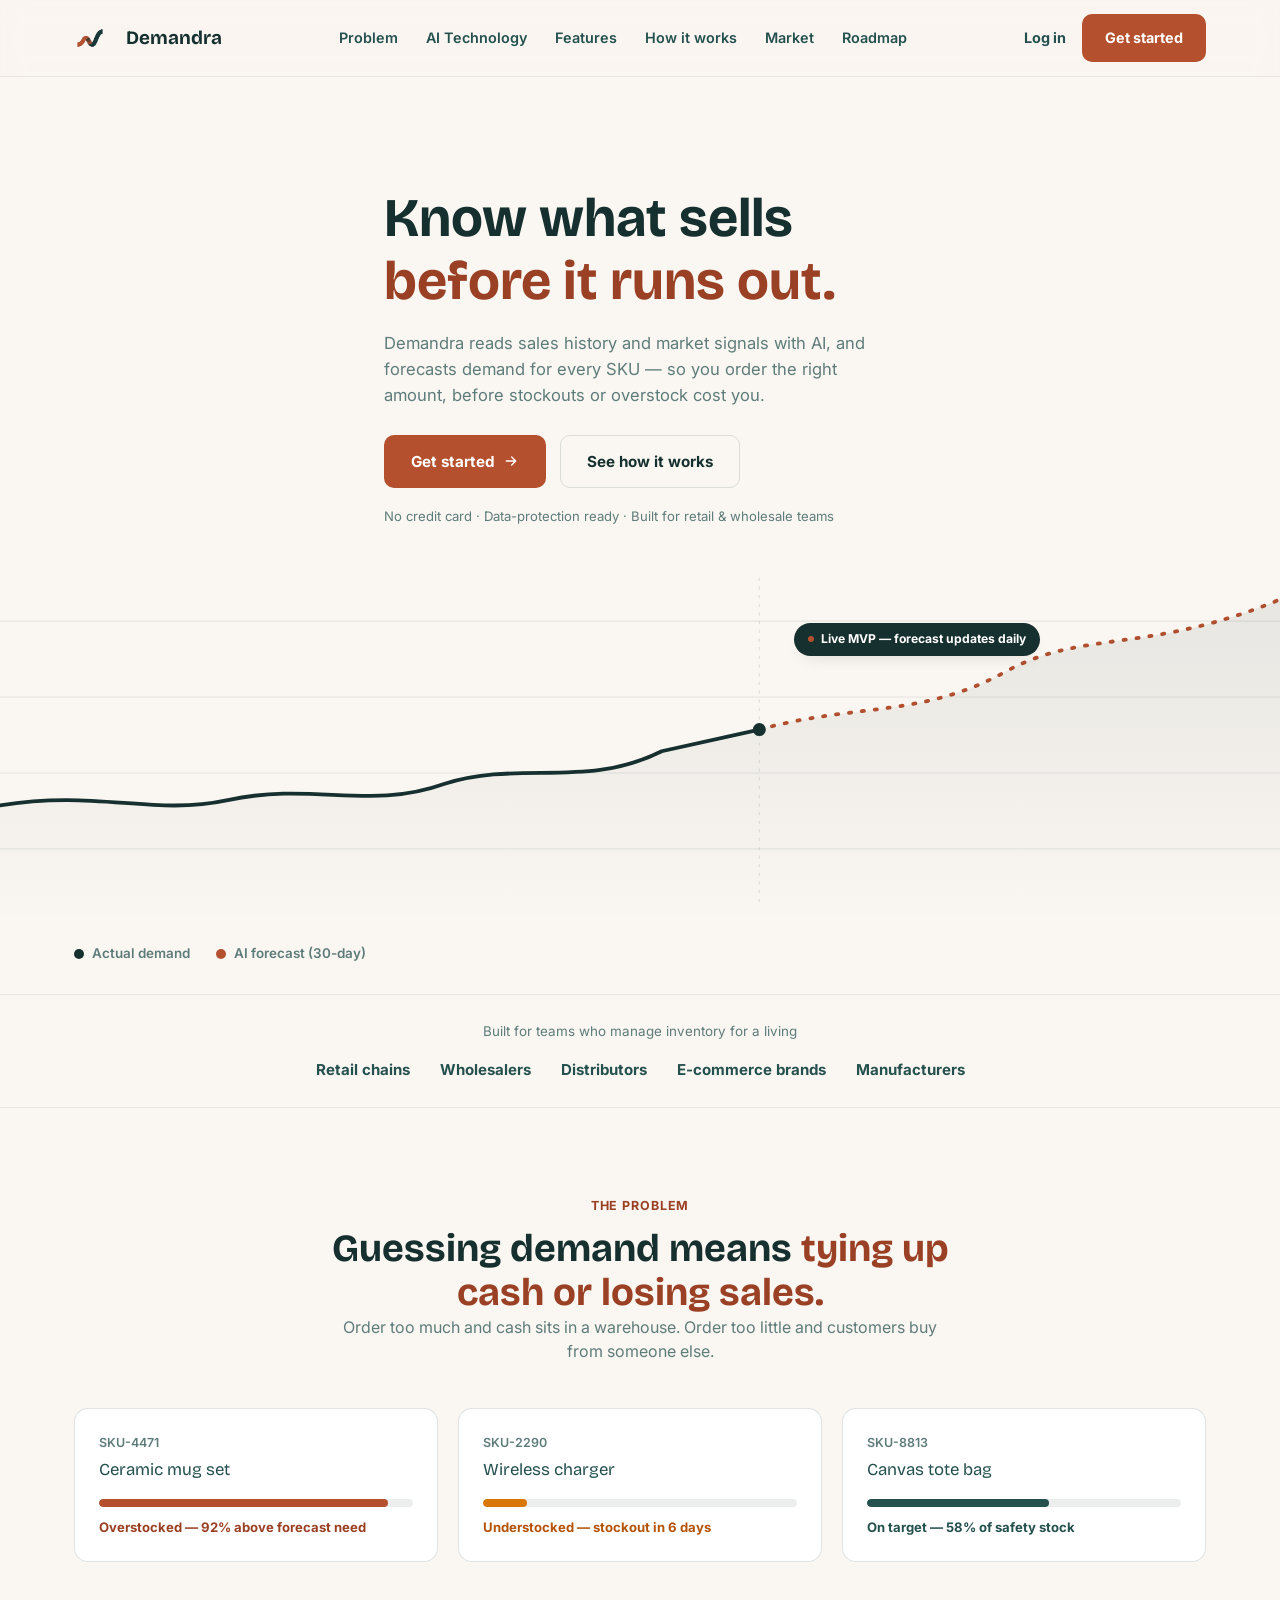
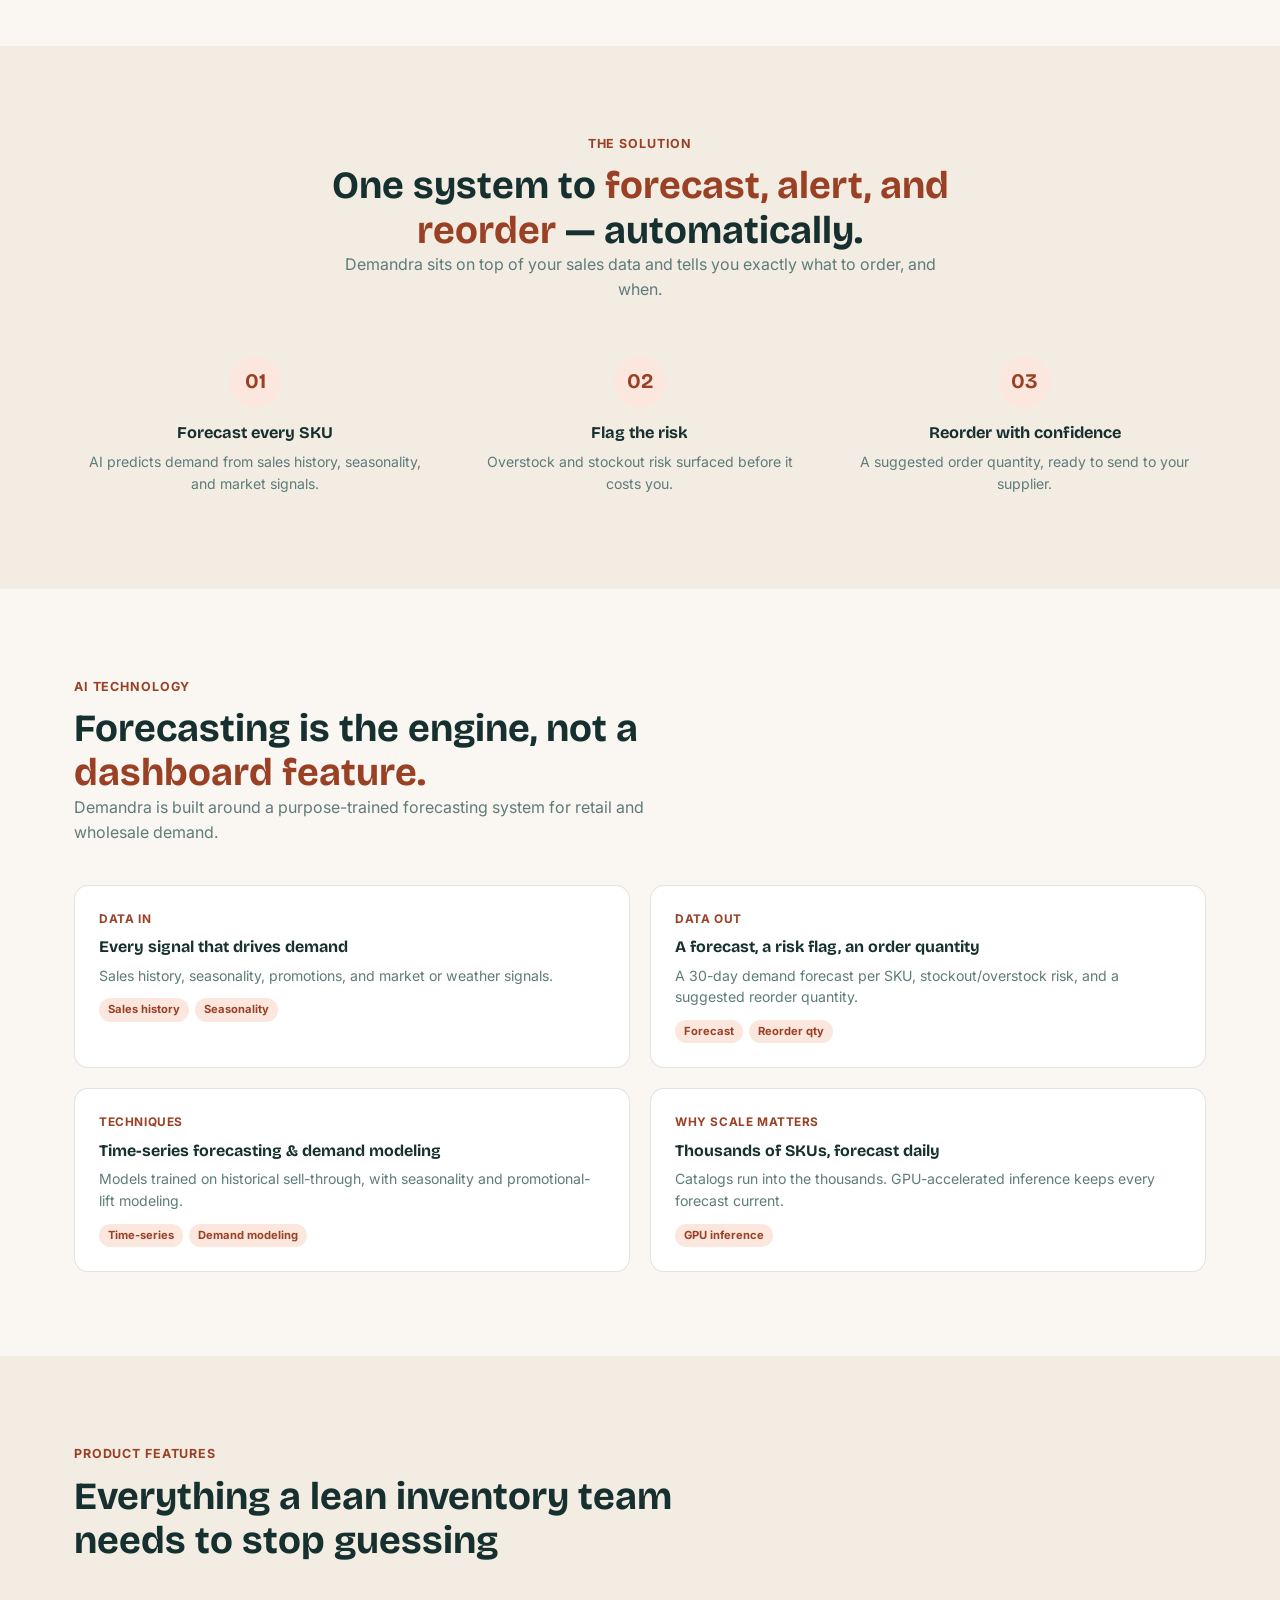
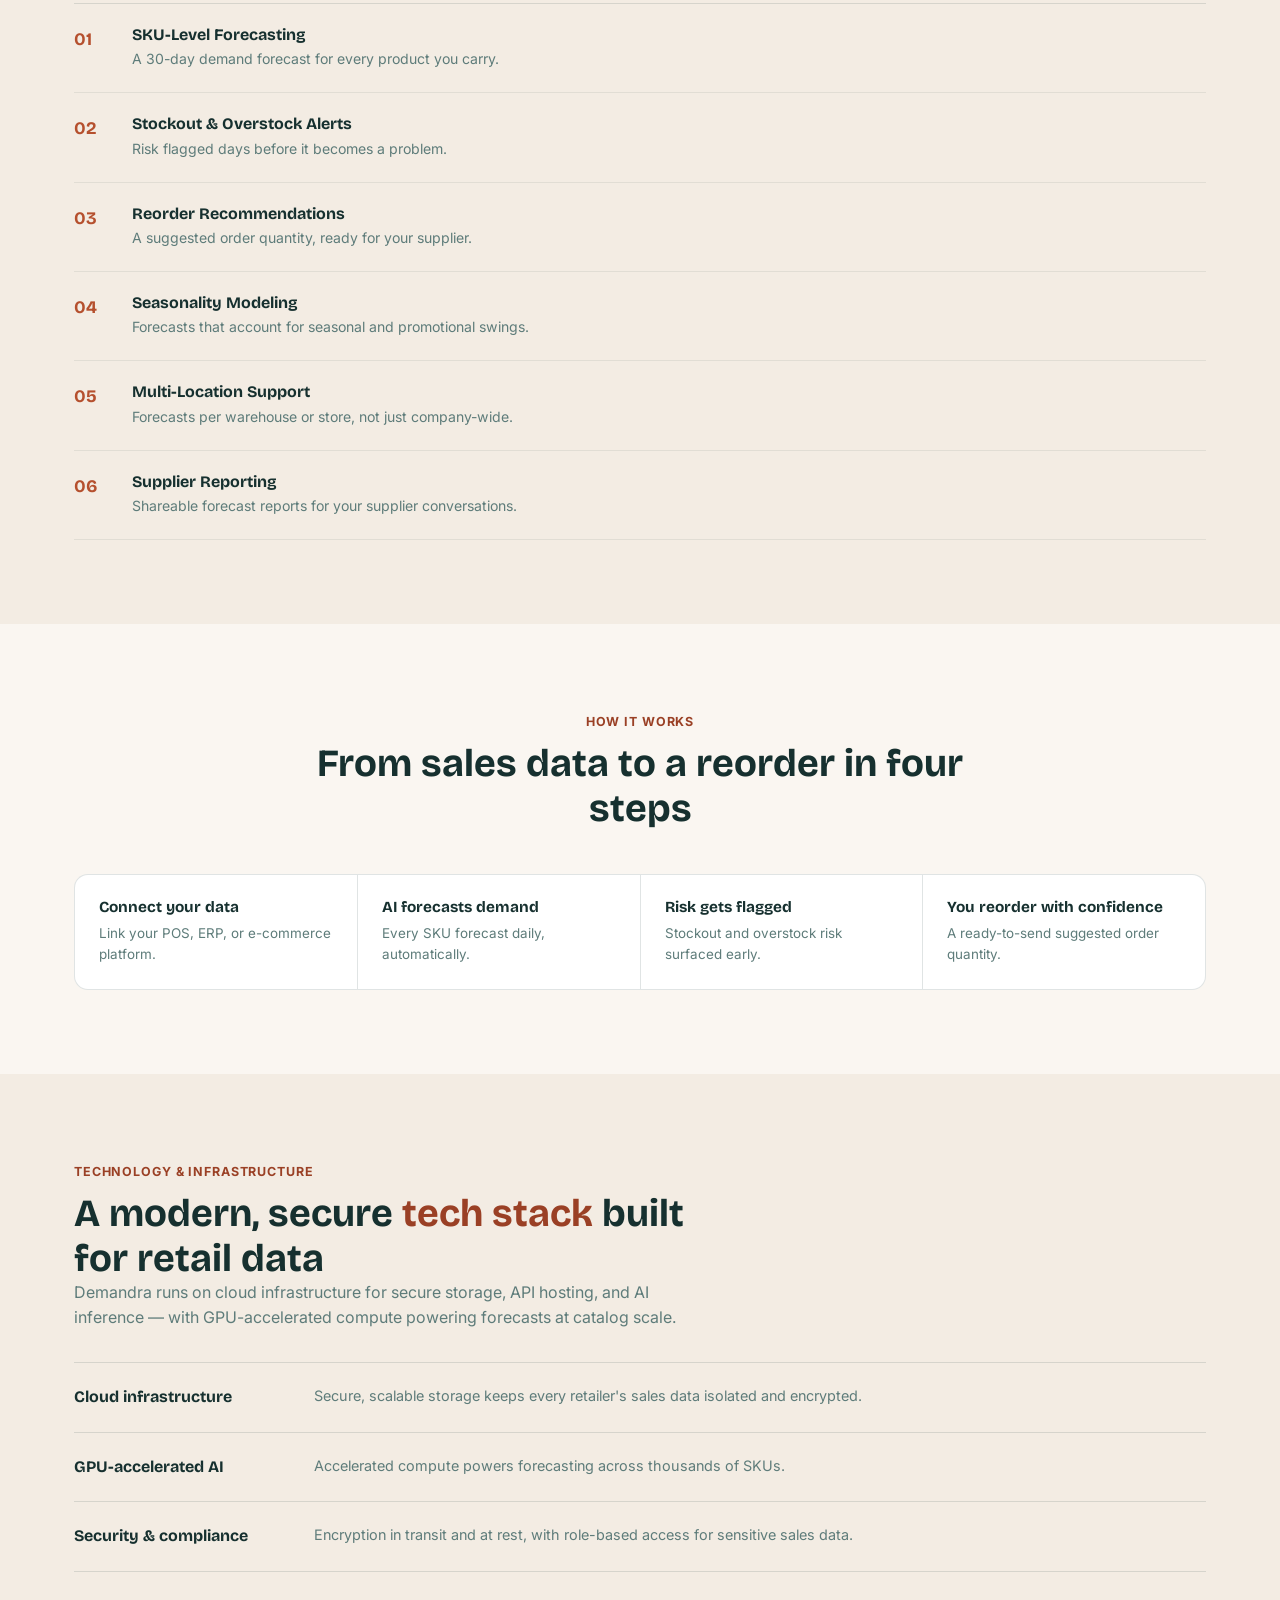
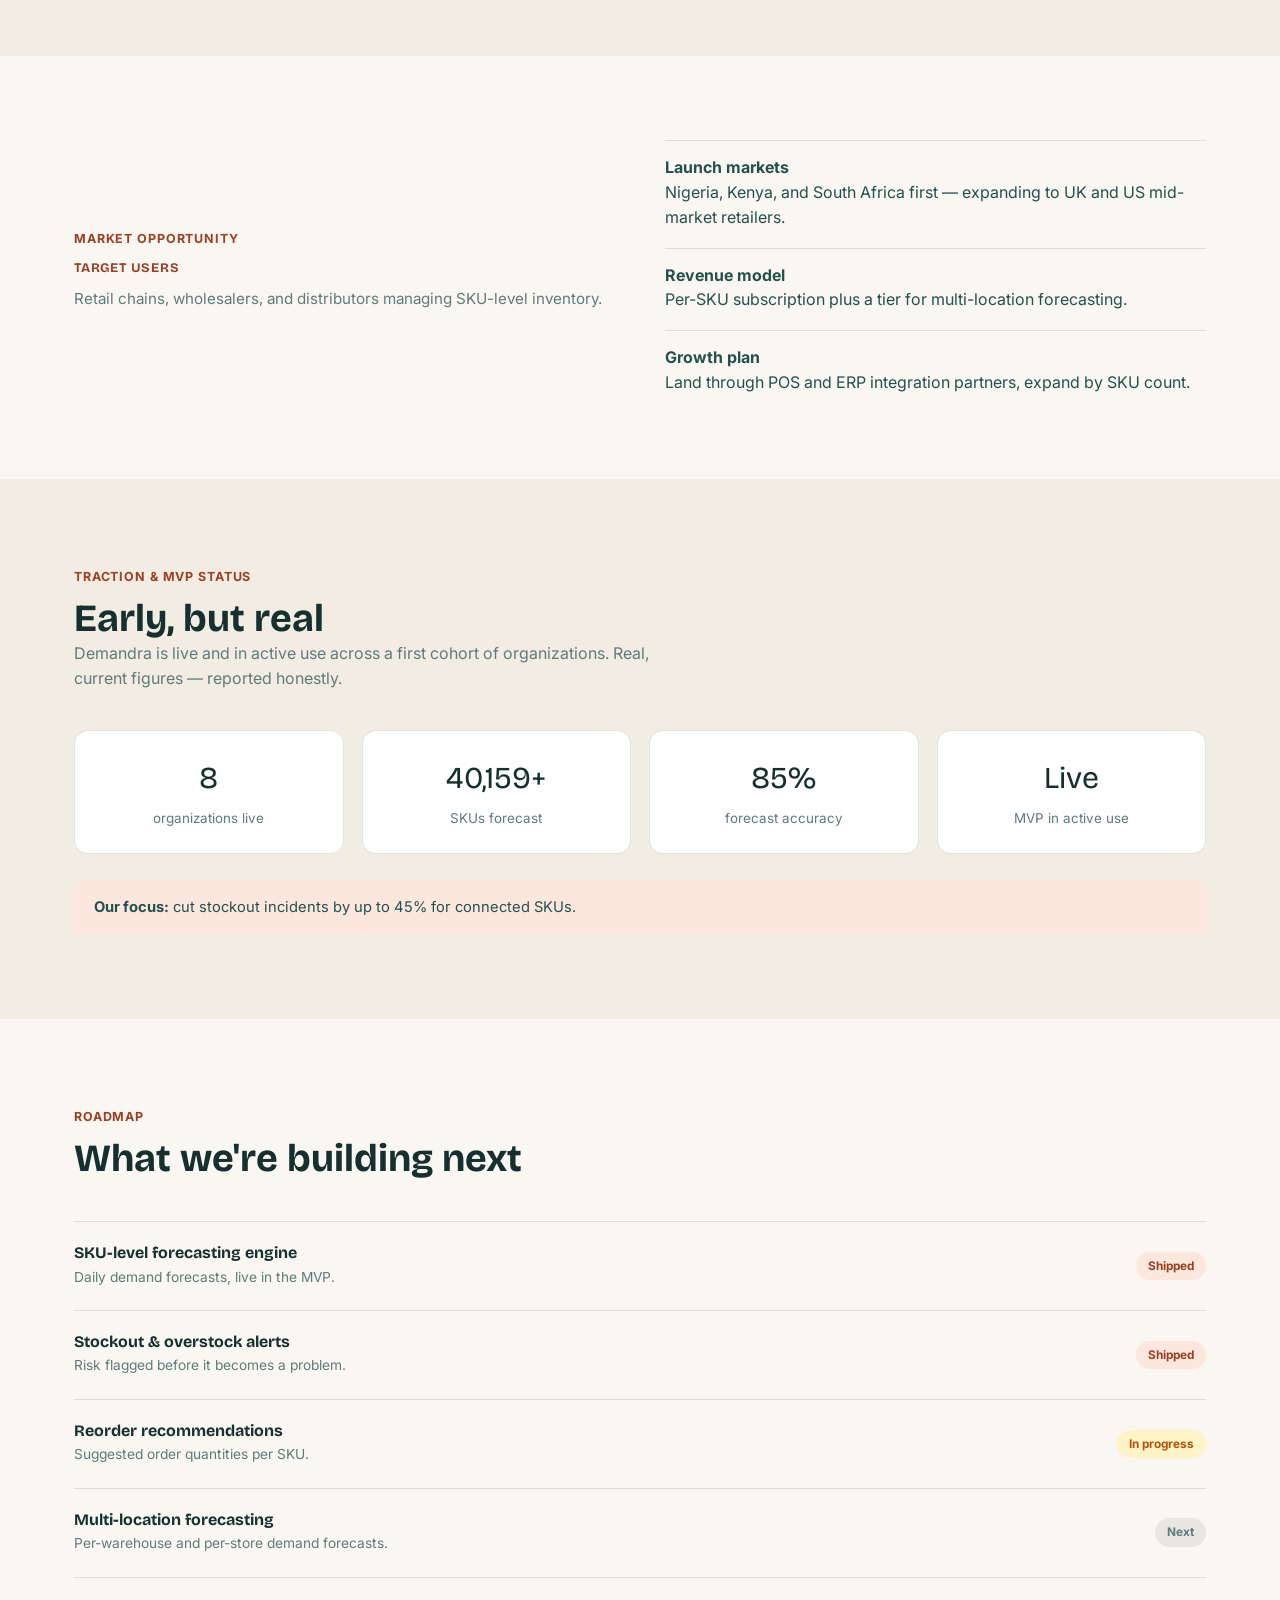
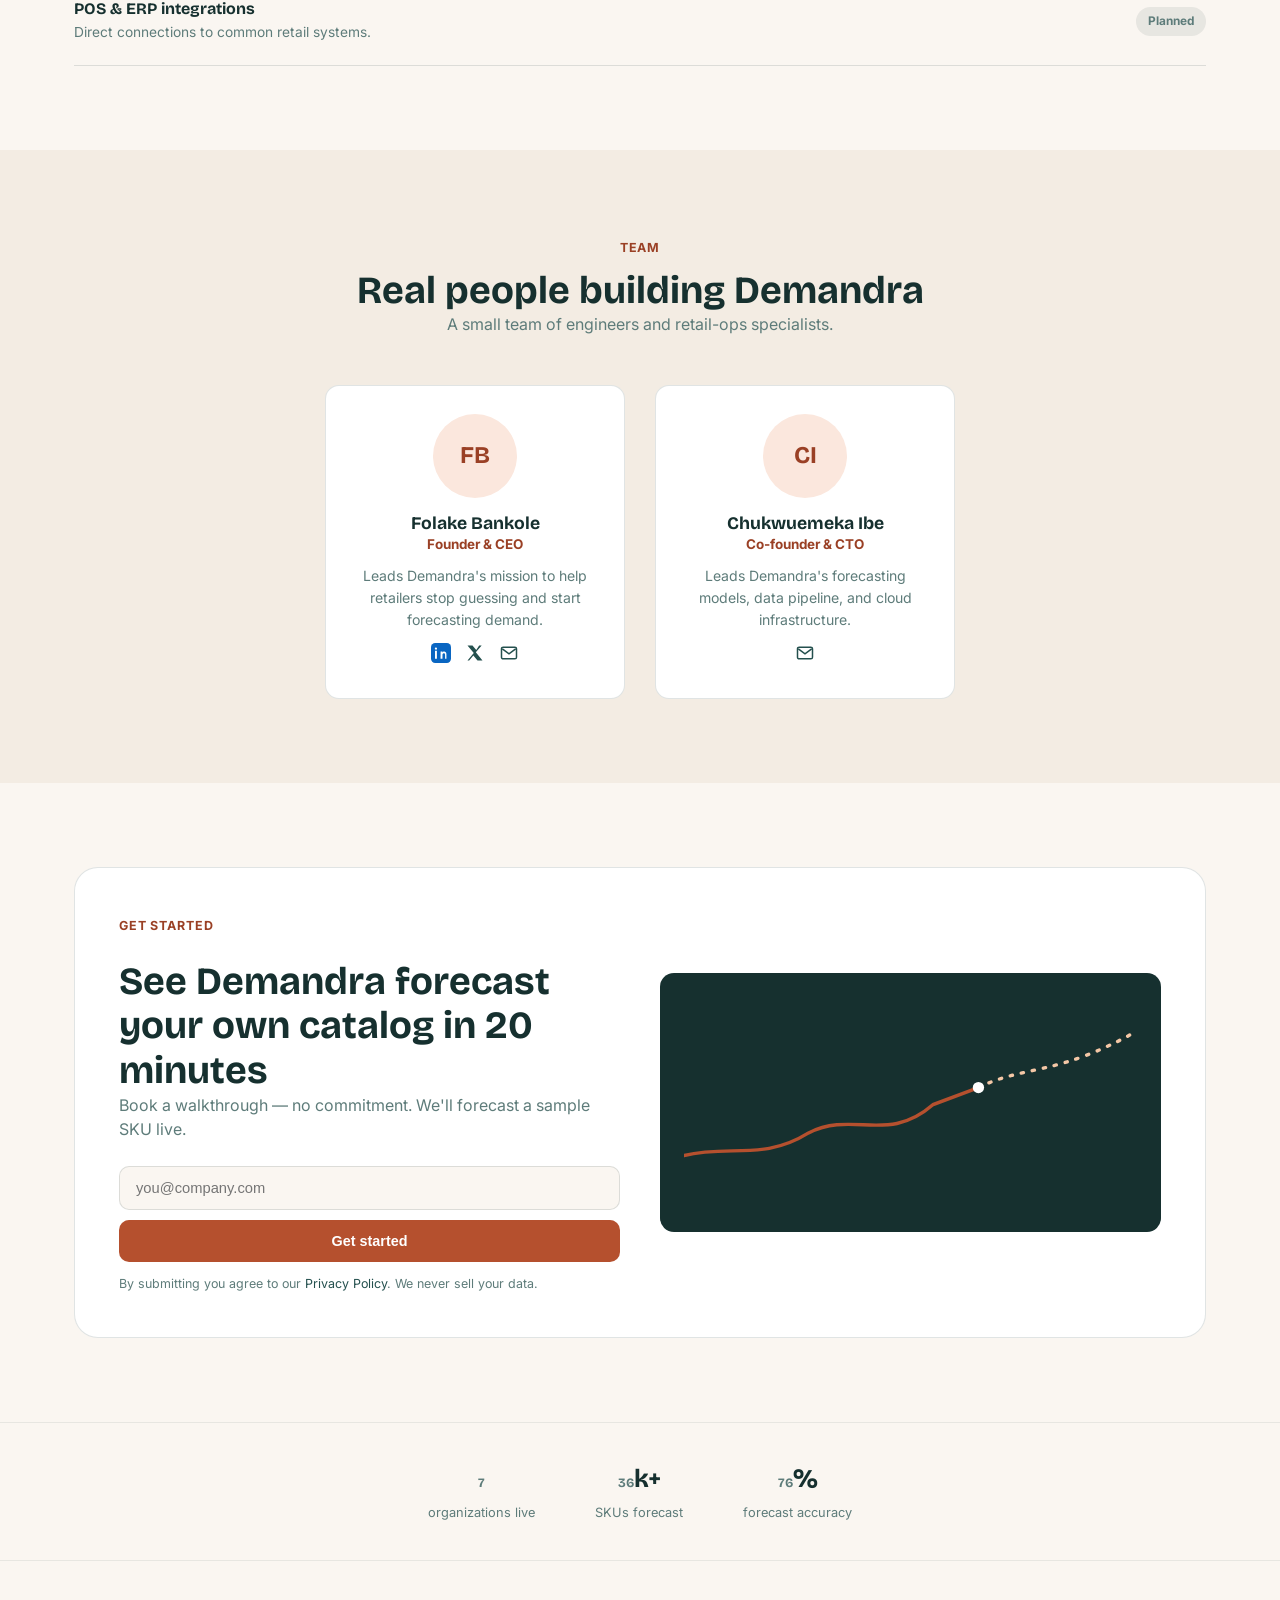
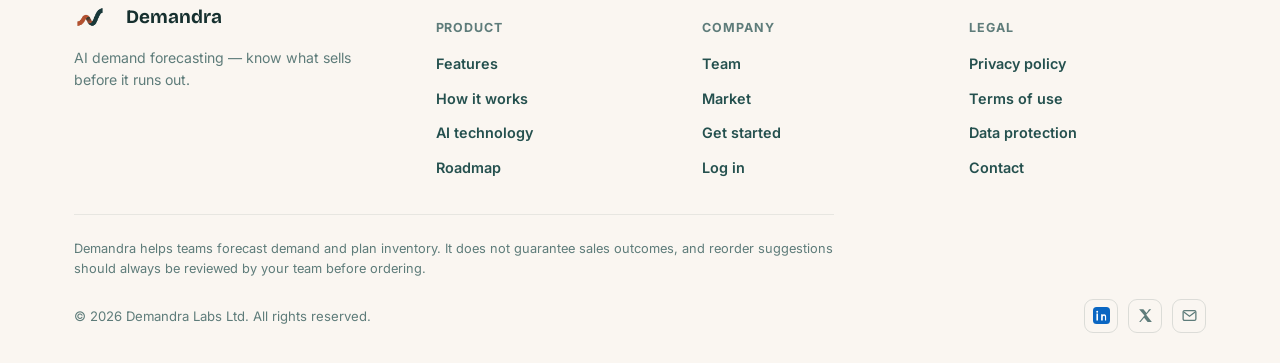
==== index.html @ 2a728b5b "Initial commit — demandra B2B SaaS marketing site" ====
<!doctype html>
<html lang="en">
<head>
<meta charset="utf-8" />
<meta name="viewport" content="width=device-width, initial-scale=1" />
<title>Demandra — AI Demand Forecasting</title>
<meta name="description" content="Demandra uses AI to forecast demand for retailers and wholesalers, cutting stockouts and overstock — so you order the right amount, before you need it." />
<link rel="preconnect" href="https://fonts.googleapis.com" />
<link rel="preconnect" href="https://fonts.gstatic.com" crossorigin />
<link href="https://fonts.googleapis.com/css2?family=Inter:wght@400;500;600;700&family=Bricolage+Grotesque:wght@500;600;700;800&display=swap" rel="stylesheet" />
<link rel="stylesheet" href="assets/styles.css?v=1" />
<link rel="icon" type="image/png" href="assets/logo-mark.png?v=1">
</head>
<body>

<header class="nav" id="nav">
  <div class="container nav__inner">
    <a href="index.html" class="brand">
      <span class="brand__mark"><img src="assets/logo-mark.png?v=1" alt="Demandra logo"></span><span style="background:#B5502E"></span></span>
      Demandra
    </a>
    <nav class="nav__links" id="navLinks">
      <a href="#problem">Problem</a>
      <a href="#ai">AI Technology</a>
      <a href="#features">Features</a>
      <a href="#how">How it works</a>
      <a href="#market">Market</a>
      <a href="#roadmap">Roadmap</a>
      <a href="login.html" class="btn btn--line nav__m-only nav__m-login">Log in</a>
      <a href="#demo" class="btn btn--rust nav__m-only nav__m-demo">Get started</a>
    </nav>
    <div class="nav__cta">
      <a href="login.html" class="nav__login">Log in</a>
      <a href="#demo" class="btn btn--rust">Get started</a>
      <button class="nav__toggle" id="navToggle" aria-label="Toggle menu">
        <svg viewBox="0 0 24 24" width="22" height="22" fill="none"><path d="M4 7h16M4 12h16M4 17h16" stroke="currentColor" stroke-width="2" stroke-linecap="round"/></svg>
      </button>
    </div>
  </div>
</header>
<div class="nav__scrim" id="navScrim"></div>

<section class="hero">
  <div class="container hero__copy reveal">
    <h1>Know what sells <span class="text-accent">before it runs out.</span></h1>
    <p class="hero__sub">Demandra reads sales history and market signals with AI, and forecasts demand for every SKU — so you order the right amount, before stockouts or overstock cost you.</p>
    <div class="hero__actions">
      <a href="#demo" class="btn btn--rust btn--lg">Get started
        <svg viewBox="0 0 24 24" fill="none"><path d="M5 12h14M13 6l6 6-6 6" stroke="currentColor" stroke-width="2" stroke-linecap="round" stroke-linejoin="round"/></svg>
      </a>
      <a href="#how" class="btn btn--line btn--lg">See how it works</a>
    </div>
    <p class="hero__note">No credit card · Data-protection ready · Built for retail &amp; wholesale teams</p>
  </div>
  <div class="chart-wrap reveal" data-d="2">
    <div class="chart-callout"><i></i> Live MVP — forecast updates daily</div>
    <svg viewBox="0 0 1180 340" preserveAspectRatio="none">
      <line x1="0" y1="60" x2="1180" y2="60" stroke="#16302F" stroke-opacity=".08"/>
      <line x1="0" y1="130" x2="1180" y2="130" stroke="#16302F" stroke-opacity=".08"/>
      <line x1="0" y1="200" x2="1180" y2="200" stroke="#16302F" stroke-opacity=".08"/>
      <line x1="0" y1="270" x2="1180" y2="270" stroke="#16302F" stroke-opacity=".08"/>
      <line x1="700" y1="20" x2="700" y2="320" stroke="#16302F" stroke-opacity=".12" stroke-dasharray="3 5"/>
      <path d="M0,230 C90,215 140,240 210,225 C290,208 340,235 410,210 C480,188 540,215 610,180 L700,160" fill="none" stroke="#16302F" stroke-width="3.5" stroke-linecap="round"/>
      <path d="M700,160 C790,135 850,150 930,105 C1000,68 1060,90 1180,40" fill="none" stroke="#B5502E" stroke-width="3.5" stroke-linecap="round" stroke-dasharray="2 10"/>
      <circle cx="700" cy="160" r="6" fill="#16302F"/>
      <path d="M0,230 C90,215 140,240 210,225 C290,208 340,235 410,210 C480,188 540,215 610,180 L700,160 C790,135 850,150 930,105 C1000,68 1060,90 1180,40 L1180,340 L0,340 Z" fill="url(#g)" opacity=".08"/>
      <defs><linearGradient id="g" x1="0" y1="0" x2="0" y2="1"><stop offset="0%" stop-color="#16302F"/><stop offset="100%" stop-color="#16302F" stop-opacity="0"/></linearGradient></defs>
    </svg>
  </div>
  <div class="chart-legend reveal" data-d="3">
    <span class="chart-legend__item"><span class="chart-legend__dot" style="background:#16302F"></span> Actual demand</span>
    <span class="chart-legend__item"><span class="chart-legend__dot" style="background:#B5502E"></span> AI forecast (30-day)</span>
  </div>
</section>

<div class="trust">
  <p class="trust__label">Built for teams who manage inventory for a living</p>
  <div class="container trust__row">
    <span class="trust__item">Retail chains</span>
    <span class="trust__item">Wholesalers</span>
    <span class="trust__item">Distributors</span>
    <span class="trust__item">E-commerce brands</span>
    <span class="trust__item">Manufacturers</span>
  </div>
</div>

<section class="section" id="problem">
  <div class="container">
    <div class="section-head section-head--center reveal">
      <span class="eyebrow">The problem</span>
      <h2 class="h2">Guessing demand means <span class="text-accent">tying up cash or losing sales.</span></h2>
      <p class="lead" style="margin-inline:auto">Order too much and cash sits in a warehouse. Order too little and customers buy from someone else.</p>
    </div>
    <div class="stock-grid">
      <div class="stock-card stock-card--over reveal" data-d="1">
        <div class="stock-card__sku">SKU-4471</div>
        <div class="stock-card__name">Ceramic mug set</div>
        <div class="stock-meter"><i></i></div>
        <div class="stock-card__status">Overstocked — 92% above forecast need</div>
      </div>
      <div class="stock-card stock-card--low reveal" data-d="2">
        <div class="stock-card__sku">SKU-2290</div>
        <div class="stock-card__name">Wireless charger</div>
        <div class="stock-meter"><i></i></div>
        <div class="stock-card__status">Understocked — stockout in 6 days</div>
      </div>
      <div class="stock-card stock-card--ok reveal" data-d="3">
        <div class="stock-card__sku">SKU-8813</div>
        <div class="stock-card__name">Canvas tote bag</div>
        <div class="stock-meter"><i></i></div>
        <div class="stock-card__status">On target — 58% of safety stock</div>
      </div>
    </div>
  </div>
</section>

<section class="section section--soft" id="solution">
  <div class="container">
    <div class="section-head section-head--center reveal">
      <span class="eyebrow">The solution</span>
      <h2 class="h2">One system to <span class="text-accent">forecast, alert, and reorder</span> — automatically.</h2>
      <p class="lead" style="margin-inline:auto">Demandra sits on top of your sales data and tells you exactly what to order, and when.</p>
    </div>
    <div class="step-trio">
      <div class="step-trio__item reveal" data-d="1"><div class="step-trio__n">01</div><h3>Forecast every SKU</h3><p>AI predicts demand from sales history, seasonality, and market signals.</p></div>
      <div class="step-trio__item reveal" data-d="2"><div class="step-trio__n">02</div><h3>Flag the risk</h3><p>Overstock and stockout risk surfaced before it costs you.</p></div>
      <div class="step-trio__item reveal" data-d="3"><div class="step-trio__n">03</div><h3>Reorder with confidence</h3><p>A suggested order quantity, ready to send to your supplier.</p></div>
    </div>
  </div>
</section>

<section class="section" id="ai">
  <div class="container">
    <div class="section-head reveal">
      <span class="eyebrow">AI Technology</span>
      <h2 class="h2">Forecasting is the engine, not a <span class="text-accent">dashboard feature.</span></h2>
      <p class="lead">Demandra is built around a purpose-trained forecasting system for retail and wholesale demand.</p>
    </div>
    <div class="spec-cards4">
      <div class="spec-card3 reveal" data-d="1">
        <div class="spec-card3__k">Data in</div>
        <h3>Every signal that drives demand</h3>
        <p>Sales history, seasonality, promotions, and market or weather signals.</p>
        <div class="tag-row"><span class="tag">Sales history</span><span class="tag">Seasonality</span></div>
      </div>
      <div class="spec-card3 reveal" data-d="2">
        <div class="spec-card3__k">Data out</div>
        <h3>A forecast, a risk flag, an order quantity</h3>
        <p>A 30-day demand forecast per SKU, stockout/overstock risk, and a suggested reorder quantity.</p>
        <div class="tag-row"><span class="tag">Forecast</span><span class="tag">Reorder qty</span></div>
      </div>
      <div class="spec-card3 reveal" data-d="3">
        <div class="spec-card3__k">Techniques</div>
        <h3>Time-series forecasting &amp; demand modeling</h3>
        <p>Models trained on historical sell-through, with seasonality and promotional-lift modeling.</p>
        <div class="tag-row"><span class="tag">Time-series</span><span class="tag">Demand modeling</span></div>
      </div>
      <div class="spec-card3 reveal" data-d="4">
        <div class="spec-card3__k">Why scale matters</div>
        <h3>Thousands of SKUs, forecast daily</h3>
        <p>Catalogs run into the thousands. GPU-accelerated inference keeps every forecast current.</p>
        <div class="tag-row"><span class="tag">GPU inference</span></div>
      </div>
    </div>
  </div>
</section>

<section class="section section--soft" id="features">
  <div class="container">
    <div class="section-head reveal">
      <span class="eyebrow">Product features</span>
      <h2 class="h2">Everything a lean inventory team needs to stop guessing</h2>
    </div>
    <div class="feat-alt">
      <div class="feat-alt__row reveal" data-d="1"><span>01</span><div><h3>SKU-Level Forecasting</h3><p>A 30-day demand forecast for every product you carry.</p></div></div>
      <div class="feat-alt__row reveal" data-d="2"><span>02</span><div><h3>Stockout &amp; Overstock Alerts</h3><p>Risk flagged days before it becomes a problem.</p></div></div>
      <div class="feat-alt__row reveal" data-d="3"><span>03</span><div><h3>Reorder Recommendations</h3><p>A suggested order quantity, ready for your supplier.</p></div></div>
      <div class="feat-alt__row reveal" data-d="1"><span>04</span><div><h3>Seasonality Modeling</h3><p>Forecasts that account for seasonal and promotional swings.</p></div></div>
      <div class="feat-alt__row reveal" data-d="2"><span>05</span><div><h3>Multi-Location Support</h3><p>Forecasts per warehouse or store, not just company-wide.</p></div></div>
      <div class="feat-alt__row reveal" data-d="3"><span>06</span><div><h3>Supplier Reporting</h3><p>Shareable forecast reports for your supplier conversations.</p></div></div>
    </div>
  </div>
</section>

<section class="section" id="how">
  <div class="container">
    <div class="section-head section-head--center reveal">
      <span class="eyebrow">How it works</span>
      <h2 class="h2">From sales data to a reorder in four steps</h2>
    </div>
    <div class="flow-simple">
      <div class="flow-simple__step reveal" data-d="1"><h3>Connect your data</h3><p>Link your POS, ERP, or e-commerce platform.</p></div>
      <div class="flow-simple__step reveal" data-d="2"><h3>AI forecasts demand</h3><p>Every SKU forecast daily, automatically.</p></div>
      <div class="flow-simple__step reveal" data-d="3"><h3>Risk gets flagged</h3><p>Stockout and overstock risk surfaced early.</p></div>
      <div class="flow-simple__step reveal" data-d="4"><h3>You reorder with confidence</h3><p>A ready-to-send suggested order quantity.</p></div>
    </div>
  </div>
</section>

<section class="section section--soft" id="tech">
  <div class="container">
    <div class="section-head reveal">
      <span class="eyebrow">Technology &amp; Infrastructure</span>
      <h2 class="h2">A modern, secure <span class="text-accent">tech stack</span> built for retail data</h2>
      <p class="lead">Demandra runs on cloud infrastructure for secure storage, API hosting, and AI inference — with GPU-accelerated compute powering forecasts at catalog scale.</p>
    </div>
    <div class="infra-rows3">
      <div class="infra-row4 reveal" data-d="1"><b>Cloud infrastructure</b><p>Secure, scalable storage keeps every retailer's sales data isolated and encrypted.</p></div>
      <div class="infra-row4 reveal" data-d="2"><b>GPU-accelerated AI</b><p>Accelerated compute powers forecasting across thousands of SKUs.</p></div>
      <div class="infra-row4 reveal" data-d="3"><b>Security &amp; compliance</b><p>Encryption in transit and at rest, with role-based access for sensitive sales data.</p></div>
    </div>
  </div>
</section>

<section class="section" id="market">
  <div class="container market-cols2">
    <div class="reveal">
      <span class="eyebrow">Market opportunity</span>
      <div class="market-block2"><b>Target users</b><p>Retail chains, wholesalers, and distributors managing SKU-level inventory.</p></div>
    </div>
    <div class="market-mini-rows2 reveal" data-d="2">
      <div class="market-mini2"><b>Launch markets</b><p>Nigeria, Kenya, and South Africa first — expanding to UK and US mid-market retailers.</p></div>
      <div class="market-mini2"><b>Revenue model</b><p>Per-SKU subscription plus a tier for multi-location forecasting.</p></div>
      <div class="market-mini2"><b>Growth plan</b><p>Land through POS and ERP integration partners, expand by SKU count.</p></div>
    </div>
  </div>
</section>

<section class="section section--soft" id="traction">
  <div class="container">
    <div class="section-head reveal">
      <span class="eyebrow">Traction &amp; MVP status</span>
      <h2 class="h2">Early, but real</h2>
      <p class="lead">Demandra is live and in active use across a first cohort of organizations. Real, current figures — reported honestly.</p>
    </div>
    <div class="stat-row4">
      <div class="stat-cell3 reveal" data-d="1"><div class="stat-cell3__num"><span class="count" data-to="8">0</span></div><div class="stat-cell3__label">organizations live</div></div>
      <div class="stat-cell3 reveal" data-d="2"><div class="stat-cell3__num"><span class="count" data-to="41000">0</span>+</div><div class="stat-cell3__label">SKUs forecast</div></div>
      <div class="stat-cell3 reveal" data-d="3"><div class="stat-cell3__num"><span class="count" data-to="87">0</span>%</div><div class="stat-cell3__label">forecast accuracy</div></div>
      <div class="stat-cell3 reveal" data-d="4"><div class="stat-cell3__num">Live</div><div class="stat-cell3__label">MVP in active use</div></div>
    </div>
    <p class="banner reveal"><b>Our focus:</b> cut stockout incidents by up to 45% for connected SKUs.</p>
  </div>
</section>

<section class="section" id="roadmap">
  <div class="container">
    <div class="section-head reveal">
      <span class="eyebrow">Roadmap</span>
      <h2 class="h2">What we're building next</h2>
    </div>
    <div class="road-list2">
      <div class="road-item2 reveal" data-d="1"><div><h3>SKU-level forecasting engine</h3><p>Daily demand forecasts, live in the MVP.</p></div><span class="road-item2__state road-item2__state--done">Shipped</span></div>
      <div class="road-item2 reveal" data-d="2"><div><h3>Stockout &amp; overstock alerts</h3><p>Risk flagged before it becomes a problem.</p></div><span class="road-item2__state road-item2__state--done">Shipped</span></div>
      <div class="road-item2 reveal" data-d="3"><div><h3>Reorder recommendations</h3><p>Suggested order quantities per SKU.</p></div><span class="road-item2__state road-item2__state--now">In progress</span></div>
      <div class="road-item2 reveal" data-d="4"><div><h3>Multi-location forecasting</h3><p>Per-warehouse and per-store demand forecasts.</p></div><span class="road-item2__state road-item2__state--next">Next</span></div>
      <div class="road-item2 reveal" data-d="1"><div><h3>POS &amp; ERP integrations</h3><p>Direct connections to common retail systems.</p></div><span class="road-item2__state road-item2__state--next">Planned</span></div>
    </div>
  </div>
</section>

<section class="section section--soft" id="team">
  <div class="container">
    <div class="section-head section-head--center reveal">
      <span class="eyebrow">Team</span>
      <h2 class="h2">Real people building Demandra</h2>
      <p class="lead" style="margin-inline:auto">A small team of engineers and retail-ops specialists.</p>
    </div>
    <div class="team-row8">
      <div class="member-card3 reveal" data-d="1">
        <div class="member-card3__ph">FB</div>
        <h3>Folake Bankole</h3>
        <div class="role">Founder &amp; CEO</div>
        <p>Leads Demandra's mission to help retailers stop guessing and start forecasting demand.</p>
        <div class="member-card3__socials">
          <a href="#" class="li" aria-label="LinkedIn"><svg viewBox="0 0 24 24" aria-hidden="true"><rect width="24" height="24" rx="5" fill="#0A66C2"/><path fill="#fff" d="M7.1 9.3H4.8V19h2.3V9.3zM5.95 5.4a1.35 1.35 0 10-.05 2.7 1.35 1.35 0 00.05-2.7zM19.2 19h-2.3v-4.7c0-1.2-.43-1.98-1.5-1.98-.82 0-1.3.55-1.52 1.08-.08.19-.1.45-.1.72V19h-2.3s.03-8.02 0-8.85h2.3v1.25c.3-.47.85-1.14 2.08-1.14 1.52 0 2.66.99 2.66 3.13V19z"/></svg></a>
          <a href="#" class="li" aria-label="X"><svg viewBox="0 0 24 24" fill="currentColor"><path d="M17 3h3l-7 8 8 10h-6l-5-6-5 6H3l7.5-9L3 3h6l4.5 5.5z"/></svg></a>
          <a href="mailto:folake@demandra.io" class="li" aria-label="Email"><svg viewBox="0 0 24 24" fill="none"><rect x="3" y="5" width="18" height="14" rx="2" stroke="currentColor" stroke-width="1.8"/><path d="M4 7l8 6 8-6" stroke="currentColor" stroke-width="1.8"/></svg></a>
        </div>
      </div>
      <div class="member-card3 reveal" data-d="2">
        <div class="member-card3__ph">CI</div>
        <h3>Chukwuemeka Ibe</h3>
        <div class="role">Co-founder &amp; CTO</div>
        <p>Leads Demandra's forecasting models, data pipeline, and cloud infrastructure.</p>
        <div class="member-card3__socials">
          <a href="mailto:chukwuemeka@demandra.io" class="li" aria-label="Email"><svg viewBox="0 0 24 24" fill="none"><rect x="3" y="5" width="18" height="14" rx="2" stroke="currentColor" stroke-width="1.8"/><path d="M4 7l8 6 8-6" stroke="currentColor" stroke-width="1.8"/></svg></a>
        </div>
      </div>
    </div>
  </div>
</section>

<section class="section" id="demo">
  <div class="container">
    <div class="cta-chart reveal">
      <div>
        <span class="eyebrow">Get started</span>
        <h2 class="h2" style="margin-top:14px">See Demandra forecast your own catalog in 20 minutes</h2>
        <p class="lead">Book a walkthrough — no commitment. We'll forecast a sample SKU live.</p>
        <form class="cta-chart__form" id="demoForm" novalidate>
          <input id="email" type="email" placeholder="you@company.com" required />
          <button type="submit" class="btn btn--rust btn--block">Get started</button>
        </form>
        <p class="cta-chart__note">By submitting you agree to our <a href="privacy.html" style="color:var(--teal-700)">Privacy Policy</a>. We never sell your data.</p>
      </div>
      <div class="cta-chart__preview">
        <svg viewBox="0 0 400 180" preserveAspectRatio="none">
          <path d="M0,140 C40,130 70,145 110,120 C150,100 180,130 220,95 L260,80" fill="none" stroke="#B5502E" stroke-width="3" stroke-linecap="round"/>
          <path d="M260,80 C300,60 330,70 400,30" fill="none" stroke="#F4C7A6" stroke-width="3" stroke-linecap="round" stroke-dasharray="2 8"/>
          <circle cx="260" cy="80" r="5" fill="#fff"/>
        </svg>
      </div>
    </div>
  </div>
</section>

<footer class="footer">
  <div class="footer__stats">
    <div><b><span class="count" data-to="8">0</span></b><span>organizations live</span></div>
    <div><b><span class="count" data-to="41">0</span>k+</b><span>SKUs forecast</span></div>
    <div><b><span class="count" data-to="87">0</span>%</b><span>forecast accuracy</span></div>
  </div>
  <div class="container">
    <div class="footer__top">
      <div>
        <a href="index.html" class="brand">
          <span class="brand__mark"><img src="assets/logo-mark.png?v=1" alt="Demandra logo"></span><span style="background:#B5502E"></span></span>
          Demandra
        </a>
        <p class="footer__about">AI demand forecasting — know what sells before it runs out.</p>
      </div>
      <div><h4>Product</h4><ul><li><a href="#features">Features</a></li><li><a href="#how">How it works</a></li><li><a href="#ai">AI technology</a></li><li><a href="#roadmap">Roadmap</a></li></ul></div>
      <div><h4>Company</h4><ul><li><a href="#team">Team</a></li><li><a href="#market">Market</a></li><li><a href="#demo">Get started</a></li><li><a href="login.html">Log in</a></li></ul></div>
      <div><h4>Legal</h4><ul><li><a href="privacy.html">Privacy policy</a></li><li><a href="terms.html">Terms of use</a></li><li><a href="privacy.html#data">Data protection</a></li><li><a href="#demo">Contact</a></li></ul></div>
    </div>
    <p class="footer__disclaimer">Demandra helps teams forecast demand and plan inventory. It does not guarantee sales outcomes, and reorder suggestions should always be reviewed by your team before ordering.</p>
    <div class="footer__bottom">
      <span>© 2026 Demandra Labs Ltd. All rights reserved.</span>
      <div class="footer__socials">
        <a href="#" aria-label="LinkedIn"><svg viewBox="0 0 24 24" aria-hidden="true"><rect width="24" height="24" rx="5" fill="#0A66C2"/><path fill="#fff" d="M7.1 9.3H4.8V19h2.3V9.3zM5.95 5.4a1.35 1.35 0 10-.05 2.7 1.35 1.35 0 00.05-2.7zM19.2 19h-2.3v-4.7c0-1.2-.43-1.98-1.5-1.98-.82 0-1.3.55-1.52 1.08-.08.19-.1.45-.1.72V19h-2.3s.03-8.02 0-8.85h2.3v1.25c.3-.47.85-1.14 2.08-1.14 1.52 0 2.66.99 2.66 3.13V19z"/></svg></a>
        <a href="#" aria-label="X"><svg viewBox="0 0 24 24" fill="currentColor"><path d="M17 3h3l-7 8 8 10h-6l-5-6-5 6H3l7.5-9L3 3h6l4.5 5.5z"/></svg></a>
        <a href="#" aria-label="Email"><svg viewBox="0 0 24 24" fill="none"><rect x="3" y="5" width="18" height="14" rx="2" stroke="currentColor" stroke-width="1.8"/><path d="M4 7l8 6 8-6" stroke="currentColor" stroke-width="1.8"/></svg></a>
      </div>
    </div>
  </div>
</footer>

<script src="assets/app.js?v=1"></script>
</body>
</html>
---- assets/styles.css ----
/* Demandra — AI demand forecasting, terracotta + deep teal, chart-forward */
:root {
  --teal-900: #16302F;
  --teal-700: #24504E;
  --teal-soft: #5E7C7A;
  --rust-500: #B5502E;
  --rust-600: #9A4025;
  --rust-100: #FBE7DD;
  --bg: #FAF6F1;
  --paper: #FFFFFF;
  --line: rgba(22,48,47,.13);
  --line-soft: rgba(22,48,47,.08);
  --radius: 14px;
  --radius-sm: 10px;
  --shadow: 0 20px 44px -20px rgba(22,48,47,.24);
  --shadow-sm: 0 8px 18px -10px rgba(22,48,47,.18);
  --font-head: "Bricolage Grotesque", sans-serif;
  --font-body: "Inter", sans-serif;
  --maxw: 1180px;
  --gutter: 24px;
}
* { box-sizing: border-box; }
body { margin: 0; background: var(--bg); color: var(--teal-700); font-family: var(--font-body); line-height: 1.55; -webkit-font-smoothing: antialiased; }
img { max-width: 100%; display: block; }
a { text-decoration: none; color: inherit; }
h1, h2, h3 { font-family: var(--font-head); color: var(--teal-900); font-weight: 700; line-height: 1.16; margin: 0; }
p { margin: 0; }
.container { max-width: var(--maxw); margin-inline: auto; padding-inline: var(--gutter); }
.h2 { font-size: clamp(1.7rem, 3.2vw, 2.4rem); }
.eyebrow { display: inline-block; font-size: .78rem; letter-spacing: .07em; text-transform: uppercase; color: var(--rust-600); font-weight: 700; margin-bottom: 10px; }
.lead { color: var(--teal-soft); font-size: 1rem; max-width: 620px; }
.text-accent { color: var(--rust-600); }
.section { padding-block: 84px; }
.section--soft { background: #F3ECE3; }
.section-head { max-width: 660px; }
.section-head--center { max-width: 660px; margin-inline: auto; text-align: center; }

.btn { display: inline-flex; align-items: center; gap: 8px; padding: 12px 22px; border-radius: var(--radius-sm); font-weight: 700; font-size: .9rem; border: 1px solid transparent; cursor: pointer; transition: transform .15s; }
.btn svg { width: 16px; height: 16px; }
.btn--rust { background: var(--rust-500); color: #fff; }
.btn--rust:hover { transform: translateY(-1px); box-shadow: var(--shadow-sm); }
.btn--teal { background: var(--teal-900); color: #fff; }
.btn--line { border-color: var(--line); color: var(--teal-900); }
.btn--line:hover { border-color: var(--teal-soft); }
.btn--lg { padding: 14px 26px; font-size: .95rem; }
.btn--block { width: 100%; justify-content: center; }

.nav { position: sticky; top: 0; z-index: 70; background: rgba(250,246,241,.9); backdrop-filter: blur(12px); border-bottom: 1px solid var(--line-soft); }
.nav__inner { display: flex; align-items: center; justify-content: space-between; height: 76px; }
.brand { display: flex; align-items: center; gap: 10px; font-family: var(--font-head); font-weight: 700; font-size: 1.18rem; color: var(--teal-900); }
.brand__mark { width: 32px; height: 32px; display: grid; place-items: center; flex: none; }
.brand__mark img { width: 100%; height: 100%; object-fit: contain; display: block; }
.brand__mark span { flex: 1; }
.nav__links { display: flex; align-items: center; gap: 28px; }
.nav__links a:not(.btn) { font-size: .9rem; color: var(--teal-700); font-weight: 600; }
.nav__links a:not(.btn):hover { color: var(--teal-900); }
.nav__cta { display: flex; align-items: center; gap: 16px; }
.nav__login { font-size: .9rem; font-weight: 700; color: var(--teal-700); }
.nav__toggle { display: none; background: none; border: none; cursor: pointer; padding: 8px; color: var(--teal-900); }
.nav__m-only { display: none; }

/* Hero — full-width chart as the visual foundation, text overlaid top-left */
.hero { padding-top: 70px; position: relative; }
.hero__copy { max-width: 560px; padding-block: 40px 20px; position: relative; z-index: 2; }
.hero__copy h1 { font-size: clamp(2.2rem, 4.4vw, 3.4rem); }
.hero__sub { margin-top: 18px; color: var(--teal-soft); font-size: 1.04rem; }
.hero__actions { display: flex; gap: 14px; margin-top: 26px; flex-wrap: wrap; }
.hero__note { margin-top: 18px; font-size: .82rem; color: var(--teal-soft); }

.chart-wrap { position: relative; margin-top: 10px; }
.chart-wrap svg { width: 100%; height: auto; display: block; }
.chart-callout { position: absolute; top: 18%; left: 62%; background: var(--teal-900); color: #fff; font-size: .76rem; font-weight: 700; padding: 7px 14px; border-radius: 999px; display: inline-flex; align-items: center; gap: 7px; white-space: nowrap; box-shadow: var(--shadow-sm); }
.chart-callout i { width: 6px; height: 6px; border-radius: 50%; background: var(--rust-500); display: inline-block; }
.chart-legend { display: flex; gap: 26px; padding: 18px var(--gutter) 30px; max-width: var(--maxw); margin-inline: auto; }
.chart-legend__item { display: flex; align-items: center; gap: 8px; font-size: .84rem; color: var(--teal-soft); font-weight: 600; }
.chart-legend__dot { width: 10px; height: 10px; border-radius: 50%; }

.trust { padding-block: 26px; border-top: 1px solid var(--line-soft); border-bottom: 1px solid var(--line-soft); }
.trust__label { text-align: center; font-size: .84rem; color: var(--teal-soft); margin-bottom: 16px; }
.trust__row { display: flex; justify-content: center; flex-wrap: wrap; gap: 14px 30px; }
.trust__item { font-weight: 700; color: var(--teal-700); font-size: .94rem; }

/* Problem: stock-level cards */
.stock-grid { display: grid; grid-template-columns: repeat(3, 1fr); gap: 20px; margin-top: 44px; }
.stock-card { background: var(--paper); border: 1px solid var(--line); border-radius: var(--radius); padding: 24px; }
.stock-card__sku { font-size: .78rem; color: var(--teal-soft); font-weight: 600; }
.stock-card__name { font-family: var(--font-head); font-size: 1.05rem; margin-top: 4px; }
.stock-meter { height: 8px; border-radius: 4px; background: var(--line-soft); margin-top: 16px; position: relative; overflow: hidden; }
.stock-meter i { position: absolute; inset: 0; border-radius: 4px; }
.stock-card__status { margin-top: 10px; font-size: .82rem; font-weight: 700; }
.stock-card--over .stock-meter i { background: var(--rust-500); width: 92%; }
.stock-card--over .stock-card__status { color: var(--rust-600); }
.stock-card--low .stock-meter i { background: #D97706; width: 14%; }
.stock-card--low .stock-card__status { color: #B45309; }
.stock-card--ok .stock-meter i { background: var(--teal-700); width: 58%; }
.stock-card--ok .stock-card__status { color: var(--teal-700); }

/* Solution 3-step */
.step-trio { display: grid; grid-template-columns: repeat(3, 1fr); gap: 22px; margin-top: 44px; }
.step-trio__item { text-align: center; padding: 10px; }
.step-trio__n { width: 52px; height: 52px; border-radius: 50%; background: var(--rust-100); color: var(--rust-600); font-family: var(--font-head); font-weight: 700; font-size: 1.3rem; display: grid; place-items: center; margin: 0 auto 16px; }
.step-trio__item h3 { font-size: 1.02rem; }
.step-trio__item p { margin-top: 8px; color: var(--teal-soft); font-size: .88rem; }

/* AI tech grid */
.spec-cards4 { display: grid; grid-template-columns: repeat(2, 1fr); gap: 20px; margin-top: 40px; }
.spec-card3 { background: var(--paper); border: 1px solid var(--line); border-radius: var(--radius); padding: 24px; }
.spec-card3__k { font-size: .74rem; font-weight: 700; letter-spacing: .05em; text-transform: uppercase; color: var(--rust-600); }
.spec-card3 h3 { margin-top: 10px; font-size: 1rem; }
.spec-card3 p { margin-top: 8px; color: var(--teal-soft); font-size: .88rem; }
.tag-row { display: flex; gap: 6px; margin-top: 12px; flex-wrap: wrap; }
.tag { font-size: .7rem; background: var(--rust-100); color: var(--rust-600); padding: 3px 9px; border-radius: 999px; font-weight: 700; }

/* Features alternating rows */
.feat-alt { margin-top: 40px; border-top: 1px solid var(--line); }
.feat-alt__row { display: grid; grid-template-columns: 40px 1fr; gap: 18px; padding: 22px 0; border-bottom: 1px solid var(--line-soft); }
.feat-alt__row span { font-family: var(--font-head); font-weight: 700; color: var(--rust-500); font-size: 1.1rem; }
.feat-alt__row h3 { font-size: 1rem; }
.feat-alt__row p { margin-top: 4px; color: var(--teal-soft); font-size: .88rem; }

/* How it works simple numbered flow */
.flow-simple { display: flex; align-items: stretch; gap: 0; margin-top: 44px; flex-wrap: wrap; }
.flow-simple__step { flex: 1; min-width: 200px; padding: 24px; border: 1px solid var(--line); background: var(--paper); }
.flow-simple__step:first-child { border-radius: var(--radius) 0 0 var(--radius); }
.flow-simple__step:last-child { border-radius: 0 var(--radius) var(--radius) 0; }
.flow-simple__step + .flow-simple__step { border-left: none; }
.flow-simple__step h3 { font-size: .96rem; }
.flow-simple__step p { margin-top: 6px; color: var(--teal-soft); font-size: .84rem; }

/* Tech infra */
.infra-rows3 { margin-top: 32px; border-top: 1px solid var(--line); }
.infra-row4 { display: grid; grid-template-columns: 220px 1fr; gap: 20px; padding: 22px 0; border-bottom: 1px solid var(--line); }
.infra-row4 b { font-family: var(--font-head); color: var(--teal-900); }
.infra-row4 p { color: var(--teal-soft); font-size: .9rem; }

/* Market */
.market-cols2 { display: grid; grid-template-columns: 1fr 1fr; gap: 50px; align-items: center; }
.market-block2 b { display: block; font-family: var(--font-head); font-size: .82rem; text-transform: uppercase; letter-spacing: .06em; color: var(--rust-600); margin-bottom: 8px; }
.market-block2 p { color: var(--teal-soft); font-size: .95rem; }
.market-mini-rows2 { display: flex; flex-direction: column; gap: 18px; }
.market-mini2 { border-top: 1px solid var(--line); padding-top: 14px; }

/* Traction */
.stat-row4 { display: grid; grid-template-columns: repeat(4, 1fr); gap: 18px; margin-top: 40px; }
.stat-cell3 { background: var(--paper); border: 1px solid var(--line); border-radius: var(--radius); padding: 24px; text-align: center; }
.stat-cell3__num { font-family: var(--font-head); font-size: 1.9rem; color: var(--teal-900); }
.stat-cell3__label { margin-top: 6px; color: var(--teal-soft); font-size: .84rem; }
.banner { margin-top: 26px; background: var(--rust-100); border-radius: var(--radius-sm); padding: 16px 20px; font-size: .92rem; color: var(--teal-700); }

/* Roadmap */
.road-list2 { margin-top: 40px; border-top: 1px solid var(--line); }
.road-item2 { display: flex; justify-content: space-between; align-items: center; gap: 16px; padding: 22px 0; border-bottom: 1px solid var(--line); }
.road-item2__state { font-size: .74rem; font-weight: 700; padding: 5px 12px; border-radius: 999px; white-space: nowrap; }
.road-item2__state--done { background: var(--rust-100); color: var(--rust-600); }
.road-item2__state--now { background: #FEF3C7; color: #B45309; }
.road-item2__state--next { background: var(--line-soft); color: var(--teal-soft); }
.road-item2 h3 { font-size: 1rem; }
.road-item2 p { margin-top: 4px; color: var(--teal-soft); font-size: .86rem; }

/* Team */
.team-row8 { display: flex; flex-wrap: wrap; justify-content: center; gap: 30px; margin-top: 48px; }
.member-card3 { width: 300px; background: var(--paper); border: 1px solid var(--line); border-radius: var(--radius); padding: 28px; text-align: center; }
.member-card3__ph { width: 84px; height: 84px; border-radius: 50%; margin: 0 auto; background: var(--rust-100); display: grid; place-items: center; color: var(--rust-600); font-family: var(--font-head); font-weight: 700; font-size: 1.5rem; overflow: hidden; position: relative; }
.member-card3__ph img { position: absolute; inset: 0; width: 100%; height: 100%; object-fit: cover; }
.member-card3 h3 { font-size: 1.1rem; margin-top: 16px; }
.member-card3 .role { color: var(--rust-600); font-size: .84rem; font-weight: 700; }
.member-card3 p { font-size: .88rem; color: var(--teal-soft); margin-top: 10px; }
.member-card3__socials { display: flex; align-items: center; justify-content: center; gap: 14px; margin-top: 12px; }
.member-card3 .li svg { width: 20px; height: 20px; }

/* CTA — chart-preview panel */
.cta-chart { background: var(--paper); border: 1px solid var(--line); border-radius: 24px; padding: 44px; display: grid; grid-template-columns: 1fr 1fr; gap: 40px; align-items: center; }
.cta-chart__form { display: flex; flex-direction: column; gap: 10px; margin-top: 24px; }
.cta-chart__form input { padding: 13px 16px; border-radius: var(--radius-sm); border: 1px solid var(--line); background: var(--bg); font-size: .92rem; }
.cta-chart__note { margin-top: 12px; font-size: .78rem; color: var(--teal-soft); }
.cta-chart__preview { background: var(--teal-900); border-radius: var(--radius); padding: 24px; }
.form__ok { display: none; }
.form.sent .form__body { display: none; }
.form.sent .form__ok { display: block; }

/* Footer — stat strip above links */
.footer { padding-block: 0 30px; border-top: 1px solid var(--line-soft); }
.footer__stats { display: flex; justify-content: center; gap: 60px; padding-block: 36px; border-bottom: 1px solid var(--line-soft); flex-wrap: wrap; }
.footer__stats div { text-align: center; }
.footer__stats b { display: block; font-family: var(--font-head); font-size: 1.6rem; color: var(--teal-900); }
.footer__stats span { font-size: .8rem; color: var(--teal-soft); }
.footer__top { display: grid; grid-template-columns: 1.4fr 1fr 1fr 1fr; gap: 30px; padding-top: 40px; }
.footer__about { margin-top: 14px; max-width: 300px; font-size: .88rem; color: var(--teal-soft); }
.footer__contact { margin-top: 14px; max-width: 300px; font-size: .84rem; color: var(--teal-soft); display: flex; flex-direction: column; gap: 4px; }
.footer__contact a { color: var(--teal-soft); }
.footer h4 { font-size: .78rem; text-transform: uppercase; letter-spacing: .07em; color: var(--teal-soft); margin-bottom: 14px; }
.footer ul { list-style: none; margin: 0; padding: 0; display: grid; gap: 10px; }
.footer ul a { font-size: .9rem; color: var(--teal-700); font-weight: 600; }
.footer ul a:hover { color: var(--teal-900); }
.footer__disclaimer { margin-top: 34px; font-size: .8rem; color: var(--teal-soft); max-width: 760px; padding-top: 24px; border-top: 1px solid var(--line-soft); }
.footer__bottom { margin-top: 20px; display: flex; justify-content: space-between; align-items: center; flex-wrap: wrap; gap: 12px; font-size: .82rem; color: var(--teal-soft); }
.footer__socials { display: flex; gap: 10px; }
.footer__socials a { width: 34px; height: 34px; border-radius: 9px; display: grid; place-items: center; border: 1px solid var(--line); }
.footer__socials svg { width: 17px; height: 17px; }

.reveal { opacity: 0; transform: translateY(16px); transition: opacity .6s ease, transform .6s ease; }
.reveal.in { opacity: 1; transform: none; }
.js .reveal { opacity: 0; }
body:not(.js) .reveal { opacity: 1; transform: none; }

.legal { max-width: 760px; margin-inline: auto; padding-block: 60px; }
.legal h2 { margin-top: 34px; font-size: 1.2rem; }
.legal p, .legal li { color: var(--teal-soft); font-size: .95rem; }
.legal ul { padding-left: 20px; }
.legal__meta { color: var(--teal-soft); font-size: .85rem; margin-top: 6px; }
.callout { background: var(--rust-100); border-radius: var(--radius-sm); padding: 18px 22px; margin: 22px 0; }
.callout p { color: var(--teal-700); }

.auth { display: grid; grid-template-columns: 1fr 1fr; min-height: 100dvh; }
.auth__aside { background: var(--teal-900); color: #fff; padding: 50px; display: flex; flex-direction: column; justify-content: space-between; }
.auth__quote { font-family: var(--font-head); font-weight: 600; font-size: 1.3rem; line-height: 1.4; }
.auth__points { list-style: none; margin: 26px 0 0; padding: 0; display: grid; gap: 12px; }
.auth__points li { display: flex; align-items: center; gap: 10px; font-size: .9rem; color: rgba(255,255,255,.8); }
.auth__points .ic { width: 20px; height: 20px; border-radius: 50%; background: rgba(255,255,255,.12); display: grid; place-items: center; color: var(--rust-500); }
.auth__main { display: flex; align-items: center; justify-content: center; padding: 40px; }
.auth__card { width: 100%; max-width: 400px; }
.auth__back { display: inline-flex; align-items: center; gap: 6px; font-size: .86rem; color: var(--teal-soft); margin-bottom: 24px; }
.auth__card h1 { font-size: 1.7rem; }
.auth__card .sub { color: var(--teal-soft); margin-top: 6px; }
.oauth { display: grid; gap: 10px; margin-top: 26px; }
.oauth button { display: flex; align-items: center; justify-content: center; gap: 10px; padding: 12px; border-radius: var(--radius-sm); border: 1px solid var(--line); background: var(--paper); font-weight: 700; font-size: .9rem; cursor: pointer; }
.oauth svg { width: 18px; height: 18px; }
.divider { text-align: center; color: var(--teal-soft); font-size: .82rem; margin: 22px 0; position: relative; }
.divider::before, .divider::after { content: ''; position: absolute; top: 50%; width: 40%; height: 1px; background: var(--line); }
.divider::before { left: 0; } .divider::after { right: 0; }
.field { margin-top: 14px; }
.field label { display: block; font-size: .84rem; font-weight: 700; color: var(--teal-700); margin-bottom: 6px; }
.field input, .field select { width: 100%; padding: 12px 14px; border-radius: var(--radius-sm); border: 1px solid var(--line); font-size: .92rem; background: var(--paper); }
.strength { height: 4px; border-radius: 2px; background: var(--line-soft); margin-top: 8px; overflow: hidden; }
.strength i { display: block; height: 100%; width: 0; transition: width .2s; }
.checkbox { display: flex; align-items: flex-start; gap: 8px; font-size: .84rem; color: var(--teal-soft); }
.auth__row { display: flex; justify-content: space-between; align-items: center; margin-top: 16px; font-size: .84rem; }
.auth__row a { color: var(--teal-700); font-weight: 700; }
.auth__foot { text-align: center; margin-top: 22px; font-size: .88rem; color: var(--teal-soft); }
.auth__foot a { color: var(--teal-900); font-weight: 700; }

@media (max-width: 1024px) {
  .stock-grid, .step-trio, .spec-cards4, .infra-rows3, .market-cols2, .stat-row4, .cta-chart { grid-template-columns: 1fr 1fr; }
  .stock-grid, .step-trio { grid-template-columns: 1fr 1fr; }
  .flow-simple { flex-direction: column; }
  .flow-simple__step { border-left: 1px solid var(--line) !important; border-radius: 0 !important; }
  .flow-simple__step:first-child { border-radius: var(--radius) var(--radius) 0 0 !important; }
  .flow-simple__step:last-child { border-radius: 0 0 var(--radius) var(--radius) !important; border-top: none !important; }
  .cta-chart { grid-template-columns: 1fr; }
  .footer__top { grid-template-columns: 1fr 1fr; gap: 26px 20px; }
  .auth { grid-template-columns: 1fr; }
  .auth__aside { display: none; }
  .chart-callout { left: 50%; transform: translateX(-50%); top: 10%; }

  .nav__links { display: none; }
  .nav__cta .btn, .nav__cta .nav__login { display: none; }
  .nav__toggle { display: grid; place-items: center; }
  .nav__links {
    display: none;
    flex-direction: column; align-items: stretch; gap: 0;
    position: fixed; top: 88px; right: 14px; width: min(84vw, 320px);
    height: calc(100dvh - 102px); max-height: calc(100dvh - 102px);
    background: var(--paper); border: 1px solid var(--line); border-radius: 18px;
    padding: 8px 20px 20px; overflow-y: auto; z-index: 60; box-shadow: var(--shadow);
  }
  .nav__links.is-open { display: flex; }
  .nav__links > a:not(.btn) { padding: 15px 4px; font-size: 1.05rem; color: var(--teal-900); border-bottom: 1px solid var(--line-soft); }
  .nav__m-only { display: inline-flex; width: 100%; justify-content: center; }
  .nav__m-login { margin-top: 18px; }
  .nav__m-demo { margin-top: 10px; }
  .nav__scrim { display: none; position: fixed; inset: 0; background: rgba(22,48,47,.4); z-index: 55; }
  .nav__scrim.is-open { display: block; }
}
@media (max-width: 640px) {
  .stock-grid, .step-trio, .spec-cards4, .stat-row4 { grid-template-columns: 1fr; }
  .footer__top { grid-template-columns: 1fr; }
  .footer__stats { gap: 30px; }
  .road-item2 { flex-direction: column; align-items: flex-start; gap: 8px; }
}
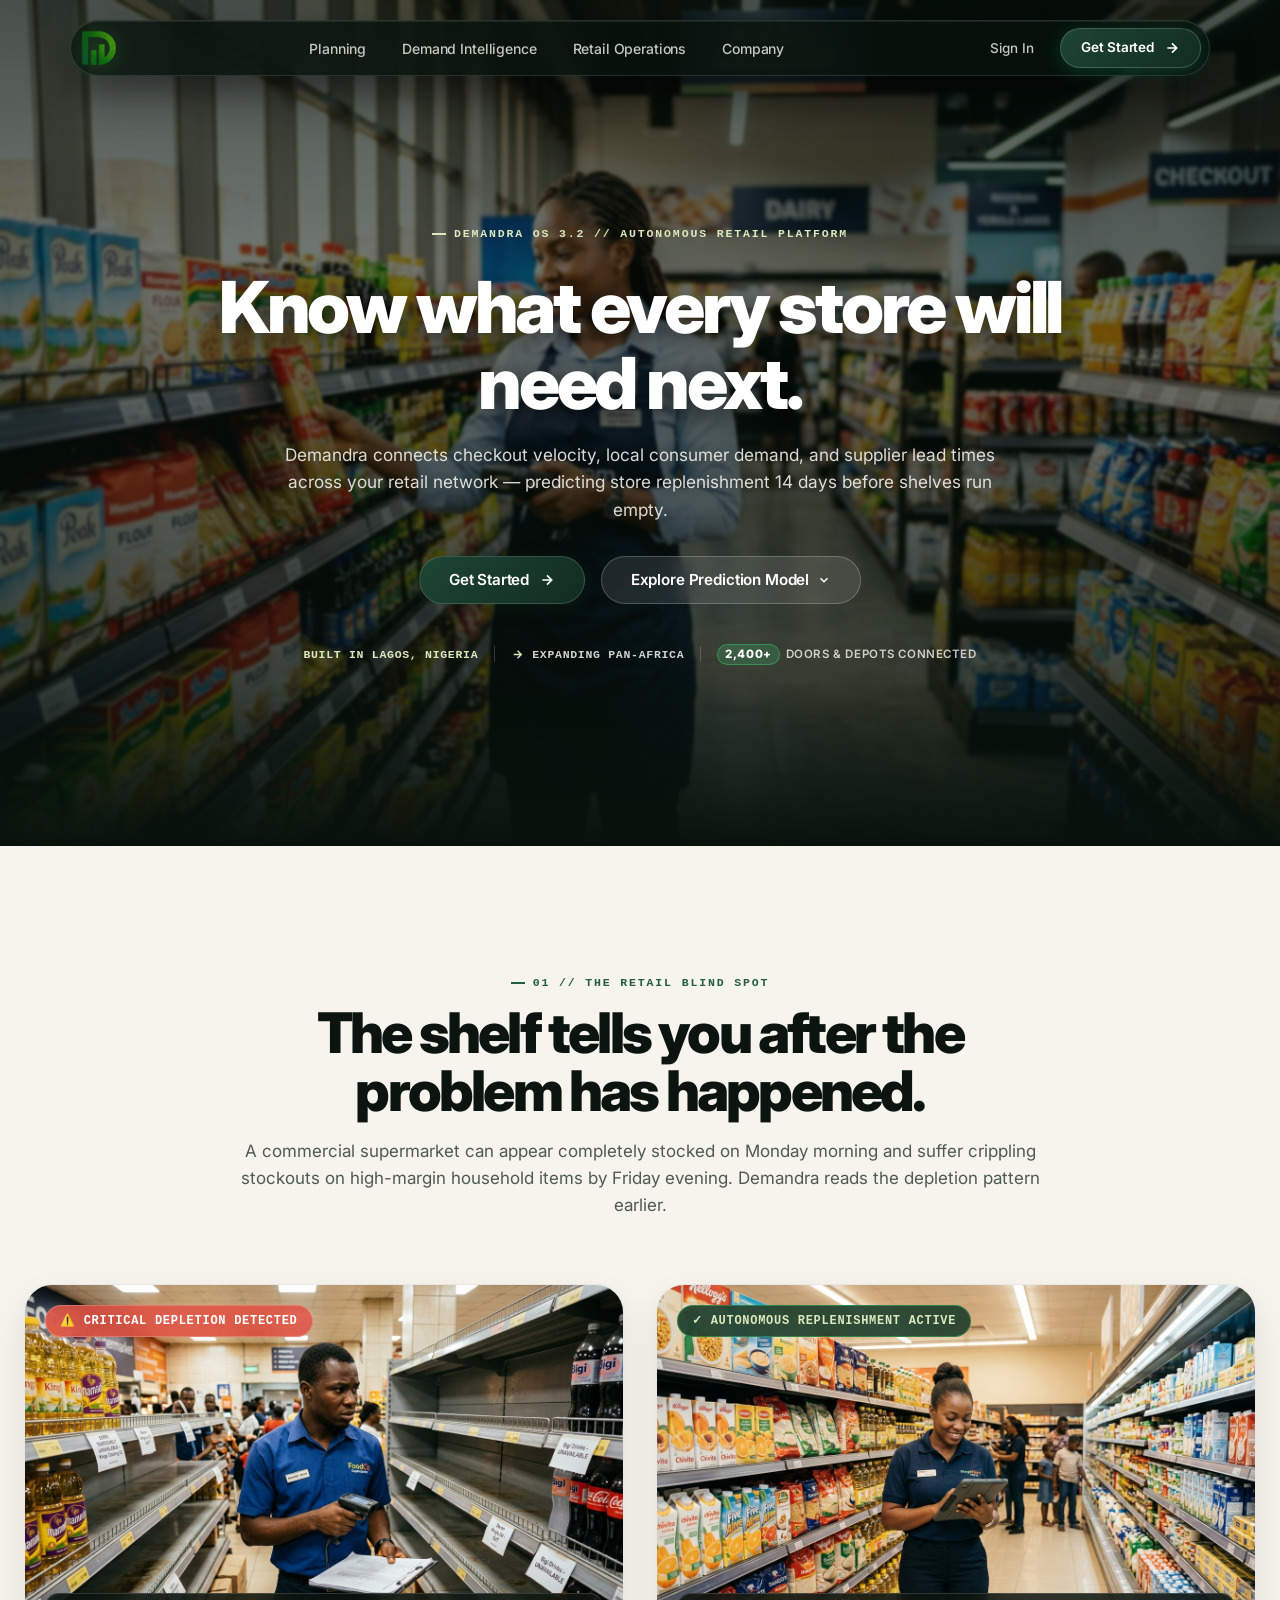
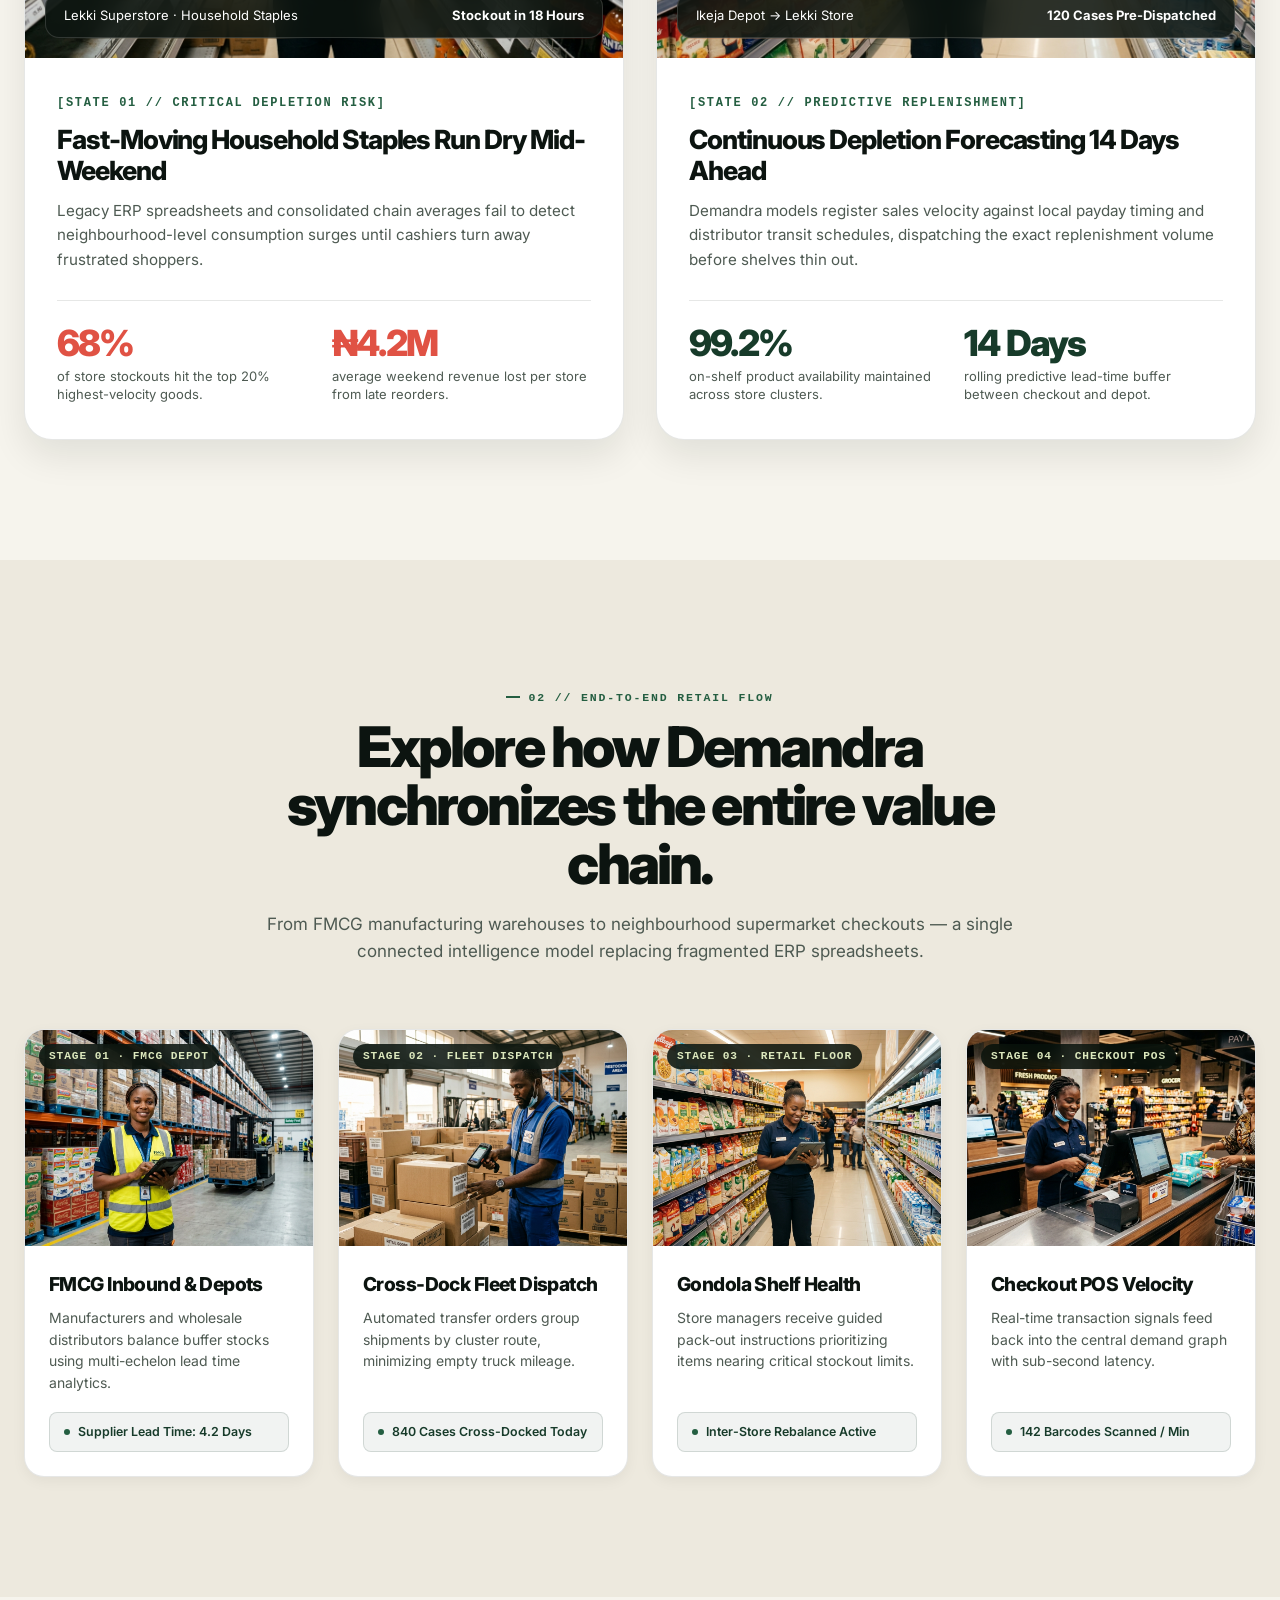
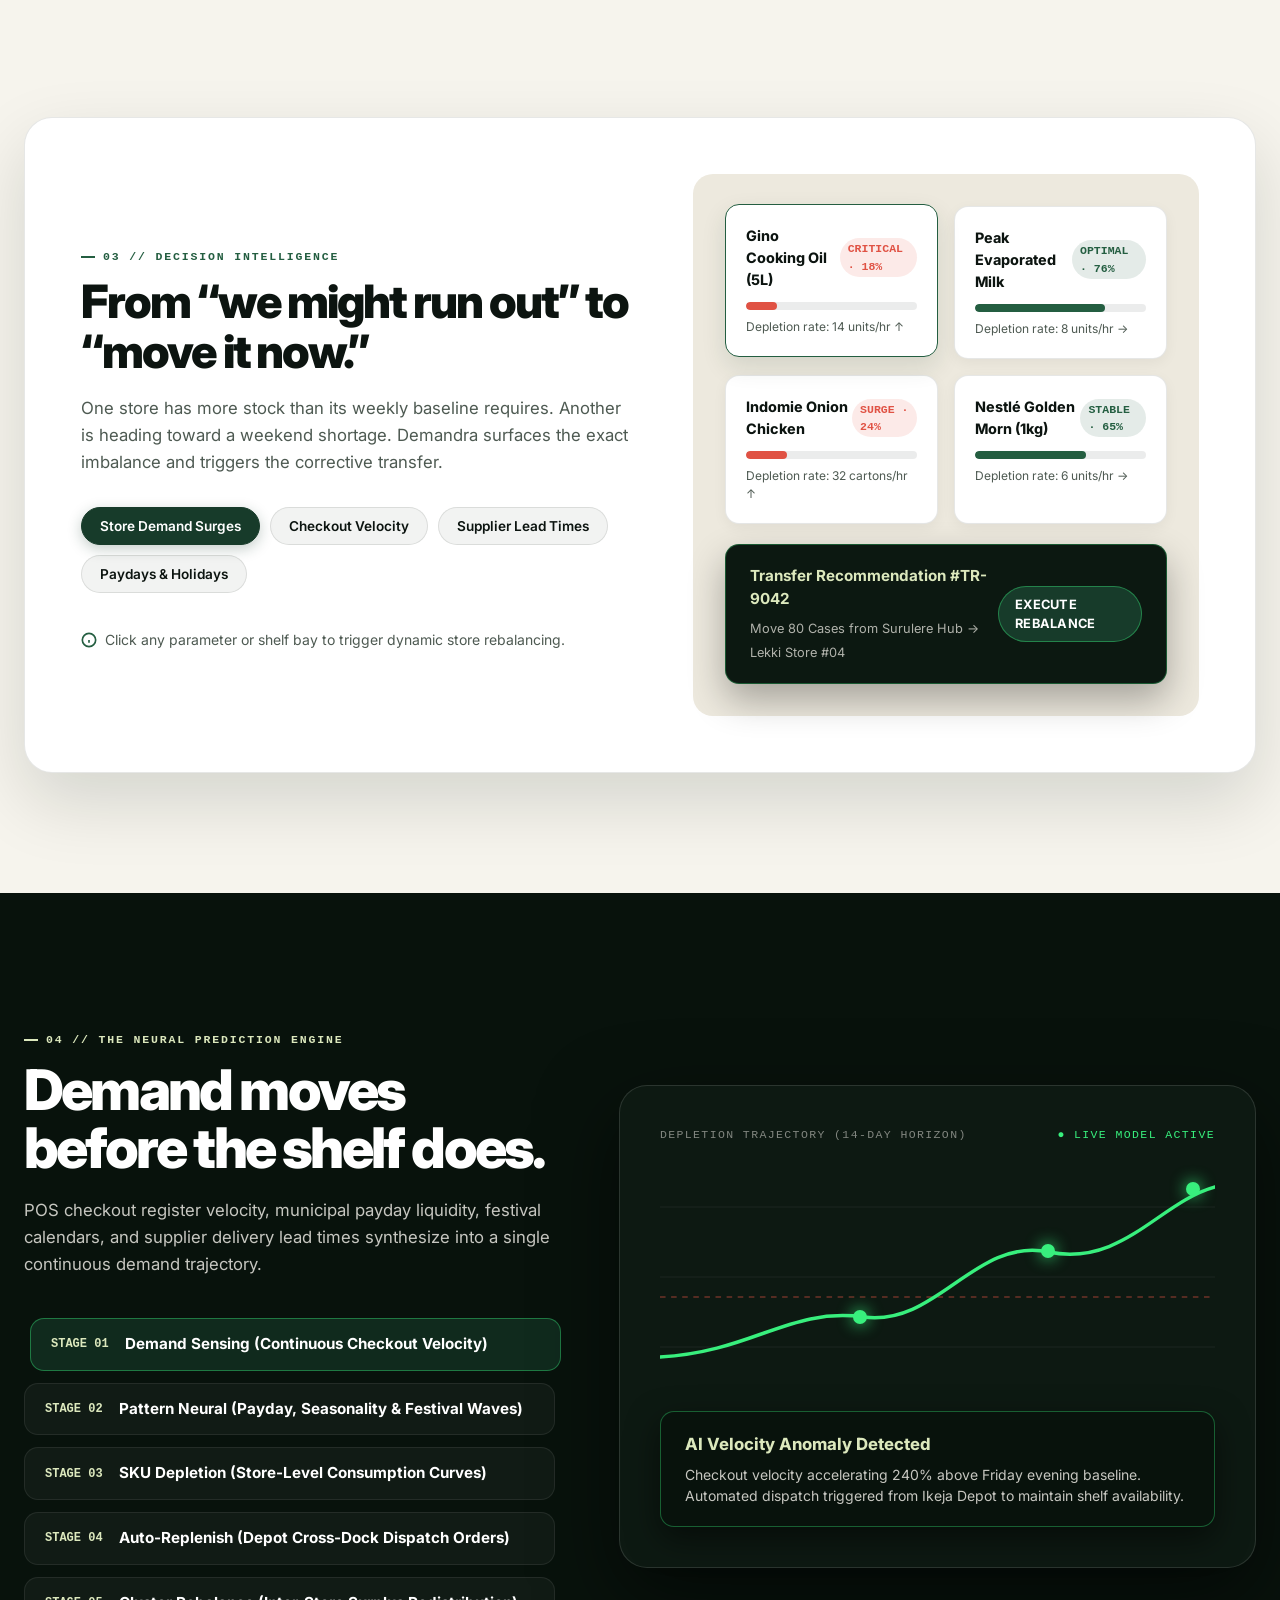
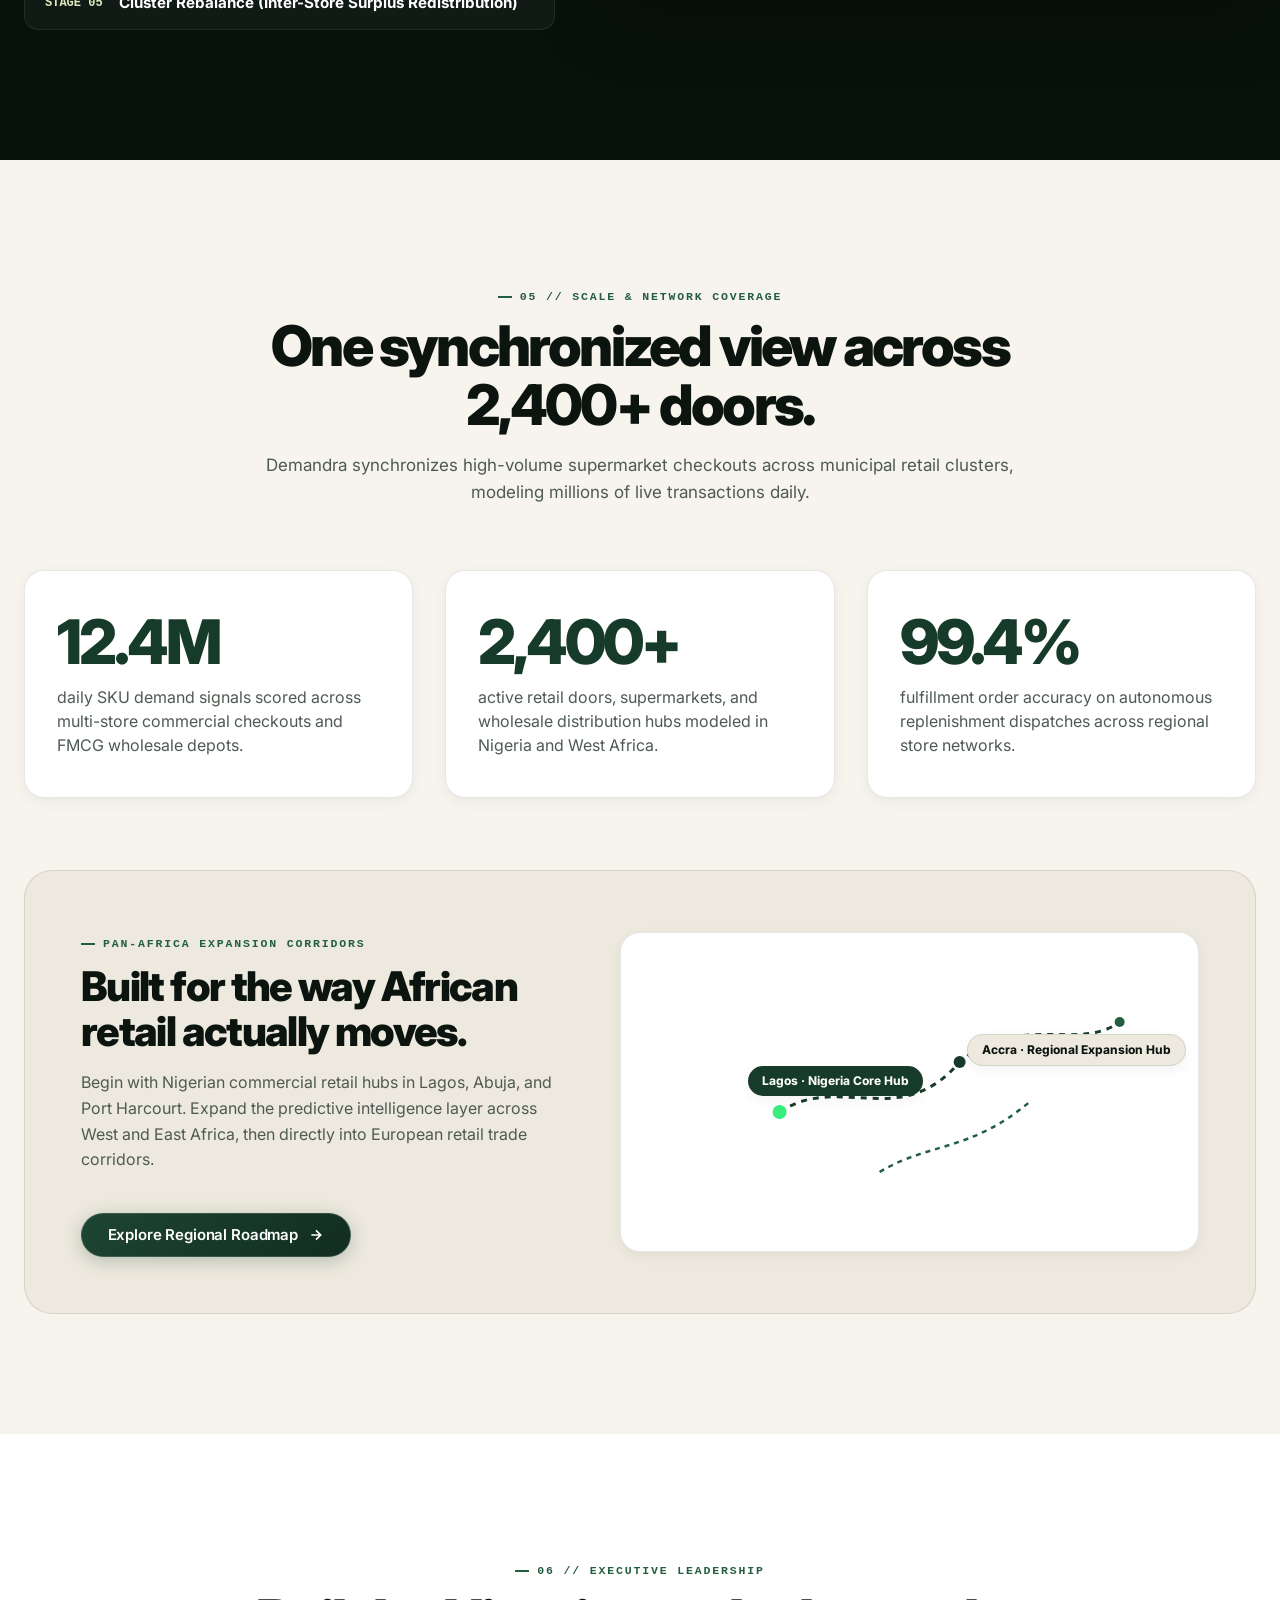
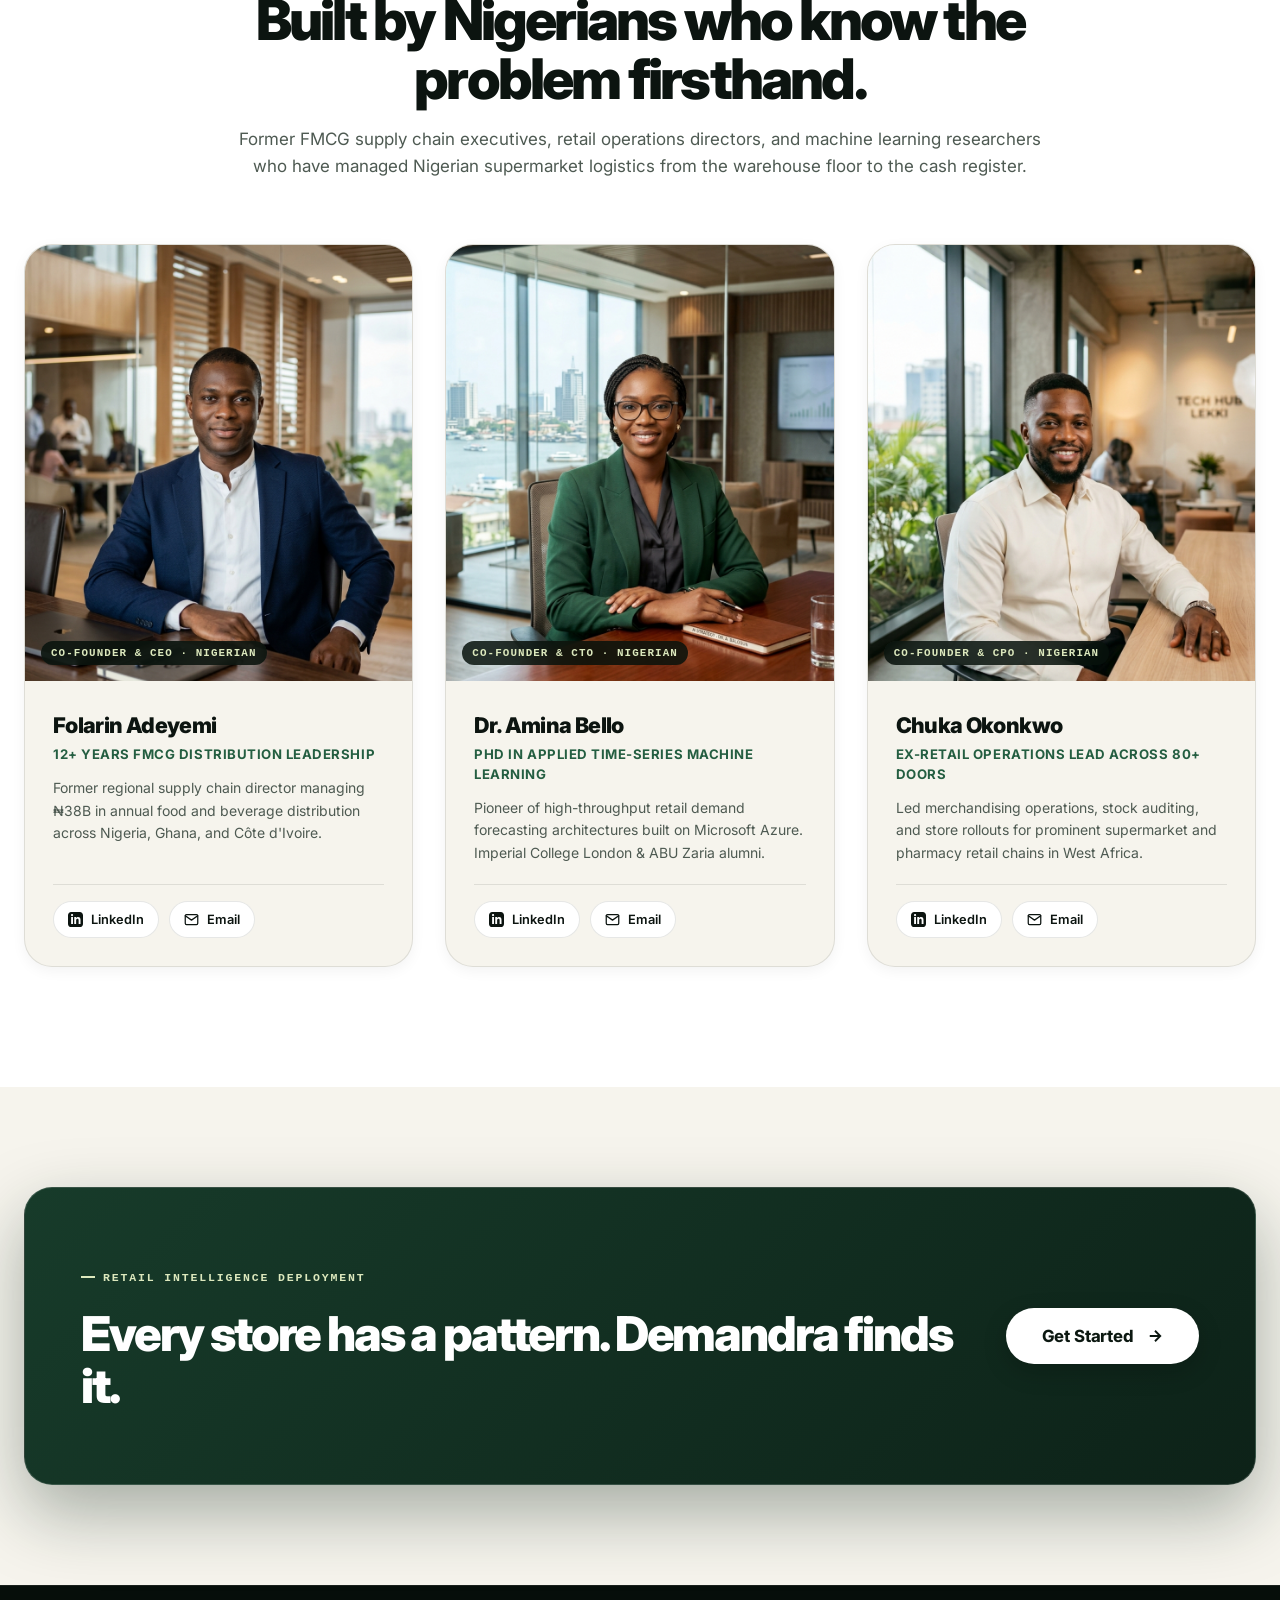
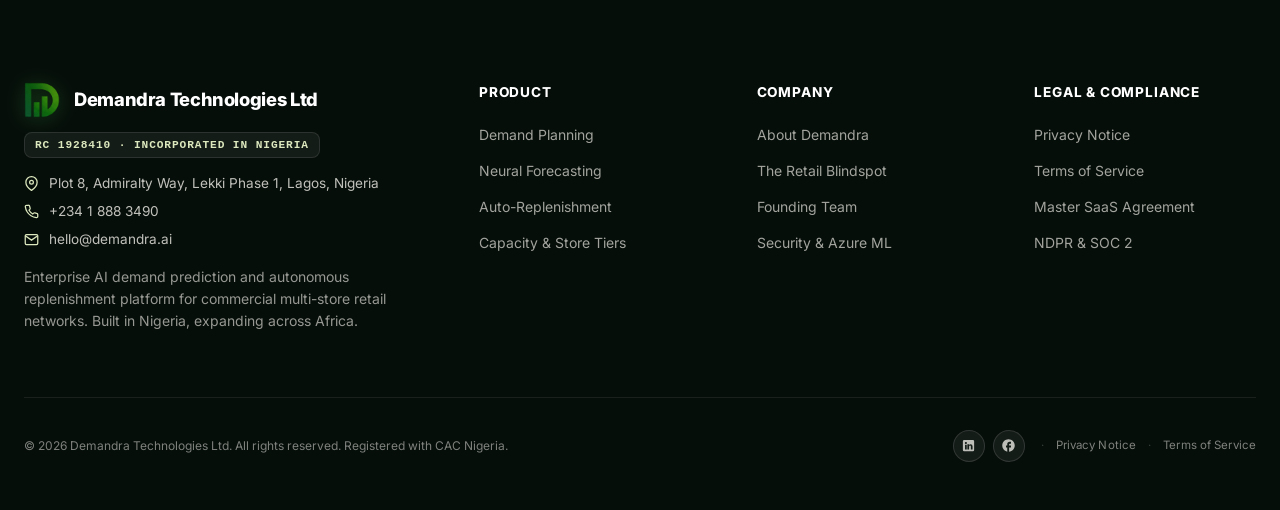
==== commit 33c909c8: "Fix mobile nav, add global scroll animations" ====
--- a/index.html
+++ b/index.html
@@ -1,351 +1,847 @@
-<!doctype html>
+<!DOCTYPE html>
 <html lang="en">
 <head>
-<meta charset="utf-8" />
-<meta name="viewport" content="width=device-width, initial-scale=1" />
-<title>Demandra — AI Demand Forecasting</title>
-<meta name="description" content="Demandra uses AI to forecast demand for retailers and wholesalers, cutting stockouts and overstock — so you order the right amount, before you need it." />
-<link rel="preconnect" href="https://fonts.googleapis.com" />
-<link rel="preconnect" href="https://fonts.gstatic.com" crossorigin />
-<link href="https://fonts.googleapis.com/css2?family=Inter:wght@400;500;600;700&family=Bricolage+Grotesque:wght@500;600;700;800&display=swap" rel="stylesheet" />
-<link rel="stylesheet" href="assets/styles.css?v=1" />
-<link rel="icon" type="image/png" href="assets/logo-mark.png?v=1">
+  <meta charset="utf-8" />
+  <meta name="viewport" content="width=device-width, initial-scale=1" />
+  <title>Demandra — AI Demand Prediction &amp; Unified Retail Planning</title>
+  <meta name="description" content="Know what every store will need next. Demandra connects checkout velocity, local consumer demand, and supplier lead times to predict store replenishment 14 days before shelves run empty." />
+  <meta name="theme-color" content="#08120c" />
+  <link rel="canonical" href="https://demandra.ai/" />
+
+  <!-- Open Graph -->
+  <meta property="og:type" content="website" />
+  <meta property="og:site_name" content="Demandra" />
+  <meta property="og:title" content="Demandra — Retail Demand Intelligence" />
+  <meta property="og:description" content="Enterprise AI retail demand prediction and replenishment platform for multi-store chains." />
+  <meta property="og:image" content="assets/img/hero-supermarket.jpg" />
+
+  <!-- Fonts: Inter -->
+  <link rel="preconnect" href="https://fonts.googleapis.com" />
+  <link rel="preconnect" href="https://fonts.gstatic.com" crossorigin />
+  <link href="https://fonts.googleapis.com/css2?family=Inter:wght@400;500;600;700;800;850&display=swap" rel="stylesheet" />
+
+  <link rel="stylesheet" href="assets/styles.css" />
+
+  <!-- Structured Data: Organization -->
+  <script type="application/ld+json">
+  {
+    "@context": "https://schema.org",
+    "@type": "Organization",
+    "name": "Demandra Technologies Ltd",
+    "url": "https://demandra.ai/",
+    "logo": "https://demandra.ai/assets/logo-mark.png",
+    "description": "Enterprise AI retail demand forecasting and inventory replenishment platform for multi-store supermarket chains and FMCG distributors.",
+    "address": {
+      "@type": "PostalAddress",
+      "streetAddress": "Plot 8, Admiralty Way, Lekki Phase 1",
+      "addressLocality": "Lagos",
+      "addressCountry": "NG"
+    }
+  }
+  </script>
 </head>
 <body>
-
-<header class="nav" id="nav">
-  <div class="container nav__inner">
-    <a href="index.html" class="brand">
-      <span class="brand__mark"><img src="assets/logo-mark.png?v=1" alt="Demandra logo"></span><span style="background:#B5502E"></span></span>
-      Demandra
-    </a>
-    <nav class="nav__links" id="navLinks">
-      <a href="#problem">Problem</a>
-      <a href="#ai">AI Technology</a>
-      <a href="#features">Features</a>
-      <a href="#how">How it works</a>
-      <a href="#market">Market</a>
-      <a href="#roadmap">Roadmap</a>
-      <a href="login.html" class="btn btn--line nav__m-only nav__m-login">Log in</a>
-      <a href="#demo" class="btn btn--rust nav__m-only nav__m-demo">Get started</a>
-    </nav>
-    <div class="nav__cta">
-      <a href="login.html" class="nav__login">Log in</a>
-      <a href="#demo" class="btn btn--rust">Get started</a>
-      <button class="nav__toggle" id="navToggle" aria-label="Toggle menu">
-        <svg viewBox="0 0 24 24" width="22" height="22" fill="none"><path d="M4 7h16M4 12h16M4 17h16" stroke="currentColor" stroke-width="2" stroke-linecap="round"/></svg>
-      </button>
+  <a class="skip-link" href="#mainContent">Skip to main content</a>
+
+  <!-- ============================ 1. FLOATING NAVIGATION BAR (Ultra-Sleek Pill Navbar) ============================ -->
+  <header class="site-nav-wrapper" id="siteNavWrapper">
+    <div class="nav-pill-container">
+      <!-- Authentic Demandra Brand Symbol (Extracted Directly from Master PRD Artwork) -->
+      <a href="index.html" class="nav-brand-symbol" aria-label="Demandra Home">
+        <img src="assets/img/demandra-symbol@2x.png" alt="Demandra" class="brand-symbol-img" width="36" height="36" />
+      </a>
+
+      <!-- Spacious Primary Navigation Links (Per PRD Section 5) -->
+      <nav class="nav-links" aria-label="Primary Navigation">
+        <a href="#blindspot" class="nav-link">Planning</a>
+        <a href="#neural-engine" class="nav-link">Demand Intelligence</a>
+        <a href="#value-chain" class="nav-link">Retail Operations</a>
+        <a href="#team" class="nav-link">Company</a>
+      </nav>
+
+      <!-- Nav Actions -->
+      <div class="nav-actions">
+        <a href="login.html" class="btn-nav-signin">Sign In</a>
+        <button type="button" class="btn-primary btn-nav-cta" data-open-modal>
+          Get Started
+          <svg viewBox="0 0 24 24" fill="none" stroke="currentColor" stroke-width="2.5"><path d="M5 12h14M12 5l7 7-7 7"/></svg>
+        </button>
+        <button type="button" class="mobile-toggle" id="mobileToggle" aria-label="Open mobile navigation">
+          <svg width="22" height="22" viewBox="0 0 24 24" fill="none" stroke="currentColor" stroke-width="2"><line x1="3" y1="12" x2="21" y2="12"></line><line x1="3" y1="6" x2="21" y2="6"></line><line x1="3" y1="18" x2="21" y2="18"></line></svg>
+        </button>
+      </div>
+    </div>
+  </header>
+
+  <!-- Mobile Drawer -->
+  <div class="nav-drawer" id="navDrawer">
+    <a href="#blindspot" class="drawer-link">Planning</a>
+    <a href="#neural-engine" class="drawer-link">Demand Intelligence</a>
+    <a href="#value-chain" class="drawer-link">Retail Operations</a>
+    <a href="#team" class="drawer-link">Company Leadership</a>
+    <a href="solution.html" class="drawer-link">Solution Architecture</a>
+    <a href="pricing.html" class="drawer-link">Store Tiers &amp; Pricing</a>
+    <a href="login.html" class="drawer-link">Retail Ops Portal</a>
+    <button type="button" class="btn-primary" style="width: 100%; justify-content: center; margin-top: 1rem;" data-open-modal>
+      Get Started
+      <svg viewBox="0 0 24 24" fill="none" stroke="currentColor" stroke-width="2.5"><path d="M5 12h14M12 5l7 7-7 7"/></svg>
+    </button>
+  </div>
+
+  <main id="mainContent">
+
+    <!-- ============================ 2. HERO — CINEMATIC FULL VIDEO BACKGROUND THEATER ============================ -->
+    <section class="hero-stage" id="hero">
+      <!-- Full Widescreen Video Backdrop Layer -->
+      <div class="hero-video-backdrop">
+        <video class="hero-bg-video" id="heroVideoElem" poster="assets/img/hero-supermarket.jpg" playsinline muted loop autoplay aria-label="Nigerian commercial retail inventory operations documentary video">
+          <source src="assets/video/hero-flow.mp4" type="video/mp4" />
+        </video>
+        <div class="hero-video-overlay"></div>
+      </div>
+
+      <div class="container hero-container">
+        <!-- Editorial Headline Block (Crisp Contrast & Pure Uncluttered Video Backdrop) -->
+        <div class="hero-editorial-center">
+          <div class="mono-tag mono-tag-light">DEMANDRA OS 3.2 // AUTONOMOUS RETAIL PLATFORM</div>
+
+          <h1>Know what every store will need next.</h1>
+
+          <p class="hero-subtext">
+            Demandra connects checkout velocity, local consumer demand, and supplier lead times across your retail network — predicting store replenishment 14 days before shelves run empty.
+          </p>
+
+          <div class="hero-cta-group">
+            <button type="button" class="btn-primary btn-hero" data-open-modal>
+              Get Started
+              <svg viewBox="0 0 24 24" fill="none" stroke="currentColor" stroke-width="2.5"><path d="M5 12h14M12 5l7 7-7 7"/></svg>
+            </button>
+            <a class="btn-secondary btn-hero" href="#neural-engine">
+              Explore Prediction Model
+              <svg width="14" height="14" viewBox="0 0 24 24" fill="none" stroke="currentColor" stroke-width="2.5"><polyline points="6 9 12 15 18 9"></polyline></svg>
+            </a>
+          </div>
+
+          <!-- Creative, Bespoke Continental Scale & Origin Capsule -->
+          <div class="hero-expansion-capsule">
+            <div class="capsule-segment capsule-origin">
+              <span class="capsule-label">BUILT IN LAGOS, NIGERIA</span>
+            </div>
+            <span class="capsule-divider"></span>
+            <div class="capsule-segment capsule-corridor">
+              <svg width="13" height="13" viewBox="0 0 24 24" fill="none" stroke="var(--accent-lime)" stroke-width="2.5"><path d="M5 12h14M12 5l7 7-7 7"/></svg>
+              <span>EXPANDING PAN-AFRICA</span>
+            </div>
+            <span class="capsule-divider"></span>
+            <div class="capsule-segment capsule-metric">
+              <span class="capsule-num">2,400+</span>
+              <span>DOORS &amp; DEPOTS CONNECTED</span>
+            </div>
+          </div>
+        </div>
+      </div>
+    </section>
+
+    <!-- ============================ 3. SECTION 1: THE RETAIL BLINDSPOT (Before vs After Imagery) ============================ -->
+    <section class="section-blindspot reveal-fade" id="blindspot">
+      <div class="container">
+        <div class="section-head-center">
+          <div class="mono-tag">01 // THE RETAIL BLIND SPOT</div>
+          <h2>The shelf tells you after the problem has happened.</h2>
+          <p>
+            A commercial supermarket can appear completely stocked on Monday morning and suffer crippling stockouts on high-margin household items by Friday evening. Demandra reads the depletion pattern earlier.
+          </p>
+        </div>
+
+        <!-- Dual Photographic Comparison Showcase -->
+        <div class="blindspot-comparison-grid">
+          <!-- Card 1: The Blindspot (Depletion Risk) -->
+          <article class="blindspot-card">
+            <div class="blindspot-photo-frame">
+              <img src="assets/img/problem-shelves.jpg" alt="Nigerian supermarket inventory manager standing before depleted, bare retail shelves" />
+              <div class="blindspot-status-badge badge-risk">
+                <span>⚠️ CRITICAL DEPLETION DETECTED</span>
+              </div>
+              <div class="blindspot-floating-alert">
+                <span>Lekki Superstore · Household Staples</span>
+                <strong>Stockout in 18 Hours</strong>
+              </div>
+            </div>
+            <div class="blindspot-body">
+              <div class="blindspot-meta-step">[STATE 01 // CRITICAL DEPLETION RISK]</div>
+              <h3>Fast-Moving Household Staples Run Dry Mid-Weekend</h3>
+              <p>
+                Legacy ERP spreadsheets and consolidated chain averages fail to detect neighbourhood-level consumption surges until cashiers turn away frustrated shoppers.
+              </p>
+              <div class="card-stats-duo">
+                <div class="card-stat-box">
+                  <div class="card-stat-num card-stat-num-danger">68%</div>
+                  <div class="card-stat-lbl">of store stockouts hit the top 20% highest-velocity goods.</div>
+                </div>
+                <div class="card-stat-box">
+                  <div class="card-stat-num card-stat-num-danger">₦4.2M</div>
+                  <div class="card-stat-lbl">average weekend revenue lost per store from late reorders.</div>
+                </div>
+              </div>
+            </div>
+          </article>
+
+          <!-- Card 2: Autonomous Replenishment (Demandra Solution) -->
+          <article class="blindspot-card">
+            <div class="blindspot-photo-frame">
+              <img src="assets/img/replenished-aisle.jpg" alt="Nigerian retail merchandising supervisor standing proudly beside fully-stocked, perfectly organized supermarket aisles" />
+              <div class="blindspot-status-badge badge-synchronized">
+                <span>✓ AUTONOMOUS REPLENISHMENT ACTIVE</span>
+              </div>
+              <div class="blindspot-floating-alert">
+                <span>Ikeja Depot → Lekki Store</span>
+                <strong>120 Cases Pre-Dispatched</strong>
+              </div>
+            </div>
+            <div class="blindspot-body">
+              <div class="blindspot-meta-step">[STATE 02 // PREDICTIVE REPLENISHMENT]</div>
+              <h3>Continuous Depletion Forecasting 14 Days Ahead</h3>
+              <p>
+                Demandra models register sales velocity against local payday timing and distributor transit schedules, dispatching the exact replenishment volume before shelves thin out.
+              </p>
+              <div class="card-stats-duo">
+                <div class="card-stat-box">
+                  <div class="card-stat-num">99.2%</div>
+                  <div class="card-stat-lbl">on-shelf product availability maintained across store clusters.</div>
+                </div>
+                <div class="card-stat-box">
+                  <div class="card-stat-num">14 Days</div>
+                  <div class="card-stat-lbl">rolling predictive lead-time buffer between checkout and depot.</div>
+                </div>
+              </div>
+            </div>
+          </article>
+        </div>
+      </div>
+    </section>
+
+    <!-- ============================ 4. SECTION 2: RETAIL VALUE CHAIN (Iconic Pipeline View) ============================ -->
+    <section class="section-value-chain reveal-up" id="value-chain">
+      <div class="container">
+        <div class="section-head-center">
+          <div class="mono-tag">02 // END-TO-END RETAIL FLOW</div>
+          <h2>Explore how Demandra synchronizes the entire value chain.</h2>
+          <p>
+            From FMCG manufacturing warehouses to neighbourhood supermarket checkouts — a single connected intelligence model replacing fragmented ERP spreadsheets.
+          </p>
+        </div>
+
+        <div class="chain-flow-grid">
+          <!-- Node 1: FMCG Supply & Warehouse -->
+          <div class="chain-node-card">
+            <div class="chain-photo-wrap">
+              <img src="assets/img/warehouse-logistics.jpg" alt="Nigerian FMCG logistics supervisor managing inventory in high-density pallet warehouse in Lagos" />
+              <span class="chain-stage-pill">STAGE 01 · FMCG DEPOT</span>
+            </div>
+            <div class="chain-body">
+              <h4>FMCG Inbound &amp; Depots</h4>
+              <p>Manufacturers and wholesale distributors balance buffer stocks using multi-echelon lead time analytics.</p>
+              <div class="chain-telemetry-chip">
+                <span class="indicator"></span>
+                <span>Supplier Lead Time: 4.2 Days</span>
+              </div>
+            </div>
+          </div>
+
+          <!-- Node 2: Central Fleet Cross-Dock -->
+          <div class="chain-node-card">
+            <div class="chain-photo-wrap">
+              <img src="assets/img/retail-dispatch.jpg" alt="Logistics delivery vehicles and dispatch coordination in Lagos distribution hub" />
+              <span class="chain-stage-pill">STAGE 02 · FLEET DISPATCH</span>
+            </div>
+            <div class="chain-body">
+              <h4>Cross-Dock Fleet Dispatch</h4>
+              <p>Automated transfer orders group shipments by cluster route, minimizing empty truck mileage.</p>
+              <div class="chain-telemetry-chip">
+                <span class="indicator"></span>
+                <span>840 Cases Cross-Docked Today</span>
+              </div>
+            </div>
+          </div>
+
+          <!-- Node 3: Supermarket Floor & Gondolas -->
+          <div class="chain-node-card">
+            <div class="chain-photo-wrap">
+              <img src="assets/img/replenished-aisle.jpg" alt="Organized supermarket grocery aisle in Lagos commercial retail center" />
+              <span class="chain-stage-pill">STAGE 03 · RETAIL FLOOR</span>
+            </div>
+            <div class="chain-body">
+              <h4>Gondola Shelf Health</h4>
+              <p>Store managers receive guided pack-out instructions prioritizing items nearing critical stockout limits.</p>
+              <div class="chain-telemetry-chip">
+                <span class="indicator"></span>
+                <span>Inter-Store Rebalance Active</span>
+              </div>
+            </div>
+          </div>
+
+          <!-- Node 4: Checkout POS Velocity -->
+          <div class="chain-node-card">
+            <div class="chain-photo-wrap">
+              <img src="assets/img/retail-checkout.jpg" alt="Nigerian cashier scanning FMCG packaged goods at modern supermarket checkout counter in Lagos" />
+              <span class="chain-stage-pill">STAGE 04 · CHECKOUT POS</span>
+            </div>
+            <div class="chain-body">
+              <h4>Checkout POS Velocity</h4>
+              <p>Real-time transaction signals feed back into the central demand graph with sub-second latency.</p>
+              <div class="chain-telemetry-chip">
+                <span class="indicator"></span>
+                <span>142 Barcodes Scanned / Min</span>
+              </div>
+            </div>
+          </div>
+        </div>
+      </div>
+    </section>
+
+    <!-- ============================ 5. SECTION 3: THE DECISION SCENE (Dynamic UI) ============================ -->
+    <section class="section-decision-scene reveal-fade" id="decision-scene">
+      <div class="container">
+        <div class="decision-theater-box">
+          <!-- Left Interactive Controls -->
+          <div class="decision-copy-side">
+            <div class="mono-tag">03 // DECISION INTELLIGENCE</div>
+            <h3>From “we might run out” to “move it now.”</h3>
+            <p>
+              One store has more stock than its weekly baseline requires. Another is heading toward a weekend shortage. Demandra surfaces the exact imbalance and triggers the corrective transfer.
+            </p>
+
+            <div class="param-chips-grid">
+              <button type="button" class="param-chip is-active" data-param="demand">Store Demand Surges</button>
+              <button type="button" class="param-chip" data-param="velocity">Checkout Velocity</button>
+              <button type="button" class="param-chip" data-param="leadtime">Supplier Lead Times</button>
+              <button type="button" class="param-chip" data-param="payday">Paydays &amp; Holidays</button>
+            </div>
+
+            <div style="font-size: 0.875rem; color: var(--text-muted); display: flex; align-items: center; gap: 8px;">
+              <svg width="16" height="16" viewBox="0 0 24 24" fill="none" stroke="var(--accent-emerald)" stroke-width="2.5"><circle cx="12" cy="12" r="10"></circle><line x1="12" y1="16" x2="12" y2="12"></line><line x1="12" y1="8" x2="12.01" y2="8"></line></svg>
+              <span>Click any parameter or shelf bay to trigger dynamic store rebalancing.</span>
+            </div>
+          </div>
+
+          <!-- Right Shelf Simulation Gondola -->
+          <div class="gondola-display-stage">
+            <div class="gondola-shelves-grid">
+              <!-- Bay 1: Cooking Oil -->
+              <div class="shelf-bay-card is-active" data-bay="0">
+                <div class="shelf-bay-meta">
+                  <span class="shelf-sku-name">Gino Cooking Oil (5L)</span>
+                  <span class="shelf-stock-pill pill-low" id="pillBay0">CRITICAL · 18%</span>
+                </div>
+                <div class="shelf-level-visual">
+                  <div class="shelf-fill-bar is-critical" id="barBay0" style="width: 18%;"></div>
+                </div>
+                <div class="shelf-depletion-rate" id="rateBay0">Depletion rate: 14 units/hr ↑</div>
+              </div>
+
+              <!-- Bay 2: Peak Milk -->
+              <div class="shelf-bay-card" data-bay="1">
+                <div class="shelf-bay-meta">
+                  <span class="shelf-sku-name">Peak Evaporated Milk</span>
+                  <span class="shelf-stock-pill pill-ok" id="pillBay1">OPTIMAL · 76%</span>
+                </div>
+                <div class="shelf-level-visual">
+                  <div class="shelf-fill-bar" id="barBay1" style="width: 76%;"></div>
+                </div>
+                <div class="shelf-depletion-rate" id="rateBay1">Depletion rate: 8 units/hr →</div>
+              </div>
+
+              <!-- Bay 3: Indomie Noodles -->
+              <div class="shelf-bay-card" data-bay="2">
+                <div class="shelf-bay-meta">
+                  <span class="shelf-sku-name">Indomie Onion Chicken</span>
+                  <span class="shelf-stock-pill pill-low" id="pillBay2">SURGE · 24%</span>
+                </div>
+                <div class="shelf-level-visual">
+                  <div class="shelf-fill-bar is-critical" id="barBay2" style="width: 24%;"></div>
+                </div>
+                <div class="shelf-depletion-rate" id="rateBay2">Depletion rate: 32 cartons/hr ↑</div>
+              </div>
+
+              <!-- Bay 4: Golden Morn -->
+              <div class="shelf-bay-card" data-bay="3">
+                <div class="shelf-bay-meta">
+                  <span class="shelf-sku-name">Nestlé Golden Morn (1kg)</span>
+                  <span class="shelf-stock-pill pill-ok" id="pillBay3">STABLE · 65%</span>
+                </div>
+                <div class="shelf-level-visual">
+                  <div class="shelf-fill-bar" id="barBay3" style="width: 65%;"></div>
+                </div>
+                <div class="shelf-depletion-rate" id="rateBay3">Depletion rate: 6 units/hr →</div>
+              </div>
+            </div>
+
+            <!-- Floating AI Dispatch Order Card -->
+            <div class="floating-dispatch-order" id="dispatchCard">
+              <div class="dispatch-info">
+                <strong id="dispatchTitle">Transfer Recommendation #TR-9042</strong>
+                <span id="dispatchSubtitle">Move 80 Cases from Surulere Hub → Lekki Store #04</span>
+              </div>
+              <div class="dispatch-action-badge" id="dispatchBadge">EXECUTE REBALANCE</div>
+            </div>
+          </div>
+        </div>
+      </div>
+    </section>
+
+    <!-- ============================ 6. SECTION 4: THE NEURAL ENGINE (Model Transparency) ============================ -->
+    <section class="section-neural-engine reveal-up" id="neural-engine">
+      <div class="container">
+        <div class="neural-grid-layout">
+          <!-- Left Narrative & Pipeline -->
+          <div class="neural-narrative-side">
+            <div class="mono-tag mono-tag-light">04 // THE NEURAL PREDICTION ENGINE</div>
+            <h2>Demand moves before the shelf does.</h2>
+            <p>
+              POS checkout register velocity, municipal payday liquidity, festival calendars, and supplier delivery lead times synthesize into a single continuous demand trajectory.
+            </p>
+
+            <div class="neural-pipeline-list">
+              <div class="pipeline-node-item is-active" data-step="0">
+                <span class="pipeline-stage-idx">STAGE 01</span>
+                <span class="pipeline-stage-name">Demand Sensing (Continuous Checkout Velocity)</span>
+              </div>
+              <div class="pipeline-node-item" data-step="1">
+                <span class="pipeline-stage-idx">STAGE 02</span>
+                <span class="pipeline-stage-name">Pattern Neural (Payday, Seasonality &amp; Festival Waves)</span>
+              </div>
+              <div class="pipeline-node-item" data-step="2">
+                <span class="pipeline-stage-idx">STAGE 03</span>
+                <span class="pipeline-stage-name">SKU Depletion (Store-Level Consumption Curves)</span>
+              </div>
+              <div class="pipeline-node-item" data-step="3">
+                <span class="pipeline-stage-idx">STAGE 04</span>
+                <span class="pipeline-stage-name">Auto-Replenish (Depot Cross-Dock Dispatch Orders)</span>
+              </div>
+              <div class="pipeline-node-item" data-step="4">
+                <span class="pipeline-stage-idx">STAGE 05</span>
+                <span class="pipeline-stage-name">Cluster Rebalance (Inter-Store Surplus Redistribution)</span>
+              </div>
+            </div>
+          </div>
+
+          <!-- Right Interactive SVG Neural Graph Canvas -->
+          <div class="neural-graph-stage">
+            <div style="display: flex; justify-content: space-between; align-items: center;">
+              <span class="graph-axis-label">Depletion Trajectory (14-Day Horizon)</span>
+              <span class="graph-axis-label" style="color: var(--accent-neon);">● Live Model Active</span>
+            </div>
+
+            <div class="svg-wave-container">
+              <svg viewBox="0 0 600 220" preserveAspectRatio="none">
+                <!-- Grid Lines -->
+                <line x1="0" y1="40" x2="600" y2="40" stroke="rgba(255,255,255,0.06)" stroke-width="1"/>
+                <line x1="0" y1="110" x2="600" y2="110" stroke="rgba(255,255,255,0.06)" stroke-width="1"/>
+                <line x1="0" y1="180" x2="600" y2="180" stroke="rgba(255,255,255,0.06)" stroke-width="1"/>
+
+                <!-- Threshold Dotted Line -->
+                <line x1="0" y1="130" x2="600" y2="130" stroke="rgba(224, 82, 68, 0.45)" stroke-width="1.5" stroke-dasharray="6 6"/>
+
+                <!-- Dynamic Neural Wave -->
+                <path id="wavePath" d="M0 190 C100 185 140 140 220 150 C300 160 340 70 420 85 C500 100 540 35 600 20" fill="none" stroke="var(--accent-neon)" stroke-width="3.5" stroke-linecap="round"/>
+              </svg>
+
+              <!-- Interactive Node Points -->
+              <i class="wave-pulse-node" id="nodePt1" style="top: 68%; left: 36%;" title="Velocity Surge Detected"></i>
+              <i class="wave-pulse-node" id="nodePt2" style="top: 38%; left: 70%;" title="Neural Threshold Triggered"></i>
+              <i class="wave-pulse-node" id="nodePt3" style="top: 10%; left: 96%;" title="Replenishment Dispatched"></i>
+            </div>
+
+            <!-- Dynamic Forecast Live Callout -->
+            <div class="neural-forecast-callout" id="forecastCallout">
+              <strong id="fcTitle">AI Velocity Anomaly Detected</strong>
+              <span id="fcDesc">Checkout velocity accelerating 240% above Friday evening baseline. Automated dispatch triggered from Ikeja Depot to maintain shelf availability.</span>
+            </div>
+          </div>
+        </div>
+      </div>
+    </section>
+
+    <!-- ============================ 7. SECTION 5: SCALE PROOF (Billion Dollar Backbone) ============================ -->
+    <section class="section-scale-proof reveal-fade" id="scale-network">
+      <div class="container">
+        <div class="section-head-center">
+          <div class="mono-tag">05 // SCALE &amp; NETWORK COVERAGE</div>
+          <h2>One synchronized view across 2,400+ doors.</h2>
+          <p>
+            Demandra synchronizes high-volume supermarket checkouts across municipal retail clusters, modeling millions of live transactions daily.
+          </p>
+        </div>
+
+        <!-- 3 Metric Cells -->
+        <div class="scale-metrics-grid">
+          <div class="scale-metric-cell">
+            <div class="scale-giant-number">12.4M</div>
+            <div class="scale-caption">daily SKU demand signals scored across multi-store commercial checkouts and FMCG wholesale depots.</div>
+          </div>
+          <div class="scale-metric-cell">
+            <div class="scale-giant-number">2,400+</div>
+            <div class="scale-caption">active retail doors, supermarkets, and wholesale distribution hubs modeled in Nigeria and West Africa.</div>
+          </div>
+          <div class="scale-metric-cell">
+            <div class="scale-giant-number">99.4%</div>
+            <div class="scale-caption">fulfillment order accuracy on autonomous replenishment dispatches across regional store networks.</div>
+          </div>
+        </div>
+
+        <!-- Continental Expansion Corridor Box -->
+        <div class="expansion-corridor-box">
+          <div class="corridor-copy">
+            <div class="mono-tag">PAN-AFRICA EXPANSION CORRIDORS</div>
+            <h3>Built for the way African retail actually moves.</h3>
+            <p>
+              Begin with Nigerian commercial retail hubs in Lagos, Abuja, and Port Harcourt. Expand the predictive intelligence layer across West and East Africa, then directly into European retail trade corridors.
+            </p>
+            <a class="btn-primary" href="about.html" style="margin-top: 12px;">
+              Explore Regional Roadmap
+              <svg viewBox="0 0 24 24" fill="none" stroke="currentColor" stroke-width="2.5"><path d="M5 12h14M12 5l7 7-7 7"/></svg>
+            </a>
+          </div>
+
+          <div class="corridor-map-visual">
+            <svg class="corridor-route-svg" viewBox="0 0 500 240" fill="none">
+              <!-- Animated dashed route lines connecting hubs -->
+              <path d="M120 140 C180 100 240 160 300 90 C360 40 420 80 460 50" stroke="var(--accent-forest)" stroke-width="3" stroke-dasharray="6 6"/>
+              <path d="M220 200 C270 170 310 180 370 130" stroke="var(--accent-emerald)" stroke-width="2.5" stroke-dasharray="5 5"/>
+
+              <!-- Pulse dots on map -->
+              <circle cx="120" cy="140" r="7" fill="var(--accent-neon)"/>
+              <circle cx="300" cy="90" r="6" fill="var(--accent-forest)"/>
+              <circle cx="460" cy="50" r="5" fill="var(--accent-emerald)"/>
+            </svg>
+
+            <!-- Location Pills -->
+            <div class="route-node-pill node-lagos">Lagos · Nigeria Core Hub</div>
+            <div class="route-node-pill node-accra">Accra · Regional Expansion Hub</div>
+          </div>
+        </div>
+      </div>
+    </section>
+
+    <!-- ============================ 8. SECTION 6: EXECUTIVE LEADERSHIP (100% Authentic Nigerian Team) ============================ -->
+    <section class="section-team reveal-fade" id="team">
+      <div class="container">
+        <div class="section-head-center">
+          <div class="mono-tag">06 // EXECUTIVE LEADERSHIP</div>
+          <h2>Built by Nigerians who know the problem firsthand.</h2>
+          <p>
+            Former FMCG supply chain executives, retail operations directors, and machine learning researchers who have managed Nigerian supermarket logistics from the warehouse floor to the cash register.
+          </p>
+        </div>
+
+        <div class="team-grid-triad">
+          <!-- Person 1: Folarin Adeyemi (CEO) -->
+          <article class="team-portrait-card reveal-left delay-100">
+            <div class="portrait-photo-container">
+              <img src="assets/img/team-folarin.jpg" alt="Folarin Adeyemi, Co-founder and CEO of Demandra" />
+              <div class="portrait-nationality-pill">CO-FOUNDER &amp; CEO · NIGERIAN</div>
+            </div>
+            <div class="portrait-details-box">
+              <strong>Folarin Adeyemi</strong>
+              <span class="portrait-role">12+ Years FMCG Distribution Leadership</span>
+              <p class="portrait-bio">Former regional supply chain director managing ₦38B in annual food and beverage distribution across Nigeria, Ghana, and Côte d'Ivoire.</p>
+              
+              <!-- LinkedIn & Email Icons -->
+              <div class="team-social-row">
+                <a href="https://linkedin.com" target="_blank" rel="noopener" class="team-social-link" aria-label="LinkedIn profile of Folarin Adeyemi">
+                  <svg width="15" height="15" viewBox="0 0 24 24" fill="currentColor"><path d="M19 0h-14c-2.761 0-5 2.239-5 5v14c0 2.761 2.239 5 5 5h14c2.762 0 5-2.239 5-5v-14c0-2.761-2.238-5-5-5zm-11 19h-3v-11h3v11zm-1.5-12.268c-.966 0-1.75-.79-1.75-1.764s.784-1.764 1.75-1.764 1.75.79 1.75 1.764-.783 1.764-1.75 1.764zm13.5 12.268h-3v-5.604c0-3.368-4-3.113-4 0v5.604h-3v-11h3v1.765c1.396-2.586 7-2.777 7 2.476v6.759z"/></svg>
+                  <span>LinkedIn</span>
+                </a>
+                <a href="mailto:folarin@demandra.ai" class="team-social-link" aria-label="Email Folarin Adeyemi">
+                  <svg width="15" height="15" viewBox="0 0 24 24" fill="none" stroke="currentColor" stroke-width="2" stroke-linecap="round" stroke-linejoin="round"><path d="M4 4h16c1.1 0 2 .9 2 2v12c0 1.1-.9 2-2 2H4c-1.1 0-2-.9-2-2V6c0-1.1.9-2 2-2z"></path><polyline points="22,6 12,13 2,6"></polyline></svg>
+                  <span>Email</span>
+                </a>
+              </div>
+            </div>
+          </article>
+
+          <!-- Person 2: Dr. Amina Bello (CTO) -->
+          <article class="team-portrait-card reveal-up delay-200">
+            <div class="portrait-photo-container">
+              <img src="assets/img/team-amina.jpg" alt="Dr. Amina Bello, Co-founder and CTO of Demandra" />
+              <div class="portrait-nationality-pill">CO-FOUNDER &amp; CTO · NIGERIAN</div>
+            </div>
+            <div class="portrait-details-box">
+              <strong>Dr. Amina Bello</strong>
+              <span class="portrait-role">PhD in Applied Time-Series Machine Learning</span>
+              <p class="portrait-bio">Pioneer of high-throughput retail demand forecasting architectures built on Microsoft Azure. Imperial College London &amp; ABU Zaria alumni.</p>
+              
+              <!-- LinkedIn & Email Icons -->
+              <div class="team-social-row">
+                <a href="https://linkedin.com" target="_blank" rel="noopener" class="team-social-link" aria-label="LinkedIn profile of Dr. Amina Bello">
+                  <svg width="15" height="15" viewBox="0 0 24 24" fill="currentColor"><path d="M19 0h-14c-2.761 0-5 2.239-5 5v14c0 2.761 2.239 5 5 5h14c2.762 0 5-2.239 5-5v-14c0-2.761-2.238-5-5-5zm-11 19h-3v-11h3v11zm-1.5-12.268c-.966 0-1.75-.79-1.75-1.764s.784-1.764 1.75-1.764 1.75.79 1.75 1.764-.783 1.764-1.75 1.764zm13.5 12.268h-3v-5.604c0-3.368-4-3.113-4 0v5.604h-3v-11h3v1.765c1.396-2.586 7-2.777 7 2.476v6.759z"/></svg>
+                  <span>LinkedIn</span>
+                </a>
+                <a href="mailto:amina@demandra.ai" class="team-social-link" aria-label="Email Dr. Amina Bello">
+                  <svg width="15" height="15" viewBox="0 0 24 24" fill="none" stroke="currentColor" stroke-width="2" stroke-linecap="round" stroke-linejoin="round"><path d="M4 4h16c1.1 0 2 .9 2 2v12c0 1.1-.9 2-2 2H4c-1.1 0-2-.9-2-2V6c0-1.1.9-2 2-2z"></path><polyline points="22,6 12,13 2,6"></polyline></svg>
+                  <span>Email</span>
+                </a>
+              </div>
+            </div>
+          </article>
+
+          <!-- Person 3: Chuka Okonkwo (CPO) -->
+          <article class="team-portrait-card reveal-right delay-300">
+            <div class="portrait-photo-container">
+              <img src="assets/img/team-chuka.jpg" alt="Chuka Okonkwo, Co-founder and CPO of Demandra" />
+              <div class="portrait-nationality-pill">CO-FOUNDER &amp; CPO · NIGERIAN</div>
+            </div>
+            <div class="portrait-details-box">
+              <strong>Chuka Okonkwo</strong>
+              <span class="portrait-role">Ex-Retail Operations Lead across 80+ Doors</span>
+              <p class="portrait-bio">Led merchandising operations, stock auditing, and store rollouts for prominent supermarket and pharmacy retail chains in West Africa.</p>
+              
+              <!-- LinkedIn & Email Icons -->
+              <div class="team-social-row">
+                <a href="https://linkedin.com" target="_blank" rel="noopener" class="team-social-link" aria-label="LinkedIn profile of Chuka Okonkwo">
+                  <svg width="15" height="15" viewBox="0 0 24 24" fill="currentColor"><path d="M19 0h-14c-2.761 0-5 2.239-5 5v14c0 2.761 2.239 5 5 5h14c2.762 0 5-2.239 5-5v-14c0-2.761-2.238-5-5-5zm-11 19h-3v-11h3v11zm-1.5-12.268c-.966 0-1.75-.79-1.75-1.764s.784-1.764 1.75-1.764 1.75.79 1.75 1.764-.783 1.764-1.75 1.764zm13.5 12.268h-3v-5.604c0-3.368-4-3.113-4 0v5.604h-3v-11h3v1.765c1.396-2.586 7-2.777 7 2.476v6.759z"/></svg>
+                  <span>LinkedIn</span>
+                </a>
+                <a href="mailto:chuka@demandra.ai" class="team-social-link" aria-label="Email Chuka Okonkwo">
+                  <svg width="15" height="15" viewBox="0 0 24 24" fill="none" stroke="currentColor" stroke-width="2" stroke-linecap="round" stroke-linejoin="round"><path d="M4 4h16c1.1 0 2 .9 2 2v12c0 1.1-.9 2-2 2H4c-1.1 0-2-.9-2-2V6c0-1.1.9-2 2-2z"></path><polyline points="22,6 12,13 2,6"></polyline></svg>
+                  <span>Email</span>
+                </a>
+              </div>
+            </div>
+          </article>
+        </div>
+      </div>
+    </section>
+
+    <!-- ============================ 9. SECTION 7: CALLOUT CONVERSION CTA ============================ -->
+    <section class="section-cta-banner reveal-up">
+      <div class="container">
+        <div class="cta-banner-theater">
+          <div>
+            <div class="mono-tag mono-tag-light">RETAIL INTELLIGENCE DEPLOYMENT</div>
+            <h2>Every store has a pattern. Demandra finds it.</h2>
+          </div>
+          <button type="button" class="btn-cta-white" data-open-modal>
+            Get Started
+            <svg width="18" height="18" viewBox="0 0 24 24" fill="none" stroke="currentColor" stroke-width="2.5"><path d="M5 12h14M12 5l7 7-7 7"/></svg>
+          </button>
+        </div>
+      </div>
+    </section>
+
+  </main>
+
+  <!-- ============================ MASTER REGULATORY FOOTER ============================ -->
+  <footer class="site-footer">
+    <div class="container">
+      <div class="footer-columns-grid">
+        <!-- Corporate Info with Address, Phone, and Email Placed Cleanly Under Company Name -->
+        <div>
+          <div class="footer-brand-header">
+            <a href="index.html" class="nav-brand-symbol" aria-label="Demandra Home">
+        <img src="assets/img/demandra-symbol@2x.png" alt="Demandra" class="brand-symbol-img" width="36" height="36" />
+      </a>
+            <span class="footer-brand-title">Demandra Technologies Ltd</span>
+          </div>
+
+          <!-- CAC / Registration -->
+          <div class="footer-corp-meta">
+            <span class="footer-registration-pill">RC 1928410 · INCORPORATED IN NIGERIA</span>
+          </div>
+
+          <!-- ADDRESS AND PHONE PLACED DIRECTLY UNDER COMPANY NAME -->
+          <div class="footer-contact-details">
+            <div class="footer-contact-item">
+              <svg width="15" height="15" viewBox="0 0 24 24" fill="none" stroke="currentColor" stroke-width="2"><path d="M21 10c0 7-9 13-9 13s-9-6-9-13a9 9 0 0 1 18 0z"></path><circle cx="12" cy="10" r="3"></circle></svg>
+              <span>Plot 8, Admiralty Way, Lekki Phase 1, Lagos, Nigeria</span>
+            </div>
+            <div class="footer-contact-item">
+              <svg width="15" height="15" viewBox="0 0 24 24" fill="none" stroke="currentColor" stroke-width="2"><path d="M22 16.92v3a2 2 0 0 1-2.18 2 19.79 19.79 0 0 1-8.63-3.07 19.5 19.5 0 0 1-6-6 19.79 19.79 0 0 1-3.07-8.67A2 2 0 0 1 4.11 2h3a2 2 0 0 1 2 1.72 12.84 12.84 0 0 0 .7 2.81 2 2 0 0 1-.45 2.11L8.09 9.91a16 16 0 0 0 6 6l1.27-1.27a2 2 0 0 1 2.11-.45 12.84 12.84 0 0 0 2.81.7A2 2 0 0 1 22 16.92z"></path></svg>
+              <span>+234 1 888 3490</span>
+            </div>
+            <div class="footer-contact-item">
+              <svg width="15" height="15" viewBox="0 0 24 24" fill="none" stroke="currentColor" stroke-width="2"><path d="M4 4h16c1.1 0 2 .9 2 2v12c0 1.1-.9 2-2 2H4c-1.1 0-2-.9-2-2V6c0-1.1.9-2 2-2z"></path><polyline points="22,6 12,13 2,6"></polyline></svg>
+              <span>hello@demandra.ai</span>
+            </div>
+          </div>
+
+          <p class="footer-mission">
+            Enterprise AI demand prediction and autonomous replenishment platform for commercial multi-store retail networks. Built in Nigeria, expanding across Africa.
+          </p>
+        </div>
+
+        <!-- Product Group -->
+        <div>
+          <h4 class="footer-col-head">Product</h4>
+          <ul class="footer-links-list">
+            <li><a href="solution.html">Demand Planning</a></li>
+            <li><a href="#neural-engine">Neural Forecasting</a></li>
+            <li><a href="solution.html#replenishment">Auto-Replenishment</a></li>
+            <li><a href="pricing.html">Capacity &amp; Store Tiers</a></li>
+          </ul>
+        </div>
+
+        <!-- Company Group -->
+        <div>
+          <h4 class="footer-col-head">Company</h4>
+          <ul class="footer-links-list">
+            <li><a href="about.html">About Demandra</a></li>
+            <li><a href="#blindspot">The Retail Blindspot</a></li>
+            <li><a href="#team">Founding Team</a></li>
+            <li><a href="security.html">Security &amp; Azure ML</a></li>
+          </ul>
+        </div>
+
+        <!-- Legal Group -->
+        <div>
+          <h4 class="footer-col-head">Legal &amp; Compliance</h4>
+          <ul class="footer-links-list">
+            <li><a href="privacy.html">Privacy Notice</a></li>
+            <li><a href="terms.html">Terms of Service</a></li>
+            <li><a href="legal.html">Master SaaS Agreement</a></li>
+            <li><a href="security.html#compliance">NDPR &amp; SOC 2</a></li>
+          </ul>
+        </div>
+      </div>
+
+      <div class="footer-bottom-bar">
+        <div class="footer-copyright">
+          © 2026 Demandra Technologies Ltd. All rights reserved. Registered with CAC Nigeria.
+        </div>
+        <div class="footer-bottom-links">
+          <div class="footer-social-icons">
+            <a href="https://linkedin.com" target="_blank" rel="noopener" class="footer-social-btn" aria-label="Demandra on LinkedIn" title="LinkedIn">
+              <svg width="15" height="15" viewBox="0 0 24 24" fill="currentColor"><path d="M19 3a2 2 0 0 1 2 2v14a2 2 0 0 1-2 2H5a2 2 0 0 1-2-2V5a2 2 0 0 1 2-2h14m-.5 15.5v-5.3a3.26 3.26 0 0 0-3.26-3.26c-.85 0-1.84.52-2.28 1.3v-1.11h-2.79v8.37h2.79v-4.93c0-.77.62-1.4 1.39-1.4a1.4 1.4 0 0 1 1.4 1.4v4.93h2.75M6.46 10.9v7.6H9.2v-7.6H6.46M7.83 6.25c-.9 0-1.63.73-1.63 1.63s.73 1.63 1.63 1.63 1.63-.73 1.63-1.63-.73-1.63-1.63-1.63Z"/></svg>
+            </a>
+            <a href="https://facebook.com" target="_blank" rel="noopener" class="footer-social-btn" aria-label="Demandra on Facebook" title="Facebook">
+              <svg width="15" height="15" viewBox="0 0 24 24" fill="currentColor"><path d="M22 12c0-5.52-4.48-10-10-10S2 6.48 2 12c0 4.84 3.44 8.87 8 9.8V15H8v-3h2V9.5C10 7.57 11.57 6 13.5 6H16v3h-2c-.55 0-1 .45-1 1v2h3v3h-3v6.95c5.05-.5 9-4.76 9-9.95Z"/></svg>
+            </a>
+          </div>
+          <span class="footer-legal-sep">·</span>
+          <a href="privacy.html" class="footer-legal-link">Privacy Notice</a>
+          <span class="footer-legal-sep">·</span>
+          <a href="terms.html" class="footer-legal-link">Terms of Service</a>
+        </div>
+      </div>
+    </div>
+  </footer>
+
+  <!-- ============================ ENTERPRISE SIGNUP MODAL (RULE 3) ============================ -->
+  <div class="modal-backdrop" id="demoModal" role="dialog" aria-modal="true" aria-labelledby="modalHeading">
+    <div class="modal-dialog">
+      <div class="modal-head">
+        <div>
+          <h3 id="modalHeading">Get Started with Demandra</h3>
+          <p style="font-size: 0.78125rem; color: var(--text-muted); margin-top: 0.2rem;">Enterprise Retail Demand Intelligence Platform</p>
+        </div>
+        <button type="button" class="modal-close" data-close-modal aria-label="Close modal">
+          <svg width="18" height="18" viewBox="0 0 24 24" fill="none" stroke="currentColor" stroke-width="2.5"><line x1="18" y1="6" x2="6" y2="18"></line><line x1="6" y1="6" x2="18" y2="18"></line></svg>
+        </button>
+      </div>
+
+      <div class="modal-body">
+        <!-- Form View -->
+        <div id="modalFormView">
+          <div class="sso-group">
+            <button type="button" class="btn-sso" id="btnSsoEntra">
+              <svg viewBox="0 0 21 21" fill="none">
+                <path fill="#f25022" d="M1 1h9v9H1z"/>
+                <path fill="#00a4ef" d="M1 11h9v9H1z"/>
+                <path fill="#7fba00" d="M11 1h9v9h-9z"/>
+                <path fill="#ffb900" d="M11 11h9v9h-9z"/>
+              </svg>
+              Continue with Microsoft Entra ID
+            </button>
+            <button type="button" class="btn-sso" id="btnSsoGoogle">
+              <svg viewBox="0 0 24 24">
+                <path fill="#4285F4" d="M22.5 12.2c0-.7-.1-1.4-.2-2H12v3.8h5.9a5 5 0 01-2.2 3.3v2.7h3.5c2-1.9 3.3-4.7 3.3-7.8z"/>
+                <path fill="#34A853" d="M12 23c3 0 5.5-1 7.3-2.7l-3.5-2.7c-1 .7-2.3 1.1-3.8 1.1-2.9 0-5.3-2-6.2-4.6H2.2v2.8A11 11 0 0012 23z"/>
+                <path fill="#FBBC05" d="M5.8 14.1a6.6 6.6 0 010-4.2V7.1H2.2a11 11 0 000 9.8z"/>
+                <path fill="#EA4335" d="M12 5.4c1.6 0 3 .6 4.2 1.6l3.1-3.1A11 11 0 002.2 7.1l3.6 2.8C6.7 7.3 9.1 5.4 12 5.4z"/>
+              </svg>
+              Continue with Google Workspace
+            </button>
+          </div>
+
+          <div class="sso-separator">
+            <span>OR CORPORATE WORK EMAIL</span>
+          </div>
+
+          <form id="enterpriseSignupForm" novalidate>
+            <div class="form-group">
+              <label class="form-label" for="modalEmail">Corporate Work Email</label>
+              <input type="email" class="form-input" id="modalEmail" placeholder="merchandising.director@retailchain.ng" required />
+            </div>
+
+            <div class="form-group">
+              <label class="form-label" for="modalNetworkSize">Retail Store Network Size</label>
+              <select class="form-select" id="modalNetworkSize" required>
+                <option value="" disabled selected>Select operating retail capacity...</option>
+                <option value="5-20">5 – 20 Stores (Regional Chain)</option>
+                <option value="21-50">21 – 50 Stores (Commercial Retailer)</option>
+                <option value="50+">50+ Stores / FMCG Wholesale Distributor</option>
+              </select>
+            </div>
+
+            <div class="form-group">
+              <label class="form-label" for="modalPassword">Workspace Password</label>
+              <div class="password-input-wrap">
+                <input type="password" class="form-input" id="modalPassword" placeholder="Minimum 8 characters" required />
+                <button type="button" class="password-toggle-btn" id="passwordToggle" aria-label="Toggle password visibility">
+                  <svg width="18" height="18" viewBox="0 0 24 24" fill="none" stroke="currentColor" stroke-width="2"><path d="M1 12s4-8 11-8 11 8 11 8-4 8-11 8-11-8-11-8z"></path><circle cx="12" cy="12" r="3"></circle></svg>
+                </button>
+              </div>
+              <div class="strength-meter-wrap" id="strengthMeter">
+                <div class="strength-meter-bars">
+                  <div class="strength-segment" id="sSeg1"></div>
+                  <div class="strength-segment" id="sSeg2"></div>
+                  <div class="strength-segment" id="sSeg3"></div>
+                  <div class="strength-segment" id="sSeg4"></div>
+                </div>
+                <div class="strength-label">
+                  <span id="strengthText">Password security rating</span>
+                  <span>Min 8 chars</span>
+                </div>
+              </div>
+            </div>
+
+            <div style="font-size: 0.75rem; color: var(--text-muted); margin-top: 0.25rem; line-height: 1.4;">
+              By continuing, you agree to Demandra's <a href="terms.html" style="color: var(--accent-emerald); text-decoration: underline;">Terms of Service</a> and <a href="privacy.html" style="color: var(--accent-emerald); text-decoration: underline;">Privacy Policy</a>.
+            </div>
+
+            <button type="submit" class="btn-primary" style="width: 100%; justify-content: center; margin-top: 1rem;">
+              Get Started
+              <svg viewBox="0 0 24 24" fill="none" stroke="currentColor" stroke-width="2.5"><path d="M5 12h14M12 5l7 7-7 7"/></svg>
+            </button>
+          </form>
+        </div>
+
+        <!-- 3-Step Provisioning View -->
+        <div class="provisioning-view" id="modalProvView">
+          <div class="provisioning-spinner"></div>
+          <h4 style="font-size: 1.15rem; font-weight: 800; color: var(--text-main);">Provisioning Azure ML Sandbox...</h4>
+          <p style="font-size: 0.8125rem; color: var(--text-muted); margin-top: 4px;" id="provStatusMsg">
+            Configuring dedicated demand forecasting tenant for your store network.
+          </p>
+          <div class="provisioning-steps">
+            <div class="prov-step-item" id="provStep1">
+              <svg width="16" height="16" viewBox="0 0 24 24" fill="none" stroke="currentColor" stroke-width="2.5"><polyline points="20 6 9 17 4 12"></polyline></svg>
+              <span>1. Validating Microsoft Entra ID / Corporate Credentials</span>
+            </div>
+            <div class="prov-step-item" id="provStep2">
+              <svg width="16" height="16" viewBox="0 0 24 24" fill="none" stroke="currentColor" stroke-width="2.5"><polyline points="20 6 9 17 4 12"></polyline></svg>
+              <span>2. Allocating Isolated Azure West Africa Tenant DB</span>
+            </div>
+            <div class="prov-step-item" id="provStep3">
+              <svg width="16" height="16" viewBox="0 0 24 24" fill="none" stroke="currentColor" stroke-width="2.5"><polyline points="20 6 9 17 4 12"></polyline></svg>
+              <span>3. Initializing Demandra Retail Neural Model</span>
+            </div>
+          </div>
+        </div>
+      </div>
     </div>
   </div>
-</header>
-<div class="nav__scrim" id="navScrim"></div>
-
-<section class="hero">
-  <div class="container hero__copy reveal">
-    <h1>Know what sells <span class="text-accent">before it runs out.</span></h1>
-    <p class="hero__sub">Demandra reads sales history and market signals with AI, and forecasts demand for every SKU — so you order the right amount, before stockouts or overstock cost you.</p>
-    <div class="hero__actions">
-      <a href="#demo" class="btn btn--rust btn--lg">Get started
-        <svg viewBox="0 0 24 24" fill="none"><path d="M5 12h14M13 6l6 6-6 6" stroke="currentColor" stroke-width="2" stroke-linecap="round" stroke-linejoin="round"/></svg>
-      </a>
-      <a href="#how" class="btn btn--line btn--lg">See how it works</a>
-    </div>
-    <p class="hero__note">No credit card · Data-protection ready · Built for retail &amp; wholesale teams</p>
-  </div>
-  <div class="chart-wrap reveal" data-d="2">
-    <div class="chart-callout"><i></i> Live MVP — forecast updates daily</div>
-    <svg viewBox="0 0 1180 340" preserveAspectRatio="none">
-      <line x1="0" y1="60" x2="1180" y2="60" stroke="#16302F" stroke-opacity=".08"/>
-      <line x1="0" y1="130" x2="1180" y2="130" stroke="#16302F" stroke-opacity=".08"/>
-      <line x1="0" y1="200" x2="1180" y2="200" stroke="#16302F" stroke-opacity=".08"/>
-      <line x1="0" y1="270" x2="1180" y2="270" stroke="#16302F" stroke-opacity=".08"/>
-      <line x1="700" y1="20" x2="700" y2="320" stroke="#16302F" stroke-opacity=".12" stroke-dasharray="3 5"/>
-      <path d="M0,230 C90,215 140,240 210,225 C290,208 340,235 410,210 C480,188 540,215 610,180 L700,160" fill="none" stroke="#16302F" stroke-width="3.5" stroke-linecap="round"/>
-      <path d="M700,160 C790,135 850,150 930,105 C1000,68 1060,90 1180,40" fill="none" stroke="#B5502E" stroke-width="3.5" stroke-linecap="round" stroke-dasharray="2 10"/>
-      <circle cx="700" cy="160" r="6" fill="#16302F"/>
-      <path d="M0,230 C90,215 140,240 210,225 C290,208 340,235 410,210 C480,188 540,215 610,180 L700,160 C790,135 850,150 930,105 C1000,68 1060,90 1180,40 L1180,340 L0,340 Z" fill="url(#g)" opacity=".08"/>
-      <defs><linearGradient id="g" x1="0" y1="0" x2="0" y2="1"><stop offset="0%" stop-color="#16302F"/><stop offset="100%" stop-color="#16302F" stop-opacity="0"/></linearGradient></defs>
-    </svg>
-  </div>
-  <div class="chart-legend reveal" data-d="3">
-    <span class="chart-legend__item"><span class="chart-legend__dot" style="background:#16302F"></span> Actual demand</span>
-    <span class="chart-legend__item"><span class="chart-legend__dot" style="background:#B5502E"></span> AI forecast (30-day)</span>
-  </div>
-</section>
-
-<div class="trust">
-  <p class="trust__label">Built for teams who manage inventory for a living</p>
-  <div class="container trust__row">
-    <span class="trust__item">Retail chains</span>
-    <span class="trust__item">Wholesalers</span>
-    <span class="trust__item">Distributors</span>
-    <span class="trust__item">E-commerce brands</span>
-    <span class="trust__item">Manufacturers</span>
-  </div>
-</div>
-
-<section class="section" id="problem">
-  <div class="container">
-    <div class="section-head section-head--center reveal">
-      <span class="eyebrow">The problem</span>
-      <h2 class="h2">Guessing demand means <span class="text-accent">tying up cash or losing sales.</span></h2>
-      <p class="lead" style="margin-inline:auto">Order too much and cash sits in a warehouse. Order too little and customers buy from someone else.</p>
-    </div>
-    <div class="stock-grid">
-      <div class="stock-card stock-card--over reveal" data-d="1">
-        <div class="stock-card__sku">SKU-4471</div>
-        <div class="stock-card__name">Ceramic mug set</div>
-        <div class="stock-meter"><i></i></div>
-        <div class="stock-card__status">Overstocked — 92% above forecast need</div>
-      </div>
-      <div class="stock-card stock-card--low reveal" data-d="2">
-        <div class="stock-card__sku">SKU-2290</div>
-        <div class="stock-card__name">Wireless charger</div>
-        <div class="stock-meter"><i></i></div>
-        <div class="stock-card__status">Understocked — stockout in 6 days</div>
-      </div>
-      <div class="stock-card stock-card--ok reveal" data-d="3">
-        <div class="stock-card__sku">SKU-8813</div>
-        <div class="stock-card__name">Canvas tote bag</div>
-        <div class="stock-meter"><i></i></div>
-        <div class="stock-card__status">On target — 58% of safety stock</div>
-      </div>
-    </div>
-  </div>
-</section>
-
-<section class="section section--soft" id="solution">
-  <div class="container">
-    <div class="section-head section-head--center reveal">
-      <span class="eyebrow">The solution</span>
-      <h2 class="h2">One system to <span class="text-accent">forecast, alert, and reorder</span> — automatically.</h2>
-      <p class="lead" style="margin-inline:auto">Demandra sits on top of your sales data and tells you exactly what to order, and when.</p>
-    </div>
-    <div class="step-trio">
-      <div class="step-trio__item reveal" data-d="1"><div class="step-trio__n">01</div><h3>Forecast every SKU</h3><p>AI predicts demand from sales history, seasonality, and market signals.</p></div>
-      <div class="step-trio__item reveal" data-d="2"><div class="step-trio__n">02</div><h3>Flag the risk</h3><p>Overstock and stockout risk surfaced before it costs you.</p></div>
-      <div class="step-trio__item reveal" data-d="3"><div class="step-trio__n">03</div><h3>Reorder with confidence</h3><p>A suggested order quantity, ready to send to your supplier.</p></div>
-    </div>
-  </div>
-</section>
-
-<section class="section" id="ai">
-  <div class="container">
-    <div class="section-head reveal">
-      <span class="eyebrow">AI Technology</span>
-      <h2 class="h2">Forecasting is the engine, not a <span class="text-accent">dashboard feature.</span></h2>
-      <p class="lead">Demandra is built around a purpose-trained forecasting system for retail and wholesale demand.</p>
-    </div>
-    <div class="spec-cards4">
-      <div class="spec-card3 reveal" data-d="1">
-        <div class="spec-card3__k">Data in</div>
-        <h3>Every signal that drives demand</h3>
-        <p>Sales history, seasonality, promotions, and market or weather signals.</p>
-        <div class="tag-row"><span class="tag">Sales history</span><span class="tag">Seasonality</span></div>
-      </div>
-      <div class="spec-card3 reveal" data-d="2">
-        <div class="spec-card3__k">Data out</div>
-        <h3>A forecast, a risk flag, an order quantity</h3>
-        <p>A 30-day demand forecast per SKU, stockout/overstock risk, and a suggested reorder quantity.</p>
-        <div class="tag-row"><span class="tag">Forecast</span><span class="tag">Reorder qty</span></div>
-      </div>
-      <div class="spec-card3 reveal" data-d="3">
-        <div class="spec-card3__k">Techniques</div>
-        <h3>Time-series forecasting &amp; demand modeling</h3>
-        <p>Models trained on historical sell-through, with seasonality and promotional-lift modeling.</p>
-        <div class="tag-row"><span class="tag">Time-series</span><span class="tag">Demand modeling</span></div>
-      </div>
-      <div class="spec-card3 reveal" data-d="4">
-        <div class="spec-card3__k">Why scale matters</div>
-        <h3>Thousands of SKUs, forecast daily</h3>
-        <p>Catalogs run into the thousands. GPU-accelerated inference keeps every forecast current.</p>
-        <div class="tag-row"><span class="tag">GPU inference</span></div>
-      </div>
-    </div>
-  </div>
-</section>
-
-<section class="section section--soft" id="features">
-  <div class="container">
-    <div class="section-head reveal">
-      <span class="eyebrow">Product features</span>
-      <h2 class="h2">Everything a lean inventory team needs to stop guessing</h2>
-    </div>
-    <div class="feat-alt">
-      <div class="feat-alt__row reveal" data-d="1"><span>01</span><div><h3>SKU-Level Forecasting</h3><p>A 30-day demand forecast for every product you carry.</p></div></div>
-      <div class="feat-alt__row reveal" data-d="2"><span>02</span><div><h3>Stockout &amp; Overstock Alerts</h3><p>Risk flagged days before it becomes a problem.</p></div></div>
-      <div class="feat-alt__row reveal" data-d="3"><span>03</span><div><h3>Reorder Recommendations</h3><p>A suggested order quantity, ready for your supplier.</p></div></div>
-      <div class="feat-alt__row reveal" data-d="1"><span>04</span><div><h3>Seasonality Modeling</h3><p>Forecasts that account for seasonal and promotional swings.</p></div></div>
-      <div class="feat-alt__row reveal" data-d="2"><span>05</span><div><h3>Multi-Location Support</h3><p>Forecasts per warehouse or store, not just company-wide.</p></div></div>
-      <div class="feat-alt__row reveal" data-d="3"><span>06</span><div><h3>Supplier Reporting</h3><p>Shareable forecast reports for your supplier conversations.</p></div></div>
-    </div>
-  </div>
-</section>
-
-<section class="section" id="how">
-  <div class="container">
-    <div class="section-head section-head--center reveal">
-      <span class="eyebrow">How it works</span>
-      <h2 class="h2">From sales data to a reorder in four steps</h2>
-    </div>
-    <div class="flow-simple">
-      <div class="flow-simple__step reveal" data-d="1"><h3>Connect your data</h3><p>Link your POS, ERP, or e-commerce platform.</p></div>
-      <div class="flow-simple__step reveal" data-d="2"><h3>AI forecasts demand</h3><p>Every SKU forecast daily, automatically.</p></div>
-      <div class="flow-simple__step reveal" data-d="3"><h3>Risk gets flagged</h3><p>Stockout and overstock risk surfaced early.</p></div>
-      <div class="flow-simple__step reveal" data-d="4"><h3>You reorder with confidence</h3><p>A ready-to-send suggested order quantity.</p></div>
-    </div>
-  </div>
-</section>
-
-<section class="section section--soft" id="tech">
-  <div class="container">
-    <div class="section-head reveal">
-      <span class="eyebrow">Technology &amp; Infrastructure</span>
-      <h2 class="h2">A modern, secure <span class="text-accent">tech stack</span> built for retail data</h2>
-      <p class="lead">Demandra runs on cloud infrastructure for secure storage, API hosting, and AI inference — with GPU-accelerated compute powering forecasts at catalog scale.</p>
-    </div>
-    <div class="infra-rows3">
-      <div class="infra-row4 reveal" data-d="1"><b>Cloud infrastructure</b><p>Secure, scalable storage keeps every retailer's sales data isolated and encrypted.</p></div>
-      <div class="infra-row4 reveal" data-d="2"><b>GPU-accelerated AI</b><p>Accelerated compute powers forecasting across thousands of SKUs.</p></div>
-      <div class="infra-row4 reveal" data-d="3"><b>Security &amp; compliance</b><p>Encryption in transit and at rest, with role-based access for sensitive sales data.</p></div>
-    </div>
-  </div>
-</section>
-
-<section class="section" id="market">
-  <div class="container market-cols2">
-    <div class="reveal">
-      <span class="eyebrow">Market opportunity</span>
-      <div class="market-block2"><b>Target users</b><p>Retail chains, wholesalers, and distributors managing SKU-level inventory.</p></div>
-    </div>
-    <div class="market-mini-rows2 reveal" data-d="2">
-      <div class="market-mini2"><b>Launch markets</b><p>Nigeria, Kenya, and South Africa first — expanding to UK and US mid-market retailers.</p></div>
-      <div class="market-mini2"><b>Revenue model</b><p>Per-SKU subscription plus a tier for multi-location forecasting.</p></div>
-      <div class="market-mini2"><b>Growth plan</b><p>Land through POS and ERP integration partners, expand by SKU count.</p></div>
-    </div>
-  </div>
-</section>
-
-<section class="section section--soft" id="traction">
-  <div class="container">
-    <div class="section-head reveal">
-      <span class="eyebrow">Traction &amp; MVP status</span>
-      <h2 class="h2">Early, but real</h2>
-      <p class="lead">Demandra is live and in active use across a first cohort of organizations. Real, current figures — reported honestly.</p>
-    </div>
-    <div class="stat-row4">
-      <div class="stat-cell3 reveal" data-d="1"><div class="stat-cell3__num"><span class="count" data-to="8">0</span></div><div class="stat-cell3__label">organizations live</div></div>
-      <div class="stat-cell3 reveal" data-d="2"><div class="stat-cell3__num"><span class="count" data-to="41000">0</span>+</div><div class="stat-cell3__label">SKUs forecast</div></div>
-      <div class="stat-cell3 reveal" data-d="3"><div class="stat-cell3__num"><span class="count" data-to="87">0</span>%</div><div class="stat-cell3__label">forecast accuracy</div></div>
-      <div class="stat-cell3 reveal" data-d="4"><div class="stat-cell3__num">Live</div><div class="stat-cell3__label">MVP in active use</div></div>
-    </div>
-    <p class="banner reveal"><b>Our focus:</b> cut stockout incidents by up to 45% for connected SKUs.</p>
-  </div>
-</section>
-
-<section class="section" id="roadmap">
-  <div class="container">
-    <div class="section-head reveal">
-      <span class="eyebrow">Roadmap</span>
-      <h2 class="h2">What we're building next</h2>
-    </div>
-    <div class="road-list2">
-      <div class="road-item2 reveal" data-d="1"><div><h3>SKU-level forecasting engine</h3><p>Daily demand forecasts, live in the MVP.</p></div><span class="road-item2__state road-item2__state--done">Shipped</span></div>
-      <div class="road-item2 reveal" data-d="2"><div><h3>Stockout &amp; overstock alerts</h3><p>Risk flagged before it becomes a problem.</p></div><span class="road-item2__state road-item2__state--done">Shipped</span></div>
-      <div class="road-item2 reveal" data-d="3"><div><h3>Reorder recommendations</h3><p>Suggested order quantities per SKU.</p></div><span class="road-item2__state road-item2__state--now">In progress</span></div>
-      <div class="road-item2 reveal" data-d="4"><div><h3>Multi-location forecasting</h3><p>Per-warehouse and per-store demand forecasts.</p></div><span class="road-item2__state road-item2__state--next">Next</span></div>
-      <div class="road-item2 reveal" data-d="1"><div><h3>POS &amp; ERP integrations</h3><p>Direct connections to common retail systems.</p></div><span class="road-item2__state road-item2__state--next">Planned</span></div>
-    </div>
-  </div>
-</section>
-
-<section class="section section--soft" id="team">
-  <div class="container">
-    <div class="section-head section-head--center reveal">
-      <span class="eyebrow">Team</span>
-      <h2 class="h2">Real people building Demandra</h2>
-      <p class="lead" style="margin-inline:auto">A small team of engineers and retail-ops specialists.</p>
-    </div>
-    <div class="team-row8">
-      <div class="member-card3 reveal" data-d="1">
-        <div class="member-card3__ph">FB</div>
-        <h3>Folake Bankole</h3>
-        <div class="role">Founder &amp; CEO</div>
-        <p>Leads Demandra's mission to help retailers stop guessing and start forecasting demand.</p>
-        <div class="member-card3__socials">
-          <a href="#" class="li" aria-label="LinkedIn"><svg viewBox="0 0 24 24" aria-hidden="true"><rect width="24" height="24" rx="5" fill="#0A66C2"/><path fill="#fff" d="M7.1 9.3H4.8V19h2.3V9.3zM5.95 5.4a1.35 1.35 0 10-.05 2.7 1.35 1.35 0 00.05-2.7zM19.2 19h-2.3v-4.7c0-1.2-.43-1.98-1.5-1.98-.82 0-1.3.55-1.52 1.08-.08.19-.1.45-.1.72V19h-2.3s.03-8.02 0-8.85h2.3v1.25c.3-.47.85-1.14 2.08-1.14 1.52 0 2.66.99 2.66 3.13V19z"/></svg></a>
-          <a href="#" class="li" aria-label="X"><svg viewBox="0 0 24 24" fill="currentColor"><path d="M17 3h3l-7 8 8 10h-6l-5-6-5 6H3l7.5-9L3 3h6l4.5 5.5z"/></svg></a>
-          <a href="mailto:folake@demandra.io" class="li" aria-label="Email"><svg viewBox="0 0 24 24" fill="none"><rect x="3" y="5" width="18" height="14" rx="2" stroke="currentColor" stroke-width="1.8"/><path d="M4 7l8 6 8-6" stroke="currentColor" stroke-width="1.8"/></svg></a>
-        </div>
-      </div>
-      <div class="member-card3 reveal" data-d="2">
-        <div class="member-card3__ph">CI</div>
-        <h3>Chukwuemeka Ibe</h3>
-        <div class="role">Co-founder &amp; CTO</div>
-        <p>Leads Demandra's forecasting models, data pipeline, and cloud infrastructure.</p>
-        <div class="member-card3__socials">
-          <a href="mailto:chukwuemeka@demandra.io" class="li" aria-label="Email"><svg viewBox="0 0 24 24" fill="none"><rect x="3" y="5" width="18" height="14" rx="2" stroke="currentColor" stroke-width="1.8"/><path d="M4 7l8 6 8-6" stroke="currentColor" stroke-width="1.8"/></svg></a>
-        </div>
-      </div>
-    </div>
-  </div>
-</section>
-
-<section class="section" id="demo">
-  <div class="container">
-    <div class="cta-chart reveal">
-      <div>
-        <span class="eyebrow">Get started</span>
-        <h2 class="h2" style="margin-top:14px">See Demandra forecast your own catalog in 20 minutes</h2>
-        <p class="lead">Book a walkthrough — no commitment. We'll forecast a sample SKU live.</p>
-        <form class="cta-chart__form" id="demoForm" novalidate>
-          <input id="email" type="email" placeholder="you@company.com" required />
-          <button type="submit" class="btn btn--rust btn--block">Get started</button>
-        </form>
-        <p class="cta-chart__note">By submitting you agree to our <a href="privacy.html" style="color:var(--teal-700)">Privacy Policy</a>. We never sell your data.</p>
-      </div>
-      <div class="cta-chart__preview">
-        <svg viewBox="0 0 400 180" preserveAspectRatio="none">
-          <path d="M0,140 C40,130 70,145 110,120 C150,100 180,130 220,95 L260,80" fill="none" stroke="#B5502E" stroke-width="3" stroke-linecap="round"/>
-          <path d="M260,80 C300,60 330,70 400,30" fill="none" stroke="#F4C7A6" stroke-width="3" stroke-linecap="round" stroke-dasharray="2 8"/>
-          <circle cx="260" cy="80" r="5" fill="#fff"/>
-        </svg>
-      </div>
-    </div>
-  </div>
-</section>
-
-<footer class="footer">
-  <div class="footer__stats">
-    <div><b><span class="count" data-to="8">0</span></b><span>organizations live</span></div>
-    <div><b><span class="count" data-to="41">0</span>k+</b><span>SKUs forecast</span></div>
-    <div><b><span class="count" data-to="87">0</span>%</b><span>forecast accuracy</span></div>
-  </div>
-  <div class="container">
-    <div class="footer__top">
-      <div>
-        <a href="index.html" class="brand">
-          <span class="brand__mark"><img src="assets/logo-mark.png?v=1" alt="Demandra logo"></span><span style="background:#B5502E"></span></span>
-          Demandra
-        </a>
-        <p class="footer__about">AI demand forecasting — know what sells before it runs out.</p>
-      </div>
-      <div><h4>Product</h4><ul><li><a href="#features">Features</a></li><li><a href="#how">How it works</a></li><li><a href="#ai">AI technology</a></li><li><a href="#roadmap">Roadmap</a></li></ul></div>
-      <div><h4>Company</h4><ul><li><a href="#team">Team</a></li><li><a href="#market">Market</a></li><li><a href="#demo">Get started</a></li><li><a href="login.html">Log in</a></li></ul></div>
-      <div><h4>Legal</h4><ul><li><a href="privacy.html">Privacy policy</a></li><li><a href="terms.html">Terms of use</a></li><li><a href="privacy.html#data">Data protection</a></li><li><a href="#demo">Contact</a></li></ul></div>
-    </div>
-    <p class="footer__disclaimer">Demandra helps teams forecast demand and plan inventory. It does not guarantee sales outcomes, and reorder suggestions should always be reviewed by your team before ordering.</p>
-    <div class="footer__bottom">
-      <span>© 2026 Demandra Labs Ltd. All rights reserved.</span>
-      <div class="footer__socials">
-        <a href="#" aria-label="LinkedIn"><svg viewBox="0 0 24 24" aria-hidden="true"><rect width="24" height="24" rx="5" fill="#0A66C2"/><path fill="#fff" d="M7.1 9.3H4.8V19h2.3V9.3zM5.95 5.4a1.35 1.35 0 10-.05 2.7 1.35 1.35 0 00.05-2.7zM19.2 19h-2.3v-4.7c0-1.2-.43-1.98-1.5-1.98-.82 0-1.3.55-1.52 1.08-.08.19-.1.45-.1.72V19h-2.3s.03-8.02 0-8.85h2.3v1.25c.3-.47.85-1.14 2.08-1.14 1.52 0 2.66.99 2.66 3.13V19z"/></svg></a>
-        <a href="#" aria-label="X"><svg viewBox="0 0 24 24" fill="currentColor"><path d="M17 3h3l-7 8 8 10h-6l-5-6-5 6H3l7.5-9L3 3h6l4.5 5.5z"/></svg></a>
-        <a href="#" aria-label="Email"><svg viewBox="0 0 24 24" fill="none"><rect x="3" y="5" width="18" height="14" rx="2" stroke="currentColor" stroke-width="1.8"/><path d="M4 7l8 6 8-6" stroke="currentColor" stroke-width="1.8"/></svg></a>
-      </div>
-    </div>
-  </div>
-</footer>
-
-<script src="assets/app.js?v=1"></script>
+
+  <script src="assets/app.js"></script>
 </body>
 </html>
--- a/assets/styles.css
+++ b/assets/styles.css
@@ -1,279 +1,2402 @@
-/* Demandra — AI demand forecasting, terracotta + deep teal, chart-forward */
+/* ==========================================================================
+   DEMANDRA — Enterprise AI Retail Demand & Planning Platform
+   Visual Benchmarks: o9 Solutions (Enterprise Visual Hierarchy) + RELEX (Unified Value Chain Flow)
+   Aesthetic: Premium Warm Ivory + Obsidian Forest + Acid Lime Accents
+   ========================================================================== */
+
 :root {
-  --teal-900: #16302F;
-  --teal-700: #24504E;
-  --teal-soft: #5E7C7A;
-  --rust-500: #B5502E;
-  --rust-600: #9A4025;
-  --rust-100: #FBE7DD;
-  --bg: #FAF6F1;
-  --paper: #FFFFFF;
-  --line: rgba(22,48,47,.13);
-  --line-soft: rgba(22,48,47,.08);
-  --radius: 14px;
-  --radius-sm: 10px;
-  --shadow: 0 20px 44px -20px rgba(22,48,47,.24);
-  --shadow-sm: 0 8px 18px -10px rgba(22,48,47,.18);
-  --font-head: "Bricolage Grotesque", sans-serif;
-  --font-body: "Inter", sans-serif;
-  --maxw: 1180px;
-  --gutter: 24px;
-}
-* { box-sizing: border-box; }
-body { margin: 0; background: var(--bg); color: var(--teal-700); font-family: var(--font-body); line-height: 1.55; -webkit-font-smoothing: antialiased; }
-img { max-width: 100%; display: block; }
-a { text-decoration: none; color: inherit; }
-h1, h2, h3 { font-family: var(--font-head); color: var(--teal-900); font-weight: 700; line-height: 1.16; margin: 0; }
-p { margin: 0; }
-.container { max-width: var(--maxw); margin-inline: auto; padding-inline: var(--gutter); }
-.h2 { font-size: clamp(1.7rem, 3.2vw, 2.4rem); }
-.eyebrow { display: inline-block; font-size: .78rem; letter-spacing: .07em; text-transform: uppercase; color: var(--rust-600); font-weight: 700; margin-bottom: 10px; }
-.lead { color: var(--teal-soft); font-size: 1rem; max-width: 620px; }
-.text-accent { color: var(--rust-600); }
-.section { padding-block: 84px; }
-.section--soft { background: #F3ECE3; }
-.section-head { max-width: 660px; }
-.section-head--center { max-width: 660px; margin-inline: auto; text-align: center; }
-
-.btn { display: inline-flex; align-items: center; gap: 8px; padding: 12px 22px; border-radius: var(--radius-sm); font-weight: 700; font-size: .9rem; border: 1px solid transparent; cursor: pointer; transition: transform .15s; }
-.btn svg { width: 16px; height: 16px; }
-.btn--rust { background: var(--rust-500); color: #fff; }
-.btn--rust:hover { transform: translateY(-1px); box-shadow: var(--shadow-sm); }
-.btn--teal { background: var(--teal-900); color: #fff; }
-.btn--line { border-color: var(--line); color: var(--teal-900); }
-.btn--line:hover { border-color: var(--teal-soft); }
-.btn--lg { padding: 14px 26px; font-size: .95rem; }
-.btn--block { width: 100%; justify-content: center; }
-
-.nav { position: sticky; top: 0; z-index: 70; background: rgba(250,246,241,.9); backdrop-filter: blur(12px); border-bottom: 1px solid var(--line-soft); }
-.nav__inner { display: flex; align-items: center; justify-content: space-between; height: 76px; }
-.brand { display: flex; align-items: center; gap: 10px; font-family: var(--font-head); font-weight: 700; font-size: 1.18rem; color: var(--teal-900); }
-.brand__mark { width: 32px; height: 32px; display: grid; place-items: center; flex: none; }
-.brand__mark img { width: 100%; height: 100%; object-fit: contain; display: block; }
-.brand__mark span { flex: 1; }
-.nav__links { display: flex; align-items: center; gap: 28px; }
-.nav__links a:not(.btn) { font-size: .9rem; color: var(--teal-700); font-weight: 600; }
-.nav__links a:not(.btn):hover { color: var(--teal-900); }
-.nav__cta { display: flex; align-items: center; gap: 16px; }
-.nav__login { font-size: .9rem; font-weight: 700; color: var(--teal-700); }
-.nav__toggle { display: none; background: none; border: none; cursor: pointer; padding: 8px; color: var(--teal-900); }
-.nav__m-only { display: none; }
-
-/* Hero — full-width chart as the visual foundation, text overlaid top-left */
-.hero { padding-top: 70px; position: relative; }
-.hero__copy { max-width: 560px; padding-block: 40px 20px; position: relative; z-index: 2; }
-.hero__copy h1 { font-size: clamp(2.2rem, 4.4vw, 3.4rem); }
-.hero__sub { margin-top: 18px; color: var(--teal-soft); font-size: 1.04rem; }
-.hero__actions { display: flex; gap: 14px; margin-top: 26px; flex-wrap: wrap; }
-.hero__note { margin-top: 18px; font-size: .82rem; color: var(--teal-soft); }
-
-.chart-wrap { position: relative; margin-top: 10px; }
-.chart-wrap svg { width: 100%; height: auto; display: block; }
-.chart-callout { position: absolute; top: 18%; left: 62%; background: var(--teal-900); color: #fff; font-size: .76rem; font-weight: 700; padding: 7px 14px; border-radius: 999px; display: inline-flex; align-items: center; gap: 7px; white-space: nowrap; box-shadow: var(--shadow-sm); }
-.chart-callout i { width: 6px; height: 6px; border-radius: 50%; background: var(--rust-500); display: inline-block; }
-.chart-legend { display: flex; gap: 26px; padding: 18px var(--gutter) 30px; max-width: var(--maxw); margin-inline: auto; }
-.chart-legend__item { display: flex; align-items: center; gap: 8px; font-size: .84rem; color: var(--teal-soft); font-weight: 600; }
-.chart-legend__dot { width: 10px; height: 10px; border-radius: 50%; }
-
-.trust { padding-block: 26px; border-top: 1px solid var(--line-soft); border-bottom: 1px solid var(--line-soft); }
-.trust__label { text-align: center; font-size: .84rem; color: var(--teal-soft); margin-bottom: 16px; }
-.trust__row { display: flex; justify-content: center; flex-wrap: wrap; gap: 14px 30px; }
-.trust__item { font-weight: 700; color: var(--teal-700); font-size: .94rem; }
-
-/* Problem: stock-level cards */
-.stock-grid { display: grid; grid-template-columns: repeat(3, 1fr); gap: 20px; margin-top: 44px; }
-.stock-card { background: var(--paper); border: 1px solid var(--line); border-radius: var(--radius); padding: 24px; }
-.stock-card__sku { font-size: .78rem; color: var(--teal-soft); font-weight: 600; }
-.stock-card__name { font-family: var(--font-head); font-size: 1.05rem; margin-top: 4px; }
-.stock-meter { height: 8px; border-radius: 4px; background: var(--line-soft); margin-top: 16px; position: relative; overflow: hidden; }
-.stock-meter i { position: absolute; inset: 0; border-radius: 4px; }
-.stock-card__status { margin-top: 10px; font-size: .82rem; font-weight: 700; }
-.stock-card--over .stock-meter i { background: var(--rust-500); width: 92%; }
-.stock-card--over .stock-card__status { color: var(--rust-600); }
-.stock-card--low .stock-meter i { background: #D97706; width: 14%; }
-.stock-card--low .stock-card__status { color: #B45309; }
-.stock-card--ok .stock-meter i { background: var(--teal-700); width: 58%; }
-.stock-card--ok .stock-card__status { color: var(--teal-700); }
-
-/* Solution 3-step */
-.step-trio { display: grid; grid-template-columns: repeat(3, 1fr); gap: 22px; margin-top: 44px; }
-.step-trio__item { text-align: center; padding: 10px; }
-.step-trio__n { width: 52px; height: 52px; border-radius: 50%; background: var(--rust-100); color: var(--rust-600); font-family: var(--font-head); font-weight: 700; font-size: 1.3rem; display: grid; place-items: center; margin: 0 auto 16px; }
-.step-trio__item h3 { font-size: 1.02rem; }
-.step-trio__item p { margin-top: 8px; color: var(--teal-soft); font-size: .88rem; }
-
-/* AI tech grid */
-.spec-cards4 { display: grid; grid-template-columns: repeat(2, 1fr); gap: 20px; margin-top: 40px; }
-.spec-card3 { background: var(--paper); border: 1px solid var(--line); border-radius: var(--radius); padding: 24px; }
-.spec-card3__k { font-size: .74rem; font-weight: 700; letter-spacing: .05em; text-transform: uppercase; color: var(--rust-600); }
-.spec-card3 h3 { margin-top: 10px; font-size: 1rem; }
-.spec-card3 p { margin-top: 8px; color: var(--teal-soft); font-size: .88rem; }
-.tag-row { display: flex; gap: 6px; margin-top: 12px; flex-wrap: wrap; }
-.tag { font-size: .7rem; background: var(--rust-100); color: var(--rust-600); padding: 3px 9px; border-radius: 999px; font-weight: 700; }
-
-/* Features alternating rows */
-.feat-alt { margin-top: 40px; border-top: 1px solid var(--line); }
-.feat-alt__row { display: grid; grid-template-columns: 40px 1fr; gap: 18px; padding: 22px 0; border-bottom: 1px solid var(--line-soft); }
-.feat-alt__row span { font-family: var(--font-head); font-weight: 700; color: var(--rust-500); font-size: 1.1rem; }
-.feat-alt__row h3 { font-size: 1rem; }
-.feat-alt__row p { margin-top: 4px; color: var(--teal-soft); font-size: .88rem; }
-
-/* How it works simple numbered flow */
-.flow-simple { display: flex; align-items: stretch; gap: 0; margin-top: 44px; flex-wrap: wrap; }
-.flow-simple__step { flex: 1; min-width: 200px; padding: 24px; border: 1px solid var(--line); background: var(--paper); }
-.flow-simple__step:first-child { border-radius: var(--radius) 0 0 var(--radius); }
-.flow-simple__step:last-child { border-radius: 0 var(--radius) var(--radius) 0; }
-.flow-simple__step + .flow-simple__step { border-left: none; }
-.flow-simple__step h3 { font-size: .96rem; }
-.flow-simple__step p { margin-top: 6px; color: var(--teal-soft); font-size: .84rem; }
-
-/* Tech infra */
-.infra-rows3 { margin-top: 32px; border-top: 1px solid var(--line); }
-.infra-row4 { display: grid; grid-template-columns: 220px 1fr; gap: 20px; padding: 22px 0; border-bottom: 1px solid var(--line); }
-.infra-row4 b { font-family: var(--font-head); color: var(--teal-900); }
-.infra-row4 p { color: var(--teal-soft); font-size: .9rem; }
-
-/* Market */
-.market-cols2 { display: grid; grid-template-columns: 1fr 1fr; gap: 50px; align-items: center; }
-.market-block2 b { display: block; font-family: var(--font-head); font-size: .82rem; text-transform: uppercase; letter-spacing: .06em; color: var(--rust-600); margin-bottom: 8px; }
-.market-block2 p { color: var(--teal-soft); font-size: .95rem; }
-.market-mini-rows2 { display: flex; flex-direction: column; gap: 18px; }
-.market-mini2 { border-top: 1px solid var(--line); padding-top: 14px; }
-
-/* Traction */
-.stat-row4 { display: grid; grid-template-columns: repeat(4, 1fr); gap: 18px; margin-top: 40px; }
-.stat-cell3 { background: var(--paper); border: 1px solid var(--line); border-radius: var(--radius); padding: 24px; text-align: center; }
-.stat-cell3__num { font-family: var(--font-head); font-size: 1.9rem; color: var(--teal-900); }
-.stat-cell3__label { margin-top: 6px; color: var(--teal-soft); font-size: .84rem; }
-.banner { margin-top: 26px; background: var(--rust-100); border-radius: var(--radius-sm); padding: 16px 20px; font-size: .92rem; color: var(--teal-700); }
-
-/* Roadmap */
-.road-list2 { margin-top: 40px; border-top: 1px solid var(--line); }
-.road-item2 { display: flex; justify-content: space-between; align-items: center; gap: 16px; padding: 22px 0; border-bottom: 1px solid var(--line); }
-.road-item2__state { font-size: .74rem; font-weight: 700; padding: 5px 12px; border-radius: 999px; white-space: nowrap; }
-.road-item2__state--done { background: var(--rust-100); color: var(--rust-600); }
-.road-item2__state--now { background: #FEF3C7; color: #B45309; }
-.road-item2__state--next { background: var(--line-soft); color: var(--teal-soft); }
-.road-item2 h3 { font-size: 1rem; }
-.road-item2 p { margin-top: 4px; color: var(--teal-soft); font-size: .86rem; }
-
-/* Team */
-.team-row8 { display: flex; flex-wrap: wrap; justify-content: center; gap: 30px; margin-top: 48px; }
-.member-card3 { width: 300px; background: var(--paper); border: 1px solid var(--line); border-radius: var(--radius); padding: 28px; text-align: center; }
-.member-card3__ph { width: 84px; height: 84px; border-radius: 50%; margin: 0 auto; background: var(--rust-100); display: grid; place-items: center; color: var(--rust-600); font-family: var(--font-head); font-weight: 700; font-size: 1.5rem; overflow: hidden; position: relative; }
-.member-card3__ph img { position: absolute; inset: 0; width: 100%; height: 100%; object-fit: cover; }
-.member-card3 h3 { font-size: 1.1rem; margin-top: 16px; }
-.member-card3 .role { color: var(--rust-600); font-size: .84rem; font-weight: 700; }
-.member-card3 p { font-size: .88rem; color: var(--teal-soft); margin-top: 10px; }
-.member-card3__socials { display: flex; align-items: center; justify-content: center; gap: 14px; margin-top: 12px; }
-.member-card3 .li svg { width: 20px; height: 20px; }
-
-/* CTA — chart-preview panel */
-.cta-chart { background: var(--paper); border: 1px solid var(--line); border-radius: 24px; padding: 44px; display: grid; grid-template-columns: 1fr 1fr; gap: 40px; align-items: center; }
-.cta-chart__form { display: flex; flex-direction: column; gap: 10px; margin-top: 24px; }
-.cta-chart__form input { padding: 13px 16px; border-radius: var(--radius-sm); border: 1px solid var(--line); background: var(--bg); font-size: .92rem; }
-.cta-chart__note { margin-top: 12px; font-size: .78rem; color: var(--teal-soft); }
-.cta-chart__preview { background: var(--teal-900); border-radius: var(--radius); padding: 24px; }
-.form__ok { display: none; }
-.form.sent .form__body { display: none; }
-.form.sent .form__ok { display: block; }
-
-/* Footer — stat strip above links */
-.footer { padding-block: 0 30px; border-top: 1px solid var(--line-soft); }
-.footer__stats { display: flex; justify-content: center; gap: 60px; padding-block: 36px; border-bottom: 1px solid var(--line-soft); flex-wrap: wrap; }
-.footer__stats div { text-align: center; }
-.footer__stats b { display: block; font-family: var(--font-head); font-size: 1.6rem; color: var(--teal-900); }
-.footer__stats span { font-size: .8rem; color: var(--teal-soft); }
-.footer__top { display: grid; grid-template-columns: 1.4fr 1fr 1fr 1fr; gap: 30px; padding-top: 40px; }
-.footer__about { margin-top: 14px; max-width: 300px; font-size: .88rem; color: var(--teal-soft); }
-.footer__contact { margin-top: 14px; max-width: 300px; font-size: .84rem; color: var(--teal-soft); display: flex; flex-direction: column; gap: 4px; }
-.footer__contact a { color: var(--teal-soft); }
-.footer h4 { font-size: .78rem; text-transform: uppercase; letter-spacing: .07em; color: var(--teal-soft); margin-bottom: 14px; }
-.footer ul { list-style: none; margin: 0; padding: 0; display: grid; gap: 10px; }
-.footer ul a { font-size: .9rem; color: var(--teal-700); font-weight: 600; }
-.footer ul a:hover { color: var(--teal-900); }
-.footer__disclaimer { margin-top: 34px; font-size: .8rem; color: var(--teal-soft); max-width: 760px; padding-top: 24px; border-top: 1px solid var(--line-soft); }
-.footer__bottom { margin-top: 20px; display: flex; justify-content: space-between; align-items: center; flex-wrap: wrap; gap: 12px; font-size: .82rem; color: var(--teal-soft); }
-.footer__socials { display: flex; gap: 10px; }
-.footer__socials a { width: 34px; height: 34px; border-radius: 9px; display: grid; place-items: center; border: 1px solid var(--line); }
-.footer__socials svg { width: 17px; height: 17px; }
-
-.reveal { opacity: 0; transform: translateY(16px); transition: opacity .6s ease, transform .6s ease; }
-.reveal.in { opacity: 1; transform: none; }
-.js .reveal { opacity: 0; }
-body:not(.js) .reveal { opacity: 1; transform: none; }
-
-.legal { max-width: 760px; margin-inline: auto; padding-block: 60px; }
-.legal h2 { margin-top: 34px; font-size: 1.2rem; }
-.legal p, .legal li { color: var(--teal-soft); font-size: .95rem; }
-.legal ul { padding-left: 20px; }
-.legal__meta { color: var(--teal-soft); font-size: .85rem; margin-top: 6px; }
-.callout { background: var(--rust-100); border-radius: var(--radius-sm); padding: 18px 22px; margin: 22px 0; }
-.callout p { color: var(--teal-700); }
-
-.auth { display: grid; grid-template-columns: 1fr 1fr; min-height: 100dvh; }
-.auth__aside { background: var(--teal-900); color: #fff; padding: 50px; display: flex; flex-direction: column; justify-content: space-between; }
-.auth__quote { font-family: var(--font-head); font-weight: 600; font-size: 1.3rem; line-height: 1.4; }
-.auth__points { list-style: none; margin: 26px 0 0; padding: 0; display: grid; gap: 12px; }
-.auth__points li { display: flex; align-items: center; gap: 10px; font-size: .9rem; color: rgba(255,255,255,.8); }
-.auth__points .ic { width: 20px; height: 20px; border-radius: 50%; background: rgba(255,255,255,.12); display: grid; place-items: center; color: var(--rust-500); }
-.auth__main { display: flex; align-items: center; justify-content: center; padding: 40px; }
-.auth__card { width: 100%; max-width: 400px; }
-.auth__back { display: inline-flex; align-items: center; gap: 6px; font-size: .86rem; color: var(--teal-soft); margin-bottom: 24px; }
-.auth__card h1 { font-size: 1.7rem; }
-.auth__card .sub { color: var(--teal-soft); margin-top: 6px; }
-.oauth { display: grid; gap: 10px; margin-top: 26px; }
-.oauth button { display: flex; align-items: center; justify-content: center; gap: 10px; padding: 12px; border-radius: var(--radius-sm); border: 1px solid var(--line); background: var(--paper); font-weight: 700; font-size: .9rem; cursor: pointer; }
-.oauth svg { width: 18px; height: 18px; }
-.divider { text-align: center; color: var(--teal-soft); font-size: .82rem; margin: 22px 0; position: relative; }
-.divider::before, .divider::after { content: ''; position: absolute; top: 50%; width: 40%; height: 1px; background: var(--line); }
-.divider::before { left: 0; } .divider::after { right: 0; }
-.field { margin-top: 14px; }
-.field label { display: block; font-size: .84rem; font-weight: 700; color: var(--teal-700); margin-bottom: 6px; }
-.field input, .field select { width: 100%; padding: 12px 14px; border-radius: var(--radius-sm); border: 1px solid var(--line); font-size: .92rem; background: var(--paper); }
-.strength { height: 4px; border-radius: 2px; background: var(--line-soft); margin-top: 8px; overflow: hidden; }
-.strength i { display: block; height: 100%; width: 0; transition: width .2s; }
-.checkbox { display: flex; align-items: flex-start; gap: 8px; font-size: .84rem; color: var(--teal-soft); }
-.auth__row { display: flex; justify-content: space-between; align-items: center; margin-top: 16px; font-size: .84rem; }
-.auth__row a { color: var(--teal-700); font-weight: 700; }
-.auth__foot { text-align: center; margin-top: 22px; font-size: .88rem; color: var(--teal-soft); }
-.auth__foot a { color: var(--teal-900); font-weight: 700; }
-
-@media (max-width: 1024px) {
-  .stock-grid, .step-trio, .spec-cards4, .infra-rows3, .market-cols2, .stat-row4, .cta-chart { grid-template-columns: 1fr 1fr; }
-  .stock-grid, .step-trio { grid-template-columns: 1fr 1fr; }
-  .flow-simple { flex-direction: column; }
-  .flow-simple__step { border-left: 1px solid var(--line) !important; border-radius: 0 !important; }
-  .flow-simple__step:first-child { border-radius: var(--radius) var(--radius) 0 0 !important; }
-  .flow-simple__step:last-child { border-radius: 0 0 var(--radius) var(--radius) !important; border-top: none !important; }
-  .cta-chart { grid-template-columns: 1fr; }
-  .footer__top { grid-template-columns: 1fr 1fr; gap: 26px 20px; }
-  .auth { grid-template-columns: 1fr; }
-  .auth__aside { display: none; }
-  .chart-callout { left: 50%; transform: translateX(-50%); top: 10%; }
-
-  .nav__links { display: none; }
-  .nav__cta .btn, .nav__cta .nav__login { display: none; }
-  .nav__toggle { display: grid; place-items: center; }
-  .nav__links {
+  /* Color Palette */
+  --bg-primary: #f6f4ed;
+  --bg-surface: #ffffff;
+  --bg-secondary: #ede9de;
+  --bg-dark: #08120c;
+  --bg-dark-surface: #0f1c14;
+  --bg-dark-elevated: #16261c;
+  
+  --text-main: #0c1410;
+  --text-muted: #4e5a52;
+  --text-faint: #859188;
+  --text-inverse: #f6f4ed;
+  --text-inverse-muted: rgba(246, 244, 237, 0.72);
+  
+  --accent-forest: #173b2a;
+  --accent-forest-hover: #0f2a1d;
+  --accent-emerald: #245e41;
+  --accent-lime: #dce8bd;
+  --accent-neon: #38ef7d;
+  --accent-amber: #f59e0b;
+  --accent-coral: #e05244;
+  
+  --border-light: rgba(12, 20, 16, 0.10);
+  --border-dark: rgba(255, 255, 255, 0.12);
+  --border-glow: rgba(56, 239, 125, 0.35);
+  
+  --radius-xl: 28px;
+  --radius-lg: 20px;
+  --radius-md: 14px;
+  --radius-sm: 8px;
+  --radius-full: 9999px;
+  
+  --shadow-sm: 0 4px 14px rgba(8, 18, 12, 0.05);
+  --shadow-md: 0 16px 36px rgba(8, 18, 12, 0.09);
+  --shadow-lg: 0 28px 70px rgba(8, 18, 12, 0.14);
+  --shadow-dark: 0 28px 80px rgba(0, 0, 0, 0.55);
+}
+
+/* Reset & Base */
+* {
+  box-sizing: border-box;
+  margin: 0;
+  padding: 0;
+}
+
+html {
+  scroll-behavior: smooth;
+  width: 100%;
+  max-width: 100vw;
+  overflow-x: hidden;
+}
+
+body {
+  background-color: var(--bg-primary);
+  color: var(--text-main);
+  font-family: Inter, -apple-system, BlinkMacSystemFont, "Segoe UI", Roboto, sans-serif;
+  line-height: 1.5;
+  -webkit-font-smoothing: antialiased;
+  -moz-osx-font-smoothing: grayscale;
+  width: 100%;
+  max-width: 100vw;
+  overflow-x: hidden;
+  position: relative;
+}
+
+/* Accessible Skip Link */
+.skip-link {
+  position: absolute;
+  top: -100px;
+  left: 2rem;
+  background: var(--accent-forest);
+  color: #ffffff;
+  padding: 0.7rem 1.4rem;
+  border-radius: var(--radius-sm);
+  z-index: 9999;
+  text-decoration: none;
+  font-weight: 600;
+  font-size: 0.875rem;
+  box-shadow: var(--shadow-md);
+  transition: top 0.2s ease;
+}
+
+.skip-link:focus {
+  top: 1.5rem;
+}
+
+a {
+  color: inherit;
+  text-decoration: none;
+}
+
+img, video {
+  max-width: 100%;
+  height: auto;
+  display: block;
+}
+
+button {
+  font-family: inherit;
+  cursor: pointer;
+  border: none;
+  outline: none;
+  background: none;
+}
+
+.container {
+  width: min(1280px, calc(100% - 48px));
+  margin-left: auto;
+  margin-right: auto;
+}
+
+/* Typography Helpers */
+.mono-tag {
+  display: inline-flex;
+  align-items: center;
+  gap: 8px;
+  font-family: ui-monospace, SFMono-Regular, Menlo, Monaco, Consolas, monospace;
+  font-size: 0.72rem;
+  letter-spacing: 0.16em;
+  text-transform: uppercase;
+  font-weight: 700;
+  color: var(--accent-emerald);
+  margin-bottom: 12px;
+}
+
+.mono-tag::before {
+  content: "";
+  display: inline-block;
+  width: 14px;
+  height: 2px;
+  background-color: currentColor;
+}
+
+.mono-tag-light {
+  color: var(--accent-lime);
+}
+
+.mono-tag-light::before {
+  background-color: var(--accent-lime);
+}
+
+/* Primary Button */
+.btn-primary {
+  display: inline-flex;
+  align-items: center;
+  justify-content: center;
+  gap: 10px;
+  background: linear-gradient(135deg, #1e4533 0%, #112d20 100%);
+  color: #ffffff;
+  padding: 0 1.6rem;
+  height: 44px;
+  box-sizing: border-box;
+  line-height: 1;
+  border-radius: var(--radius-full);
+  font-size: 0.9375rem;
+  font-weight: 600;
+  letter-spacing: -0.01em;
+  transition: all 0.2s cubic-bezier(0.16, 1, 0.3, 1);
+  box-shadow: 0 4px 18px rgba(23, 59, 42, 0.25);
+  border: 1px solid rgba(255, 255, 255, 0.15);
+  cursor: pointer;
+  text-decoration: none;
+}
+
+.btn-primary:hover {
+  transform: translateY(-2px);
+  box-shadow: 0 8px 24px rgba(23, 59, 42, 0.38);
+  background: linear-gradient(135deg, #245e41 0%, #173b2a 100%);
+}
+
+.btn-primary svg {
+  width: 16px;
+  height: 16px;
+  transition: transform 0.2s ease;
+}
+
+.btn-primary:hover svg {
+  transform: translateX(3px);
+}
+
+/* Secondary Translucent Button */
+.btn-secondary {
+  display: inline-flex;
+  align-items: center;
+  justify-content: center;
+  gap: 8px;
+  background: rgba(255, 255, 255, 0.10);
+  color: #ffffff;
+  padding: 0 1.6rem;
+  height: 44px;
+  box-sizing: border-box;
+  line-height: 1;
+  border-radius: var(--radius-full);
+  font-size: 0.9375rem;
+  font-weight: 600;
+  letter-spacing: -0.01em;
+  border: 1px solid rgba(255, 255, 255, 0.22);
+  backdrop-filter: blur(12px);
+  -webkit-backdrop-filter: blur(12px);
+  transition: all 0.2s ease;
+  cursor: pointer;
+  text-decoration: none;
+}
+
+.btn-secondary:hover {
+  background: rgba(255, 255, 255, 0.18);
+  border-color: rgba(255, 255, 255, 0.35);
+  transform: translateY(-2px);
+}
+
+/* Locked Height Hero CTAs (Secondary NEVER taller than Primary) */
+.btn-hero {
+  height: 48px !important;
+  min-height: 48px !important;
+  max-height: 48px !important;
+  box-sizing: border-box !important;
+  line-height: 1 !important;
+  padding: 0 1.8rem !important;
+  font-size: 0.95rem !important;
+}
+
+.btn-secondary-dark {
+  background: rgba(12, 20, 16, 0.05);
+  color: var(--text-main);
+  border: 1px solid var(--border-light);
+}
+
+.btn-secondary-dark:hover {
+  background: rgba(12, 20, 16, 0.10);
+  border-color: var(--border-light);
+}
+
+/* ==========================================================================
+   1. FLOATING NAVIGATION BAR (Ultra-Sleek Pill Navbar)
+   ========================================================================== */
+.site-nav-wrapper {
+  position: fixed;
+  top: 20px;
+  left: 0;
+  right: 0;
+  z-index: 1000;
+  padding: 0 24px;
+  pointer-events: none;
+}
+
+.nav-pill-container {
+  pointer-events: auto;
+  max-width: 1140px;
+  margin: 0 auto;
+  height: 56px;
+  /* Concentric clearance: 8px right padding matching 8px top/bottom gap of 40px CTA button */
+  padding: 0 8px 0 10px;
+  display: flex;
+  align-items: center;
+  justify-content: space-between;
+  border-radius: var(--radius-full);
+  background: rgba(8, 18, 12, 0.84);
+  backdrop-filter: blur(24px);
+  -webkit-backdrop-filter: blur(24px);
+  border: 1px solid rgba(255, 255, 255, 0.12);
+  box-shadow: 0 16px 40px rgba(0, 0, 0, 0.50), inset 0 1px 0 rgba(255, 255, 255, 0.08);
+  transition: all 0.3s cubic-bezier(0.16, 1, 0.3, 1);
+}
+
+/* Pure Geometric Symbol Logo (Extracted Demandra Mark) */
+.nav-brand-symbol {
+  display: inline-flex;
+  align-items: center;
+  justify-content: center;
+  text-decoration: none;
+  flex-shrink: 0;
+  line-height: 0;
+  padding: 0;
+  margin: 0;
+  transition: transform 0.2s cubic-bezier(0.16, 1, 0.3, 1), filter 0.2s ease;
+}
+
+.nav-brand-symbol:hover {
+  transform: scale(1.08);
+}
+
+.brand-symbol-img {
+  width: 36px;
+  height: 36px;
+  object-fit: contain;
+  display: block;
+  filter: drop-shadow(0 2px 10px rgba(72, 184, 67, 0.35));
+}
+
+.brand-svg-mark {
+  width: 36px;
+  height: 36px;
+  display: block;
+  filter: drop-shadow(0 2px 8px rgba(56, 239, 125, 0.25));
+}
+
+/* Spacious Primary Navigation Links (Per PRD Section 5) */
+.nav-links {
+  display: flex;
+  align-items: center;
+  gap: 36px;
+}
+
+.nav-link {
+  font-size: 14px;
+  font-weight: 500;
+  color: rgba(246, 244, 237, 0.80);
+  transition: color 0.15s ease, opacity 0.15s ease;
+  position: relative;
+  padding: 6px 0;
+  text-decoration: none;
+  letter-spacing: -0.01em;
+}
+
+.nav-link:hover {
+  color: #ffffff;
+}
+
+.nav-link::after {
+  content: "";
+  position: absolute;
+  bottom: 0;
+  left: 50%;
+  transform: translateX(-50%);
+  width: 0;
+  height: 2px;
+  background-color: var(--accent-neon);
+  border-radius: var(--radius-full);
+  transition: width 0.2s ease;
+}
+
+.nav-link:hover::after {
+  width: 100%;
+}
+
+/* Nav Actions - Perfectly Synchronized with Pill Container */
+.nav-actions {
+  display: flex;
+  align-items: center;
+  gap: 12px;
+  margin: 0;
+}
+
+.btn-nav-signin {
+  font-size: 13.5px;
+  font-weight: 500;
+  color: rgba(246, 244, 237, 0.80);
+  padding: 6px 14px;
+  border-radius: var(--radius-full);
+  transition: all 0.15s ease;
+  text-decoration: none;
+}
+
+.btn-nav-signin:hover {
+  color: #ffffff;
+  background: rgba(255, 255, 255, 0.08);
+}
+
+/* Pill CTA nested concentrically within the 56px navbar */
+.btn-nav-cta {
+  height: 40px;
+  padding: 0 20px;
+  font-size: 13.5px;
+  font-weight: 600;
+  letter-spacing: -0.01em;
+  border-radius: var(--radius-full);
+  background: linear-gradient(135deg, #1e4533 0%, #112d20 100%);
+  border: 1px solid rgba(255, 255, 255, 0.18);
+  box-shadow: 0 4px 18px rgba(16, 185, 129, 0.22);
+}
+
+.mobile-toggle {
+  display: none;
+  color: #ffffff;
+  padding: 8px;
+  background: transparent;
+  border: none;
+  cursor: pointer;
+}
+
+/* Mobile Drawer */
+.nav-drawer {
+  position: fixed;
+  top: 88px;
+  left: 20px;
+  right: 20px;
+  background: rgba(8, 18, 12, 0.96);
+  backdrop-filter: blur(28px);
+  -webkit-backdrop-filter: blur(28px);
+  border: 1px solid rgba(255, 255, 255, 0.12);
+  border-radius: var(--radius-lg);
+  padding: 24px;
+  display: none;
+  flex-direction: column;
+  gap: 14px;
+  z-index: 999;
+  box-shadow: var(--shadow-dark);
+}
+
+.nav-drawer.is-open {
+  display: flex;
+}
+
+.drawer-link {
+  font-size: 16px;
+  font-weight: 600;
+  color: #ffffff;
+  padding: 10px 0;
+  border-bottom: 1px solid rgba(255, 255, 255, 0.08);
+  text-decoration: none;
+}
+
+/* ==========================================================================
+   2. HERO STAGE — CINEMATIC FULL VIDEO BACKGROUND WITH LOW-OPACITY OVERLAY
+   (Documentary video loop playing in background with readable typography)
+   ========================================================================== */
+.hero-stage {
+  position: relative;
+  min-height: 94vh;
+  display: flex;
+  flex-direction: column;
+  align-items: center;
+  justify-content: center;
+  padding: 136px 24px 84px;
+  background: #08120c;
+  color: #ffffff;
+  overflow: hidden;
+}
+
+/* Full Background Video Layer */
+.hero-video-backdrop {
+  position: absolute;
+  inset: 0;
+  width: 100%;
+  height: 100%;
+  z-index: 1;
+  overflow: hidden;
+  pointer-events: none;
+}
+
+.hero-bg-video {
+  width: 100%;
+  height: 100%;
+  object-fit: cover;
+  object-position: center 32%;
+  filter: brightness(0.92) contrast(1.05);
+}
+
+/* Subtle Low-Opacity Overlay (ensures crisp readability while showing video movement) */
+.hero-video-overlay {
+  position: absolute;
+  inset: 0;
+  background: linear-gradient(
+    180deg,
+    rgba(8, 18, 12, 0.72) 0%,
+    rgba(8, 18, 12, 0.52) 35%,
+    rgba(8, 18, 12, 0.72) 80%,
+    #08120c 100%
+  );
+  backdrop-filter: blur(1.5px);
+  -webkit-backdrop-filter: blur(1.5px);
+}
+
+.hero-container {
+  position: relative;
+  z-index: 2;
+  max-width: 1140px;
+  margin: 0 auto;
+  width: 100%;
+}
+
+/* Editorial Headline Block (Overlaid with Subtle Contrast & Shadow) */
+.hero-editorial-center {
+  max-width: 900px;
+  margin: 0 auto;
+  text-align: center;
+  display: flex;
+  flex-direction: column;
+  align-items: center;
+}
+
+.hero-editorial-center h1 {
+  font-size: clamp(38px, 5.6vw, 74px);
+  line-height: 1.05;
+  letter-spacing: -0.045em;
+  font-weight: 850;
+  color: #ffffff;
+  margin: 16px 0 20px;
+  text-shadow: 0 4px 30px rgba(0, 0, 0, 0.75);
+}
+
+.hero-subtext {
+  font-size: clamp(16px, 1.35vw, 20px);
+  line-height: 1.6;
+  color: rgba(246, 244, 237, 0.88);
+  max-width: 740px;
+  margin: 0 auto 32px;
+  font-weight: 400;
+  text-shadow: 0 2px 18px rgba(0, 0, 0, 0.75);
+}
+
+.hero-cta-group {
+  display: flex;
+  align-items: center;
+  justify-content: center;
+  gap: 16px;
+  flex-wrap: wrap;
+  margin-bottom: 24px;
+}
+
+/* Creative Bespoke Continental Scale & Origin Capsule */
+.hero-expansion-capsule {
+  display: inline-flex;
+  align-items: center;
+  gap: 16px;
+  padding: 8px 22px;
+  margin-top: 8px;
+  max-width: 100%;
+  flex-wrap: wrap;
+  justify-content: center;
+  transition: all 0.3s ease;
+}
+
+.hero-expansion-capsule:hover {
+}
+
+.capsule-segment {
+  display: inline-flex;
+  align-items: center;
+  gap: 8px;
+  font-size: 0.78rem;
+  font-weight: 600;
+  letter-spacing: 0.04em;
+  color: rgba(246, 244, 237, 0.92);
+}
+
+
+.capsule-label {
+  font-family: ui-monospace, SFMono-Regular, monospace;
+  font-size: 0.72rem;
+  letter-spacing: 0.06em;
+  color: var(--accent-lime);
+}
+
+.capsule-divider {
+  width: 1px;
+  height: 16px;
+  background: rgba(255, 255, 255, 0.18);
+}
+
+.capsule-corridor {
+  font-family: ui-monospace, SFMono-Regular, monospace;
+  font-size: 0.72rem;
+  letter-spacing: 0.06em;
+  color: rgba(246, 244, 237, 0.85);
+}
+
+.capsule-metric {
+  gap: 6px;
+  font-size: 0.72rem;
+  letter-spacing: 0.05em;
+  color: rgba(246, 244, 237, 0.80);
+}
+
+.capsule-num {
+  font-weight: 800;
+  color: #ffffff;
+  background: rgba(56, 239, 125, 0.16);
+  border: 1px solid rgba(56, 239, 125, 0.35);
+  padding: 1px 7px;
+  border-radius: var(--radius-full);
+}
+
+/* ==========================================================================
+   3. SECTION 1 — THE RETAIL BLINDSPOT (Before vs After Photographic Storytelling)
+   ========================================================================== */
+.section-blindspot {
+  padding: 120px 0;
+  background-color: var(--bg-primary);
+}
+
+.section-head-center {
+  text-align: center;
+  max-width: 820px;
+  margin: 0 auto 64px;
+}
+
+.section-head-center h2 {
+  font-size: clamp(34px, 4.4vw, 56px);
+  line-height: 1.04;
+  letter-spacing: -0.05em;
+  font-weight: 850;
+  margin-bottom: 18px;
+  color: var(--text-main);
+}
+
+.section-head-center p {
+  font-size: clamp(17px, 1.2vw, 19px);
+  line-height: 1.6;
+  color: var(--text-muted);
+}
+
+/* Dual Photographic Showcase Grid */
+.blindspot-comparison-grid {
+  display: grid;
+  grid-template-columns: repeat(2, 1fr);
+  gap: 32px;
+}
+
+.blindspot-card {
+  background: var(--bg-surface);
+  border-radius: var(--radius-xl);
+  overflow: hidden;
+  box-shadow: var(--shadow-md);
+  border: 1px solid var(--border-light);
+  display: flex;
+  flex-direction: column;
+  transition: transform 0.25s ease, box-shadow 0.25s ease;
+}
+
+.blindspot-card:hover {
+  transform: translateY(-4px);
+  box-shadow: var(--shadow-lg);
+}
+
+.blindspot-photo-frame {
+  position: relative;
+  width: 100%;
+  aspect-ratio: 16 / 10;
+  overflow: hidden;
+  background-color: #0c1410;
+}
+
+.blindspot-photo-frame img {
+  width: 100%;
+  height: 100%;
+  object-fit: cover;
+  transition: transform 0.4s ease;
+}
+
+.blindspot-card:hover .blindspot-photo-frame img {
+  transform: scale(1.03);
+}
+
+.blindspot-status-badge {
+  position: absolute;
+  top: 20px;
+  left: 20px;
+  padding: 6px 14px;
+  border-radius: var(--radius-full);
+  font-family: ui-monospace, SFMono-Regular, monospace;
+  font-size: 0.75rem;
+  font-weight: 750;
+  letter-spacing: 0.06em;
+  text-transform: uppercase;
+  backdrop-filter: blur(12px);
+  -webkit-backdrop-filter: blur(12px);
+  display: inline-flex;
+  align-items: center;
+  gap: 8px;
+}
+
+.badge-risk {
+  background: rgba(224, 82, 68, 0.88);
+  color: #ffffff;
+  border: 1px solid rgba(255, 255, 255, 0.2);
+}
+
+.badge-synchronized {
+  background: rgba(23, 59, 42, 0.88);
+  color: var(--accent-lime);
+  border: 1px solid rgba(56, 239, 125, 0.35);
+}
+
+.blindspot-floating-alert {
+  position: absolute;
+  bottom: 20px;
+  left: 20px;
+  right: 20px;
+  background: rgba(12, 20, 16, 0.85);
+  backdrop-filter: blur(16px);
+  -webkit-backdrop-filter: blur(16px);
+  border-radius: var(--radius-md);
+  padding: 12px 18px;
+  border: 1px solid rgba(255, 255, 255, 0.15);
+  display: flex;
+  align-items: center;
+  justify-content: space-between;
+  color: #ffffff;
+  font-size: 0.8125rem;
+}
+
+.blindspot-body {
+  padding: 36px 32px;
+  display: flex;
+  flex-direction: column;
+  flex-grow: 1;
+}
+
+.blindspot-meta-step {
+  font-family: ui-monospace, SFMono-Regular, monospace;
+  font-size: 0.75rem;
+  font-weight: 700;
+  letter-spacing: 0.14em;
+  color: var(--accent-emerald);
+  margin-bottom: 12px;
+}
+
+.blindspot-card h3 {
+  font-size: 1.65rem;
+  line-height: 1.15;
+  font-weight: 800;
+  letter-spacing: -0.04em;
+  margin-bottom: 14px;
+  color: var(--text-main);
+}
+
+.blindspot-card p {
+  font-size: 0.95rem;
+  color: var(--text-muted);
+  line-height: 1.6;
+  margin-bottom: 28px;
+}
+
+/* Stat Counters Row Inside Card */
+.card-stats-duo {
+  display: grid;
+  grid-template-columns: repeat(2, 1fr);
+  gap: 16px;
+  margin-top: auto;
+  padding-top: 24px;
+  border-top: 1px solid var(--border-light);
+}
+
+.card-stat-box {
+  display: flex;
+  flex-direction: column;
+}
+
+.card-stat-num {
+  font-size: 2.25rem;
+  font-weight: 850;
+  letter-spacing: -0.05em;
+  line-height: 1;
+  color: var(--accent-forest);
+  margin-bottom: 6px;
+}
+
+.card-stat-num-danger {
+  color: var(--accent-coral);
+}
+
+.card-stat-lbl {
+  font-size: 0.8125rem;
+  color: var(--text-muted);
+  line-height: 1.4;
+}
+
+/* ==========================================================================
+   4. SECTION 2 — CONNECTED RETAIL VALUE CHAIN (RELEX-Style Flow)
+   ========================================================================== */
+.section-value-chain {
+  padding: 120px 0;
+  background-color: var(--bg-secondary);
+  position: relative;
+}
+
+.chain-flow-grid {
+  display: grid;
+  grid-template-columns: repeat(4, 1fr);
+  gap: 24px;
+  margin-top: 56px;
+  position: relative;
+}
+
+.chain-node-card {
+  background: var(--bg-surface);
+  border-radius: var(--radius-lg);
+  overflow: hidden;
+  box-shadow: var(--shadow-sm);
+  border: 1px solid var(--border-light);
+  display: flex;
+  flex-direction: column;
+  transition: all 0.25s ease;
+  position: relative;
+}
+
+.chain-node-card:hover {
+  transform: translateY(-5px);
+  box-shadow: var(--shadow-lg);
+  border-color: var(--accent-emerald);
+}
+
+.chain-photo-wrap {
+  width: 100%;
+  aspect-ratio: 4 / 3;
+  overflow: hidden;
+  position: relative;
+  background: #0c1410;
+}
+
+.chain-photo-wrap img {
+  width: 100%;
+  height: 100%;
+  object-fit: cover;
+  transition: transform 0.3s ease;
+}
+
+.chain-node-card:hover .chain-photo-wrap img {
+  transform: scale(1.05);
+}
+
+.chain-stage-pill {
+  position: absolute;
+  top: 14px;
+  left: 14px;
+  background: rgba(8, 18, 12, 0.85);
+  backdrop-filter: blur(8px);
+  color: var(--accent-lime);
+  font-family: ui-monospace, SFMono-Regular, monospace;
+  font-size: 0.7rem;
+  font-weight: 750;
+  letter-spacing: 0.08em;
+  padding: 4px 10px;
+  border-radius: var(--radius-full);
+}
+
+.chain-body {
+  padding: 24px;
+  display: flex;
+  flex-direction: column;
+  flex-grow: 1;
+}
+
+.chain-body h4 {
+  font-size: 1.2rem;
+  font-weight: 800;
+  letter-spacing: -0.03em;
+  margin-bottom: 8px;
+  color: var(--text-main);
+}
+
+.chain-body p {
+  font-size: 0.875rem;
+  color: var(--text-muted);
+  line-height: 1.55;
+  margin-bottom: 18px;
+}
+
+.chain-telemetry-chip {
+  margin-top: auto;
+  background: rgba(23, 59, 42, 0.06);
+  border: 1px solid rgba(23, 59, 42, 0.15);
+  border-radius: var(--radius-sm);
+  padding: 10px 14px;
+  font-size: 0.775rem;
+  color: var(--accent-forest);
+  font-weight: 600;
+  display: flex;
+  align-items: center;
+  gap: 8px;
+}
+
+.chain-telemetry-chip .indicator {
+  width: 6px;
+  height: 6px;
+  border-radius: 50%;
+  background: var(--accent-emerald);
+  flex-shrink: 0;
+}
+
+/* ==========================================================================
+   5. SECTION 3 — INTERACTIVE DECISION SCENE (The Physical Gondola)
+   ========================================================================== */
+.section-decision-scene {
+  padding: 120px 0;
+  background: var(--bg-primary);
+}
+
+.decision-theater-box {
+  background: var(--bg-surface);
+  border-radius: var(--radius-xl);
+  border: 1px solid var(--border-light);
+  box-shadow: var(--shadow-lg);
+  padding: 56px;
+  display: grid;
+  grid-template-columns: 1.1fr 1fr;
+  gap: 56px;
+  align-items: center;
+}
+
+.decision-copy-side h3 {
+  font-size: clamp(30px, 3.6vw, 46px);
+  line-height: 1.08;
+  font-weight: 850;
+  letter-spacing: -0.045em;
+  margin-bottom: 18px;
+  color: var(--text-main);
+}
+
+.decision-copy-side p {
+  font-size: 1.05rem;
+  line-height: 1.6;
+  color: var(--text-muted);
+  margin-bottom: 32px;
+}
+
+/* Parameter Selector Chips */
+.param-chips-grid {
+  display: flex;
+  flex-wrap: wrap;
+  gap: 10px;
+  margin-bottom: 36px;
+}
+
+.param-chip {
+  background: rgba(12, 20, 16, 0.05);
+  border: 1px solid var(--border-light);
+  color: var(--text-main);
+  padding: 10px 18px;
+  border-radius: var(--radius-full);
+  font-size: 0.85rem;
+  font-weight: 600;
+  transition: all 0.2s ease;
+}
+
+.param-chip:hover {
+  background: rgba(12, 20, 16, 0.09);
+}
+
+.param-chip.is-active {
+  background: var(--accent-forest);
+  color: #ffffff;
+  border-color: var(--accent-forest);
+  box-shadow: 0 4px 14px rgba(23, 59, 42, 0.25);
+}
+
+/* Right Side: Interactive Gondola Shelf Simulation */
+.gondola-display-stage {
+  background: var(--bg-secondary);
+  border-radius: var(--radius-lg);
+  padding: 32px;
+  position: relative;
+  display: flex;
+  flex-direction: column;
+  gap: 20px;
+}
+
+.gondola-shelves-grid {
+  display: grid;
+  grid-template-columns: repeat(2, 1fr);
+  gap: 16px;
+}
+
+.shelf-bay-card {
+  background: var(--bg-surface);
+  border-radius: var(--radius-md);
+  padding: 20px;
+  border: 1px solid var(--border-light);
+  box-shadow: var(--shadow-sm);
+  cursor: pointer;
+  transition: all 0.2s ease;
+}
+
+.shelf-bay-card:hover,
+.shelf-bay-card.is-active {
+  border-color: var(--accent-emerald);
+  transform: translateY(-2px);
+  box-shadow: 0 10px 24px rgba(23, 59, 42, 0.12);
+}
+
+.shelf-bay-meta {
+  display: flex;
+  justify-content: space-between;
+  align-items: center;
+  margin-bottom: 12px;
+}
+
+.shelf-sku-name {
+  font-size: 0.9rem;
+  font-weight: 750;
+  color: var(--text-main);
+}
+
+.shelf-stock-pill {
+  font-size: 0.72rem;
+  font-weight: 700;
+  padding: 2px 8px;
+  border-radius: var(--radius-full);
+  font-family: ui-monospace, SFMono-Regular, monospace;
+}
+
+.pill-low {
+  background: rgba(224, 82, 68, 0.12);
+  color: var(--accent-coral);
+}
+
+.pill-ok {
+  background: rgba(36, 94, 65, 0.12);
+  color: var(--accent-emerald);
+}
+
+/* Simulated Shelf Product Bars */
+.shelf-level-visual {
+  height: 8px;
+  background: rgba(12, 20, 16, 0.08);
+  border-radius: var(--radius-full);
+  overflow: hidden;
+  margin-bottom: 8px;
+}
+
+.shelf-fill-bar {
+  height: 100%;
+  border-radius: var(--radius-full);
+  background: var(--accent-emerald);
+  transition: width 0.4s ease;
+}
+
+.shelf-fill-bar.is-critical {
+  background: var(--accent-coral);
+}
+
+.shelf-depletion-rate {
+  font-size: 0.75rem;
+  color: var(--text-muted);
+}
+
+/* Floating AI Dispatch Order Card */
+.floating-dispatch-order {
+  background: #0c1811;
+  color: #ffffff;
+  border-radius: var(--radius-md);
+  padding: 20px 24px;
+  border: 1px solid rgba(56, 239, 125, 0.3);
+  box-shadow: 0 16px 36px rgba(0, 0, 0, 0.3);
+  display: flex;
+  align-items: center;
+  justify-content: space-between;
+}
+
+.dispatch-info strong {
+  display: block;
+  font-size: 0.95rem;
+  color: var(--accent-lime);
+  margin-bottom: 4px;
+}
+
+.dispatch-info span {
+  font-size: 0.8rem;
+  color: rgba(246, 244, 237, 0.7);
+}
+
+.dispatch-action-badge {
+  background: var(--accent-forest);
+  border: 1px solid rgba(56, 239, 125, 0.4);
+  color: #ffffff;
+  padding: 8px 16px;
+  border-radius: var(--radius-full);
+  font-size: 0.8rem;
+  font-weight: 700;
+  letter-spacing: 0.02em;
+}
+
+/* ==========================================================================
+   6. SECTION 4 — THE NEURAL PREDICTION ENGINE (o9-Style Deep Forest Theater)
+   ========================================================================== */
+.section-neural-engine {
+  padding: 130px 0;
+  background-color: var(--bg-dark);
+  color: #ffffff;
+  position: relative;
+  overflow: hidden;
+}
+
+.neural-grid-layout {
+  display: grid;
+  grid-template-columns: 1fr 1.2fr;
+  gap: 64px;
+  align-items: center;
+}
+
+.neural-narrative-side h2 {
+  font-size: clamp(34px, 4.4vw, 56px);
+  line-height: 1.04;
+  letter-spacing: -0.05em;
+  font-weight: 850;
+  margin-bottom: 20px;
+  color: #ffffff;
+}
+
+.neural-narrative-side p {
+  font-size: 1.05rem;
+  line-height: 1.6;
+  color: rgba(246, 244, 237, 0.8);
+  margin-bottom: 40px;
+}
+
+/* 5-Stage Interactive Pipeline Nodes */
+.neural-pipeline-list {
+  display: flex;
+  flex-direction: column;
+  gap: 12px;
+}
+
+.pipeline-node-item {
+  display: flex;
+  align-items: center;
+  gap: 16px;
+  padding: 14px 20px;
+  border-radius: var(--radius-md);
+  background: rgba(255, 255, 255, 0.04);
+  border: 1px solid rgba(255, 255, 255, 0.08);
+  cursor: pointer;
+  transition: all 0.2s ease;
+}
+
+.pipeline-node-item:hover,
+.pipeline-node-item.is-active {
+  background: rgba(23, 59, 42, 0.6);
+  border-color: rgba(56, 239, 125, 0.4);
+  transform: translateX(6px);
+}
+
+.pipeline-stage-idx {
+  font-family: ui-monospace, SFMono-Regular, monospace;
+  font-size: 0.75rem;
+  font-weight: 750;
+  color: var(--accent-lime);
+}
+
+.pipeline-stage-name {
+  font-size: 0.95rem;
+  font-weight: 700;
+  color: #ffffff;
+}
+
+/* Interactive Neural Wave Canvas */
+.neural-graph-stage {
+  position: relative;
+  background: rgba(15, 28, 20, 0.8);
+  border: 1px solid rgba(255, 255, 255, 0.12);
+  border-radius: var(--radius-xl);
+  padding: 40px;
+  box-shadow: var(--shadow-dark);
+}
+
+.graph-axis-label {
+  font-family: ui-monospace, SFMono-Regular, monospace;
+  font-size: 0.72rem;
+  color: rgba(246, 244, 237, 0.5);
+  letter-spacing: 0.12em;
+  text-transform: uppercase;
+}
+
+.svg-wave-container {
+  width: 100%;
+  height: 220px;
+  margin: 24px 0;
+  position: relative;
+}
+
+.svg-wave-container svg {
+  width: 100%;
+  height: 100%;
+}
+
+.wave-pulse-node {
+  position: absolute;
+  width: 14px;
+  height: 14px;
+  border-radius: 50%;
+  background: var(--accent-neon);
+  box-shadow: 0 0 16px var(--accent-neon);
+  cursor: pointer;
+  transform: translate(-50%, -50%);
+  transition: transform 0.2s ease;
+}
+
+.wave-pulse-node:hover {
+  transform: translate(-50%, -50%) scale(1.4);
+}
+
+/* Live Dynamic Forecast Callout Card */
+.neural-forecast-callout {
+  background: rgba(8, 18, 12, 0.92);
+  border: 1px solid rgba(56, 239, 125, 0.35);
+  border-radius: var(--radius-md);
+  padding: 20px 24px;
+  box-shadow: 0 12px 32px rgba(0, 0, 0, 0.5);
+  display: flex;
+  flex-direction: column;
+  gap: 6px;
+}
+
+.neural-forecast-callout strong {
+  font-size: 1.05rem;
+  color: var(--accent-lime);
+  font-weight: 750;
+}
+
+.neural-forecast-callout span {
+  font-size: 0.875rem;
+  color: rgba(246, 244, 237, 0.8);
+  line-height: 1.5;
+}
+
+/* ==========================================================================
+   7. SECTION 5 — ENTERPRISE SCALE & CONTINENTAL EXPANSION
+   ========================================================================== */
+.section-scale-proof {
+  padding: 120px 0;
+  background: var(--bg-primary);
+}
+
+.scale-metrics-grid {
+  display: grid;
+  grid-template-columns: repeat(3, 1fr);
+  gap: 32px;
+  margin-bottom: 72px;
+}
+
+.scale-metric-cell {
+  background: var(--bg-surface);
+  border: 1px solid var(--border-light);
+  border-radius: var(--radius-lg);
+  padding: 40px 32px;
+  box-shadow: var(--shadow-sm);
+  transition: transform 0.2s ease;
+}
+
+.scale-metric-cell:hover {
+  transform: translateY(-3px);
+  box-shadow: var(--shadow-md);
+}
+
+.scale-giant-number {
+  font-size: clamp(44px, 4.8vw, 68px);
+  font-weight: 850;
+  letter-spacing: -0.05em;
+  line-height: 1;
+  color: var(--accent-forest);
+  margin-bottom: 12px;
+}
+
+.scale-caption {
+  font-size: 1rem;
+  color: var(--text-muted);
+  line-height: 1.5;
+}
+
+/* Continental Expansion Corridor Theater */
+.expansion-corridor-box {
+  background: var(--bg-secondary);
+  border-radius: var(--radius-xl);
+  border: 1px solid var(--border-light);
+  padding: 56px;
+  display: grid;
+  grid-template-columns: 1fr 1.2fr;
+  gap: 56px;
+  align-items: center;
+}
+
+.corridor-copy h3 {
+  font-size: clamp(28px, 3.2vw, 42px);
+  line-height: 1.1;
+  font-weight: 850;
+  letter-spacing: -0.04em;
+  margin-bottom: 16px;
+  color: var(--text-main);
+}
+
+.corridor-copy p {
+  font-size: 1rem;
+  line-height: 1.6;
+  color: var(--text-muted);
+  margin-bottom: 28px;
+}
+
+.corridor-map-visual {
+  position: relative;
+  background: var(--bg-surface);
+  border-radius: var(--radius-lg);
+  border: 1px solid var(--border-light);
+  padding: 36px;
+  box-shadow: var(--shadow-sm);
+  min-height: 320px;
+  display: flex;
+  flex-direction: column;
+  justify-content: center;
+}
+
+.corridor-route-svg {
+  width: 100%;
+  height: 240px;
+}
+
+.route-node-pill {
+  position: absolute;
+  padding: 6px 14px;
+  border-radius: var(--radius-full);
+  font-size: 0.75rem;
+  font-weight: 750;
+  box-shadow: var(--shadow-sm);
+}
+
+.node-lagos {
+  top: 42%;
+  left: 22%;
+  background: var(--accent-forest);
+  color: #ffffff;
+}
+
+.node-accra {
+  top: 32%;
+  left: 60%;
+  background: var(--bg-secondary);
+  color: var(--text-main);
+  border: 1px solid var(--border-light);
+}
+
+/* ==========================================================================
+   8. SECTION 6 — EXECUTIVE LEADERSHIP (Mandatory Authentic Nigerian Team)
+   ========================================================================== */
+.section-team {
+  padding: 120px 0;
+  background-color: var(--bg-surface);
+}
+
+.team-grid-triad {
+  display: grid;
+  grid-template-columns: repeat(3, 1fr);
+  gap: 32px;
+  margin-top: 56px;
+}
+
+.team-portrait-card {
+  background: var(--bg-primary);
+  border-radius: var(--radius-xl);
+  overflow: hidden;
+  border: 1px solid var(--border-light);
+  box-shadow: var(--shadow-sm);
+  transition: transform 0.25s ease, box-shadow 0.25s ease;
+  display: flex;
+  flex-direction: column;
+}
+
+.team-portrait-card:hover {
+  transform: translateY(-5px);
+  box-shadow: var(--shadow-lg);
+}
+
+.portrait-photo-container {
+  position: relative;
+  width: 100%;
+  aspect-ratio: 4 / 4.5;
+  overflow: hidden;
+  background: #0c1410;
+}
+
+.portrait-photo-container img {
+  width: 100%;
+  height: 100%;
+  object-fit: cover;
+  transition: transform 0.35s ease;
+}
+
+.team-portrait-card:hover .portrait-photo-container img {
+  transform: scale(1.04);
+}
+
+.portrait-nationality-pill {
+  position: absolute;
+  bottom: 16px;
+  left: 16px;
+  background: rgba(8, 18, 12, 0.85);
+  backdrop-filter: blur(10px);
+  color: var(--accent-lime);
+  font-family: ui-monospace, SFMono-Regular, monospace;
+  font-size: 0.68rem;
+  font-weight: 750;
+  letter-spacing: 0.1em;
+  padding: 4px 10px;
+  border-radius: var(--radius-full);
+}
+
+.portrait-details-box {
+  padding: 28px;
+  display: flex;
+  flex-direction: column;
+  flex-grow: 1;
+}
+
+.portrait-details-box strong {
+  font-size: 1.35rem;
+  font-weight: 850;
+  color: var(--text-main);
+  letter-spacing: -0.03em;
+  margin-bottom: 4px;
+}
+
+.portrait-role {
+  font-size: 0.825rem;
+  font-weight: 700;
+  color: var(--accent-emerald);
+  margin-bottom: 12px;
+  text-transform: uppercase;
+  letter-spacing: 0.04em;
+}
+
+.portrait-bio {
+  font-size: 0.875rem;
+  color: var(--text-muted);
+  line-height: 1.6;
+  margin-bottom: 20px;
+}
+
+/* Team Member Social Buttons (LinkedIn & Direct Email) */
+.team-social-row {
+  display: flex;
+  align-items: center;
+  gap: 10px;
+  margin-top: auto;
+  padding-top: 16px;
+  border-top: 1px solid var(--border-light);
+}
+
+.team-social-link {
+  display: inline-flex;
+  align-items: center;
+  gap: 8px;
+  background: var(--bg-surface);
+  border: 1px solid var(--border-light);
+  color: var(--text-main);
+  padding: 8px 14px;
+  border-radius: var(--radius-full);
+  font-size: 0.8rem;
+  font-weight: 600;
+  text-decoration: none;
+  transition: all 0.2s ease;
+}
+
+.team-social-link:hover {
+  background: var(--accent-forest);
+  color: #ffffff;
+  border-color: var(--accent-forest);
+  transform: translateY(-2px);
+  box-shadow: 0 4px 12px rgba(23, 59, 42, 0.2);
+}
+
+.team-social-link svg {
+  flex-shrink: 0;
+}
+
+/* ==========================================================================
+   9. SECTION 7 — CALLOUT CONVERSION BANNER
+   ========================================================================== */
+.section-cta-banner {
+  padding: 100px 0;
+  background-color: var(--bg-primary);
+}
+
+.cta-banner-theater {
+  background: linear-gradient(135deg, #173b2a 0%, #0d2218 100%);
+  border-radius: var(--radius-xl);
+  padding: 72px 56px;
+  color: #ffffff;
+  display: flex;
+  align-items: center;
+  justify-content: space-between;
+  gap: 40px;
+  box-shadow: 0 28px 70px rgba(15, 38, 27, 0.35);
+  border: 1px solid rgba(255, 255, 255, 0.15);
+}
+
+.cta-banner-theater h2 {
+  font-size: clamp(32px, 3.8vw, 48px);
+  line-height: 1.08;
+  font-weight: 850;
+  letter-spacing: -0.045em;
+  color: #ffffff;
+  margin-top: 10px;
+}
+
+.btn-cta-white {
+  display: inline-flex;
+  align-items: center;
+  gap: 12px;
+  background: #ffffff;
+  color: #0c1811;
+  padding: 1.1rem 2.2rem;
+  border-radius: var(--radius-full);
+  font-size: 1.05rem;
+  font-weight: 750;
+  letter-spacing: -0.01em;
+  box-shadow: 0 8px 24px rgba(0, 0, 0, 0.2);
+  transition: all 0.2s ease;
+  flex-shrink: 0;
+}
+
+.btn-cta-white:hover {
+  background: #f6f4ed;
+  transform: translateY(-2px);
+  box-shadow: 0 12px 32px rgba(0, 0, 0, 0.3);
+}
+
+/* ==========================================================================
+   10. MASTER REGULATORY FOOTER
+   ========================================================================== */
+.site-footer {
+  background-color: #060e0a;
+  color: #ffffff;
+  padding: 96px 0 48px;
+  border-top: 1px solid rgba(255, 255, 255, 0.08);
+}
+
+.footer-columns-grid {
+  display: grid;
+  grid-template-columns: 1.8fr 1fr 1fr 1fr;
+  gap: 56px;
+  margin-bottom: 64px;
+}
+
+.footer-brand-header {
+  display: flex;
+  align-items: center;
+  gap: 14px;
+  margin-bottom: 12px;
+}
+
+.footer-brand-title {
+  font-size: 1.15rem;
+  font-weight: 800;
+  letter-spacing: -0.02em;
+  color: #ffffff;
+}
+
+.footer-corp-meta {
+  margin-bottom: 16px;
+}
+
+.footer-registration-pill {
+  display: inline-block;
+  font-family: ui-monospace, SFMono-Regular, monospace;
+  font-size: 0.7rem;
+  font-weight: 750;
+  letter-spacing: 0.08em;
+  color: var(--accent-lime);
+  background: rgba(255, 255, 255, 0.06);
+  padding: 4px 10px;
+  border-radius: var(--radius-sm);
+  border: 1px solid rgba(255, 255, 255, 0.1);
+}
+
+/* Address and Phone Placed Cleanly Under Company Name */
+.footer-contact-details {
+  display: flex;
+  flex-direction: column;
+  gap: 8px;
+  margin-top: 12px;
+}
+
+.footer-contact-item {
+  display: flex;
+  align-items: flex-start;
+  gap: 10px;
+  font-size: 0.85rem;
+  color: rgba(246, 244, 237, 0.78);
+  line-height: 1.45;
+}
+
+.footer-contact-item svg {
+  flex-shrink: 0;
+  color: var(--accent-lime);
+  margin-top: 2px;
+}
+
+.footer-mission {
+  font-size: 0.875rem;
+  color: rgba(246, 244, 237, 0.6);
+  line-height: 1.6;
+  margin: 16px 0 0;
+  max-width: 380px;
+}
+
+.footer-col-head {
+  font-size: 0.85rem;
+  font-weight: 750;
+  letter-spacing: 0.06em;
+  text-transform: uppercase;
+  color: #ffffff;
+  margin-bottom: 20px;
+}
+
+.footer-links-list {
+  list-style: none;
+  display: flex;
+  flex-direction: column;
+  gap: 12px;
+}
+
+.footer-links-list a {
+  font-size: 0.875rem;
+  color: rgba(246, 244, 237, 0.65);
+  transition: color 0.15s ease;
+}
+
+.footer-links-list a:hover {
+  color: #ffffff;
+}
+
+.footer-bottom-bar {
+  padding-top: 32px;
+  border-top: 1px solid rgba(255, 255, 255, 0.08);
+  display: flex;
+  justify-content: space-between;
+  align-items: center;
+  flex-wrap: wrap;
+  gap: 20px;
+  font-size: 0.75rem;
+  color: rgba(246, 244, 237, 0.55);
+}
+
+.footer-copyright {
+  font-size: 0.75rem;
+  color: rgba(246, 244, 237, 0.50);
+  line-height: 1.5;
+}
+
+.footer-bottom-links {
+  display: flex;
+  align-items: center;
+  gap: 12px;
+  flex-wrap: wrap;
+}
+
+.footer-social-icons {
+  display: inline-flex;
+  align-items: center;
+  gap: 8px;
+  margin-right: 4px;
+}
+
+.footer-social-btn {
+  display: inline-flex;
+  align-items: center;
+  justify-content: center;
+  width: 32px;
+  height: 32px;
+  border-radius: var(--radius-full);
+  background: rgba(255, 255, 255, 0.06);
+  border: 1px solid rgba(255, 255, 255, 0.12);
+  color: rgba(246, 244, 237, 0.75);
+  transition: all 0.2s ease;
+  text-decoration: none;
+}
+
+.footer-social-btn:hover {
+  background: var(--accent-forest);
+  border-color: var(--accent-neon);
+  color: #ffffff;
+  transform: translateY(-2px);
+}
+
+.footer-social-btn svg {
+  display: block;
+}
+
+.footer-legal-sep {
+  color: rgba(255, 255, 255, 0.20);
+  font-size: 0.72rem;
+  user-select: none;
+}
+
+.footer-legal-link {
+  font-size: 0.72rem !important;
+  color: rgba(246, 244, 237, 0.50) !important;
+  transition: color 0.15s ease;
+  letter-spacing: 0.01em;
+  text-decoration: none;
+}
+
+.footer-legal-link:hover {
+  color: var(--accent-neon) !important;
+  text-decoration: underline;
+}
+
+/* ==========================================================================
+   11. ENTERPRISE ACCESS MODAL (AGENTS.md Rule 3 Compliant)
+   ========================================================================== */
+.modal-backdrop {
+  position: fixed;
+  top: 0;
+  left: 0;
+  width: 100vw;
+  height: 100vh;
+  background: rgba(8, 18, 12, 0.85);
+  backdrop-filter: blur(20px);
+  -webkit-backdrop-filter: blur(20px);
+  z-index: 2000;
+  display: none;
+  align-items: center;
+  justify-content: center;
+  padding: 24px;
+}
+
+.modal-backdrop.is-open {
+  display: flex;
+}
+
+.modal-dialog {
+  background: var(--bg-surface);
+  border-radius: var(--radius-xl);
+  max-width: 520px;
+  width: 100%;
+  box-shadow: var(--shadow-dark);
+  border: 1px solid var(--border-light);
+  overflow: hidden;
+  animation: modalPop 0.25s cubic-bezier(0.16, 1, 0.3, 1);
+  max-height: 90vh;
+  overflow-y: auto;
+}
+
+@keyframes modalPop {
+  0% { opacity: 0; transform: scale(0.94); }
+  100% { opacity: 1; transform: scale(1); }
+}
+
+.modal-head {
+  padding: 24px 28px;
+  border-bottom: 1px solid var(--border-light);
+  display: flex;
+  justify-content: space-between;
+  align-items: center;
+}
+
+.modal-head h3 {
+  font-size: 1.25rem;
+  font-weight: 800;
+  color: var(--text-main);
+  letter-spacing: -0.02em;
+}
+
+.modal-close {
+  color: var(--text-muted);
+  padding: 6px;
+  border-radius: var(--radius-full);
+  display: grid;
+  place-items: center;
+  transition: all 0.15s ease;
+}
+
+.modal-close:hover {
+  background: rgba(12, 20, 16, 0.06);
+  color: var(--text-main);
+}
+
+.modal-body {
+  padding: 28px;
+}
+
+.sso-group {
+  display: flex;
+  flex-direction: column;
+  gap: 12px;
+  margin-bottom: 24px;
+}
+
+.btn-sso {
+  display: flex;
+  align-items: center;
+  justify-content: center;
+  gap: 12px;
+  width: 100%;
+  padding: 12px;
+  background: #ffffff;
+  border: 1px solid var(--border-light);
+  border-radius: var(--radius-md);
+  font-size: 0.9rem;
+  font-weight: 600;
+  color: var(--text-main);
+  transition: all 0.15s ease;
+}
+
+.btn-sso:hover {
+  background: rgba(12, 20, 16, 0.03);
+  border-color: rgba(12, 20, 16, 0.25);
+}
+
+.btn-sso svg {
+  width: 20px;
+  height: 20px;
+}
+
+.sso-separator {
+  text-align: center;
+  position: relative;
+  margin: 20px 0;
+}
+
+.sso-separator::before {
+  content: "";
+  position: absolute;
+  top: 50%;
+  left: 0;
+  right: 0;
+  height: 1px;
+  background: var(--border-light);
+}
+
+.sso-separator span {
+  position: relative;
+  background: var(--bg-surface);
+  padding: 0 12px;
+  font-family: ui-monospace, SFMono-Regular, monospace;
+  font-size: 0.72rem;
+  color: var(--text-faint);
+  font-weight: 700;
+  letter-spacing: 0.08em;
+}
+
+.form-group {
+  display: flex;
+  flex-direction: column;
+  gap: 8px;
+  margin-bottom: 18px;
+}
+
+.form-label {
+  font-size: 0.8125rem;
+  font-weight: 700;
+  color: var(--text-main);
+}
+
+.form-input, .form-select {
+  width: 100%;
+  padding: 12px 16px;
+  border-radius: var(--radius-md);
+  border: 1px solid var(--border-light);
+  font-size: 0.9375rem;
+  color: var(--text-main);
+  background: var(--bg-primary);
+  outline: none;
+  transition: border-color 0.2s ease;
+}
+
+.form-input:focus, .form-select:focus {
+  border-color: var(--accent-emerald);
+  box-shadow: 0 0 0 3px rgba(36, 94, 65, 0.15);
+}
+
+.password-input-wrap {
+  position: relative;
+}
+
+.password-toggle-btn {
+  position: absolute;
+  right: 12px;
+  top: 50%;
+  transform: translateY(-50%);
+  color: var(--text-muted);
+}
+
+/* Password Strength Bar */
+.strength-meter-wrap {
+  margin-top: 6px;
+}
+
+.strength-meter-bars {
+  display: grid;
+  grid-template-columns: repeat(4, 1fr);
+  gap: 4px;
+  height: 4px;
+}
+
+.strength-segment {
+  height: 100%;
+  background: rgba(12, 20, 16, 0.12);
+  border-radius: var(--radius-full);
+  transition: background 0.3s ease;
+}
+
+.strength-label {
+  display: flex;
+  justify-content: space-between;
+  font-size: 0.72rem;
+  color: var(--text-muted);
+  margin-top: 6px;
+}
+
+/* 3-Step Provisioning View */
+.provisioning-view {
+  display: none;
+  text-align: center;
+  padding: 24px 0;
+}
+
+.provisioning-spinner {
+  width: 48px;
+  height: 48px;
+  border: 4px solid rgba(36, 94, 65, 0.15);
+  border-top-color: var(--accent-neon);
+  border-radius: 50%;
+  animation: spin 0.8s linear infinite;
+  margin: 0 auto 24px;
+}
+
+@keyframes spin {
+  to { transform: rotate(360deg); }
+}
+
+.provisioning-steps {
+  display: flex;
+  flex-direction: column;
+  gap: 14px;
+  text-align: left;
+  margin-top: 24px;
+}
+
+.prov-step-item {
+  display: flex;
+  align-items: center;
+  gap: 12px;
+  font-size: 0.875rem;
+  color: var(--text-muted);
+  padding: 10px 14px;
+  border-radius: var(--radius-sm);
+  background: rgba(12, 20, 16, 0.03);
+}
+
+.prov-step-item.is-done {
+  color: var(--accent-forest);
+  font-weight: 600;
+  background: rgba(36, 94, 65, 0.08);
+}
+
+/* ==========================================================================
+   12. RESPONSIVE BREAKPOINTS (Mobile & Tablet Audited)
+   ========================================================================== */
+@media (max-width: 1080px) {
+  .blindspot-comparison-grid {
+    grid-template-columns: 1fr;
+  }
+  .chain-flow-grid {
+    grid-template-columns: repeat(2, 1fr);
+  }
+  .decision-theater-box {
+    grid-template-columns: 1fr;
+    padding: 36px;
+  }
+  .neural-grid-layout {
+    grid-template-columns: 1fr;
+  }
+  .scale-metrics-grid {
+    grid-template-columns: 1fr;
+  }
+  .expansion-corridor-box {
+    grid-template-columns: 1fr;
+    padding: 36px;
+  }
+  .team-grid-triad {
+    grid-template-columns: 1fr;
+  }
+  .footer-columns-grid {
+    grid-template-columns: 1fr 1fr;
+    gap: 40px;
+  }
+}
+
+@media (max-width: 768px) {
+  /* Prevent horizontal blowout */
+  .container {
+    width: 100%;
+    max-width: calc(100% - 24px);
+    padding: 0;
+    box-sizing: border-box;
+  }
+
+  /* Section Spacing on Mobile */
+  .section-blindspot,
+  .section-value-chain,
+  .section-decision-scene,
+  .section-neural-engine,
+  .section-scale-proof,
+  .section-team,
+  .section-cta-banner,
+  .site-footer {
+    padding: 56px 0;
+  }
+
+  .section-head-center {
+    margin-bottom: 36px;
+  }
+
+  .section-head-center h2 {
+    font-size: clamp(26px, 7vw, 34px);
+  }
+
+  /* Navigation Bar */
+  .site-nav-wrapper {
+    top: 12px;
+    padding: 0 10px;
+    width: 100%;
+    box-sizing: border-box;
+  }
+
+  .nav-pill-container {
+    height: 52px;
+    width: 100%;
+    padding: 0 10px 0 12px;
+    box-sizing: border-box;
+  }
+
+  .nav-links, .nav-actions .btn-nav-signin, .nav-actions .btn-primary {
+    display: none !important;
+  }
+
+  .mobile-toggle {
+    display: flex !important;
+    align-items: center;
+    justify-content: center;
+    width: 38px;
+    height: 38px;
+    padding: 0;
+    cursor: pointer;
+  }
+
+  .nav-drawer {
+    position: fixed;
+    top: 72px;
+    left: 10px;
+    right: 10px;
+    padding: 20px 16px;
+    max-height: calc(100vh - 88px);
+    overflow-y: auto;
+    -webkit-overflow-scrolling: touch;
+    z-index: 1001;
+  }
+
+  /* Hero Stage */
+  .hero-stage {
+    min-height: 85vh;
+    padding: 96px 14px 48px;
+  }
+
+  .hero-editorial-center h1 {
+    font-size: clamp(28px, 8vw, 42px);
+    letter-spacing: -0.04em;
+    margin: 14px 0 16px;
+  }
+
+  .hero-subtext {
+    font-size: 0.9375rem;
+    line-height: 1.55;
+    margin-bottom: 24px;
+  }
+
+  .hero-cta-group {
+    flex-direction: column;
+    width: 100%;
+    gap: 12px;
+    margin-bottom: 20px;
+  }
+
+  .btn-hero {
+    width: 100%;
+    justify-content: center;
+  }
+
+  /* Hero Expansion Capsule Mobile */
+  .hero-expansion-capsule {
+    flex-direction: column;
+    gap: 10px;
+    padding: 12px 16px;
+    border-radius: var(--radius-lg);
+    width: 100%;
+    box-sizing: border-box;
+  }
+
+  .capsule-divider {
     display: none;
-    flex-direction: column; align-items: stretch; gap: 0;
-    position: fixed; top: 88px; right: 14px; width: min(84vw, 320px);
-    height: calc(100dvh - 102px); max-height: calc(100dvh - 102px);
-    background: var(--paper); border: 1px solid var(--line); border-radius: 18px;
-    padding: 8px 20px 20px; overflow-y: auto; z-index: 60; box-shadow: var(--shadow);
-  }
-  .nav__links.is-open { display: flex; }
-  .nav__links > a:not(.btn) { padding: 15px 4px; font-size: 1.05rem; color: var(--teal-900); border-bottom: 1px solid var(--line-soft); }
-  .nav__m-only { display: inline-flex; width: 100%; justify-content: center; }
-  .nav__m-login { margin-top: 18px; }
-  .nav__m-demo { margin-top: 10px; }
-  .nav__scrim { display: none; position: fixed; inset: 0; background: rgba(22,48,47,.4); z-index: 55; }
-  .nav__scrim.is-open { display: block; }
-}
-@media (max-width: 640px) {
-  .stock-grid, .step-trio, .spec-cards4, .stat-row4 { grid-template-columns: 1fr; }
-  .footer__top { grid-template-columns: 1fr; }
-  .footer__stats { gap: 30px; }
-  .road-item2 { flex-direction: column; align-items: flex-start; gap: 8px; }
-}
+  }
+
+  .capsule-segment {
+    width: 100%;
+    justify-content: center;
+    font-size: 0.72rem;
+  }
+
+  /* Section 1 Blindspot */
+  .blindspot-comparison-grid {
+    grid-template-columns: 1fr;
+    gap: 20px;
+  }
+
+  .blindspot-body {
+    padding: 24px 18px;
+  }
+
+  .blindspot-card h3 {
+    font-size: 1.35rem;
+  }
+
+  .card-stats-duo {
+    grid-template-columns: 1fr 1fr;
+    gap: 12px;
+  }
+
+  .card-stat-num {
+    font-size: 1.85rem;
+  }
+
+  /* Section 2 Connected Value Chain */
+  .chain-flow-grid {
+    grid-template-columns: 1fr;
+    gap: 18px;
+  }
+
+  .chain-body {
+    padding: 20px 16px;
+  }
+
+  /* Section 3 Interactive Decision Scene — Mobile Fix */
+  .decision-theater-box {
+    grid-template-columns: 1fr;
+    padding: 20px 14px;
+    gap: 24px;
+    border-radius: var(--radius-lg);
+    box-sizing: border-box;
+  }
+
+  .decision-copy-side h3 {
+    font-size: clamp(24px, 6.5vw, 32px);
+    margin-bottom: 12px;
+  }
+
+  .decision-copy-side p {
+    font-size: 0.9375rem;
+    margin-bottom: 20px;
+  }
+
+  .param-chips-grid {
+    gap: 8px;
+    margin-bottom: 20px;
+  }
+
+  .param-chip {
+    font-size: 0.75rem;
+    padding: 7px 13px;
+  }
+
+  .gondola-display-stage {
+    padding: 16px 10px;
+    border-radius: var(--radius-md);
+    box-sizing: border-box;
+  }
+
+  .gondola-shelves-grid {
+    grid-template-columns: 1fr !important;
+    gap: 10px !important;
+  }
+
+  .shelf-bay-card {
+    padding: 12px 14px;
+    border-radius: var(--radius-sm);
+    box-sizing: border-box;
+  }
+
+  .shelf-bay-meta {
+    flex-wrap: wrap;
+    gap: 6px;
+    margin-bottom: 8px;
+  }
+
+  .shelf-sku-name {
+    font-size: 0.85rem;
+  }
+
+  .floating-dispatch-order {
+    flex-direction: column;
+    align-items: stretch;
+    gap: 12px;
+    padding: 14px 16px;
+    border-radius: var(--radius-sm);
+    box-sizing: border-box;
+  }
+
+  .dispatch-action-badge {
+    text-align: center;
+    justify-content: center;
+    width: 100%;
+    box-sizing: border-box;
+  }
+
+  /* Section 4 Neural Prediction Engine */
+  .neural-grid-layout {
+    grid-template-columns: 1fr;
+    gap: 32px;
+  }
+
+  .neural-narrative-side h2 {
+    font-size: clamp(26px, 7vw, 36px);
+    margin-bottom: 14px;
+  }
+
+  .neural-narrative-side p {
+    font-size: 0.9375rem;
+    margin-bottom: 24px;
+  }
+
+  .pipeline-node-item {
+    padding: 12px 14px;
+    gap: 10px;
+  }
+
+  .pipeline-stage-name {
+    font-size: 0.85rem;
+  }
+
+  .neural-graph-stage {
+    padding: 18px 12px;
+    border-radius: var(--radius-lg);
+    box-sizing: border-box;
+  }
+
+  .svg-wave-container {
+    height: 150px;
+    margin: 16px 0;
+  }
+
+  .neural-forecast-callout {
+    padding: 14px 16px;
+  }
+
+  .neural-forecast-callout strong {
+    font-size: 0.95rem;
+  }
+
+  .neural-forecast-callout span {
+    font-size: 0.8125rem;
+  }
+
+  /* Section 5 Continental Expansion — Mobile Fix */
+  .scale-metrics-grid {
+    grid-template-columns: 1fr;
+    gap: 16px;
+    margin-bottom: 36px;
+  }
+
+  .scale-metric-cell {
+    padding: 24px 18px;
+    border-radius: var(--radius-md);
+  }
+
+  .scale-giant-number {
+    font-size: 38px;
+  }
+
+  .expansion-corridor-box {
+    grid-template-columns: 1fr;
+    padding: 20px 14px;
+    gap: 24px;
+    border-radius: var(--radius-lg);
+    box-sizing: border-box;
+  }
+
+  .corridor-copy h3 {
+    font-size: clamp(24px, 6.5vw, 32px);
+    margin-bottom: 12px;
+  }
+
+  .corridor-copy p {
+    font-size: 0.9375rem;
+    margin-bottom: 20px;
+  }
+
+  .corridor-map-visual {
+    padding: 16px 10px;
+    min-height: 240px;
+    position: relative;
+    overflow: hidden;
+    border-radius: var(--radius-md);
+    box-sizing: border-box;
+  }
+
+  .corridor-route-svg {
+    height: 170px;
+  }
+
+  .route-node-pill {
+    font-size: 0.68rem;
+    padding: 4px 10px;
+    max-width: 82%;
+    white-space: nowrap;
+    overflow: hidden;
+    text-overflow: ellipsis;
+  }
+
+  .node-lagos {
+    top: 36%;
+    left: 8px;
+  }
+
+  .node-accra {
+    top: 60%;
+    right: 8px;
+    left: auto;
+  }
+
+  /* Section 6 Executive Leadership */
+  .team-grid-triad {
+    grid-template-columns: 1fr;
+    gap: 24px;
+    margin-top: 36px;
+  }
+
+  .portrait-details-box {
+    padding: 20px 16px;
+  }
+
+  /* CTA Banner & Footer */
+  .cta-banner-theater {
+    flex-direction: column;
+    text-align: center;
+    padding: 36px 18px;
+    border-radius: var(--radius-lg);
+  }
+
+  .cta-banner-copy h2 {
+    font-size: clamp(26px, 7vw, 36px);
+  }
+
+  .btn-cta-white {
+    width: 100%;
+    justify-content: center;
+  }
+
+  .footer-columns-grid {
+    grid-template-columns: 1fr;
+    gap: 32px;
+  }
+
+  .footer-bottom-bar {
+    flex-direction: column;
+    text-align: center;
+    gap: 16px;
+    align-items: center;
+    justify-content: center;
+  }
+
+  .footer-bottom-links {
+    justify-content: center;
+    gap: 10px;
+  }
+}
+
+@media (max-width: 480px) {
+  .hero-editorial-center h1 {
+    font-size: 28px;
+  }
+
+  .capsule-segment {
+    font-size: 0.68rem;
+  }
+
+  .card-stats-duo {
+    grid-template-columns: 1fr;
+  }
+
+  .shelf-sku-name {
+    font-size: 0.8rem;
+  }
+
+  .footer-bottom-links {
+    flex-direction: column;
+    gap: 8px;
+  }
+
+  .footer-legal-sep {
+    display: none;
+  }
+}
+
+/* ==========================================================================
+   GLOBAL SCROLL REVEAL ANIMATIONS
+   ========================================================================== */
+.reveal-up { opacity: 0; transform: translateY(30px); transition: opacity 0.8s ease-out, transform 0.8s ease-out; }
+.reveal-left { opacity: 0; transform: translateX(-30px); transition: opacity 0.8s ease-out, transform 0.8s ease-out; }
+.reveal-right { opacity: 0; transform: translateX(30px); transition: opacity 0.8s ease-out, transform 0.8s ease-out; }
+.reveal-fade { opacity: 0; transition: opacity 0.8s ease-out; }
+.reveal-up.is-visible, .reveal-left.is-visible, .reveal-right.is-visible, .reveal-fade.is-visible { opacity: 1; transform: translate(0, 0); }
+.delay-100 { transition-delay: 0.1s; }
+.delay-200 { transition-delay: 0.2s; }
+.delay-300 { transition-delay: 0.3s; }
+.delay-400 { transition-delay: 0.4s; }
+
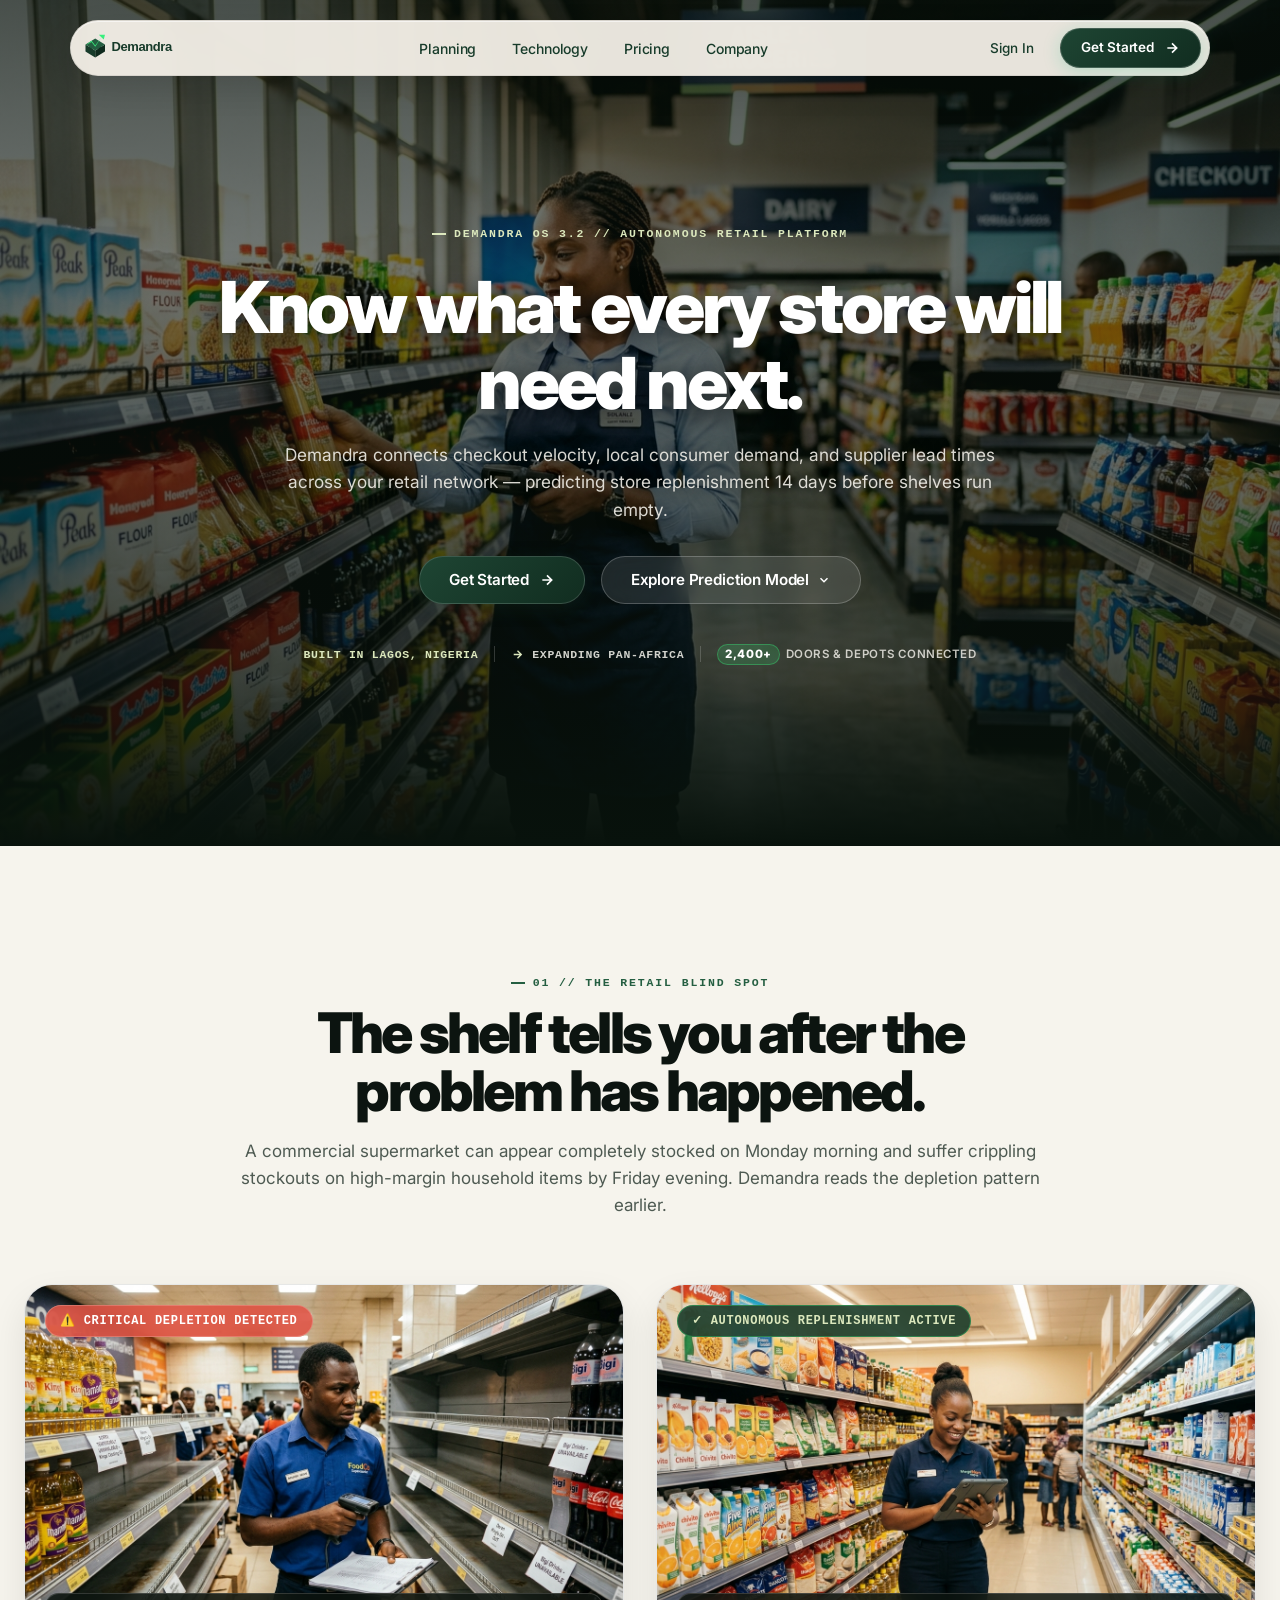
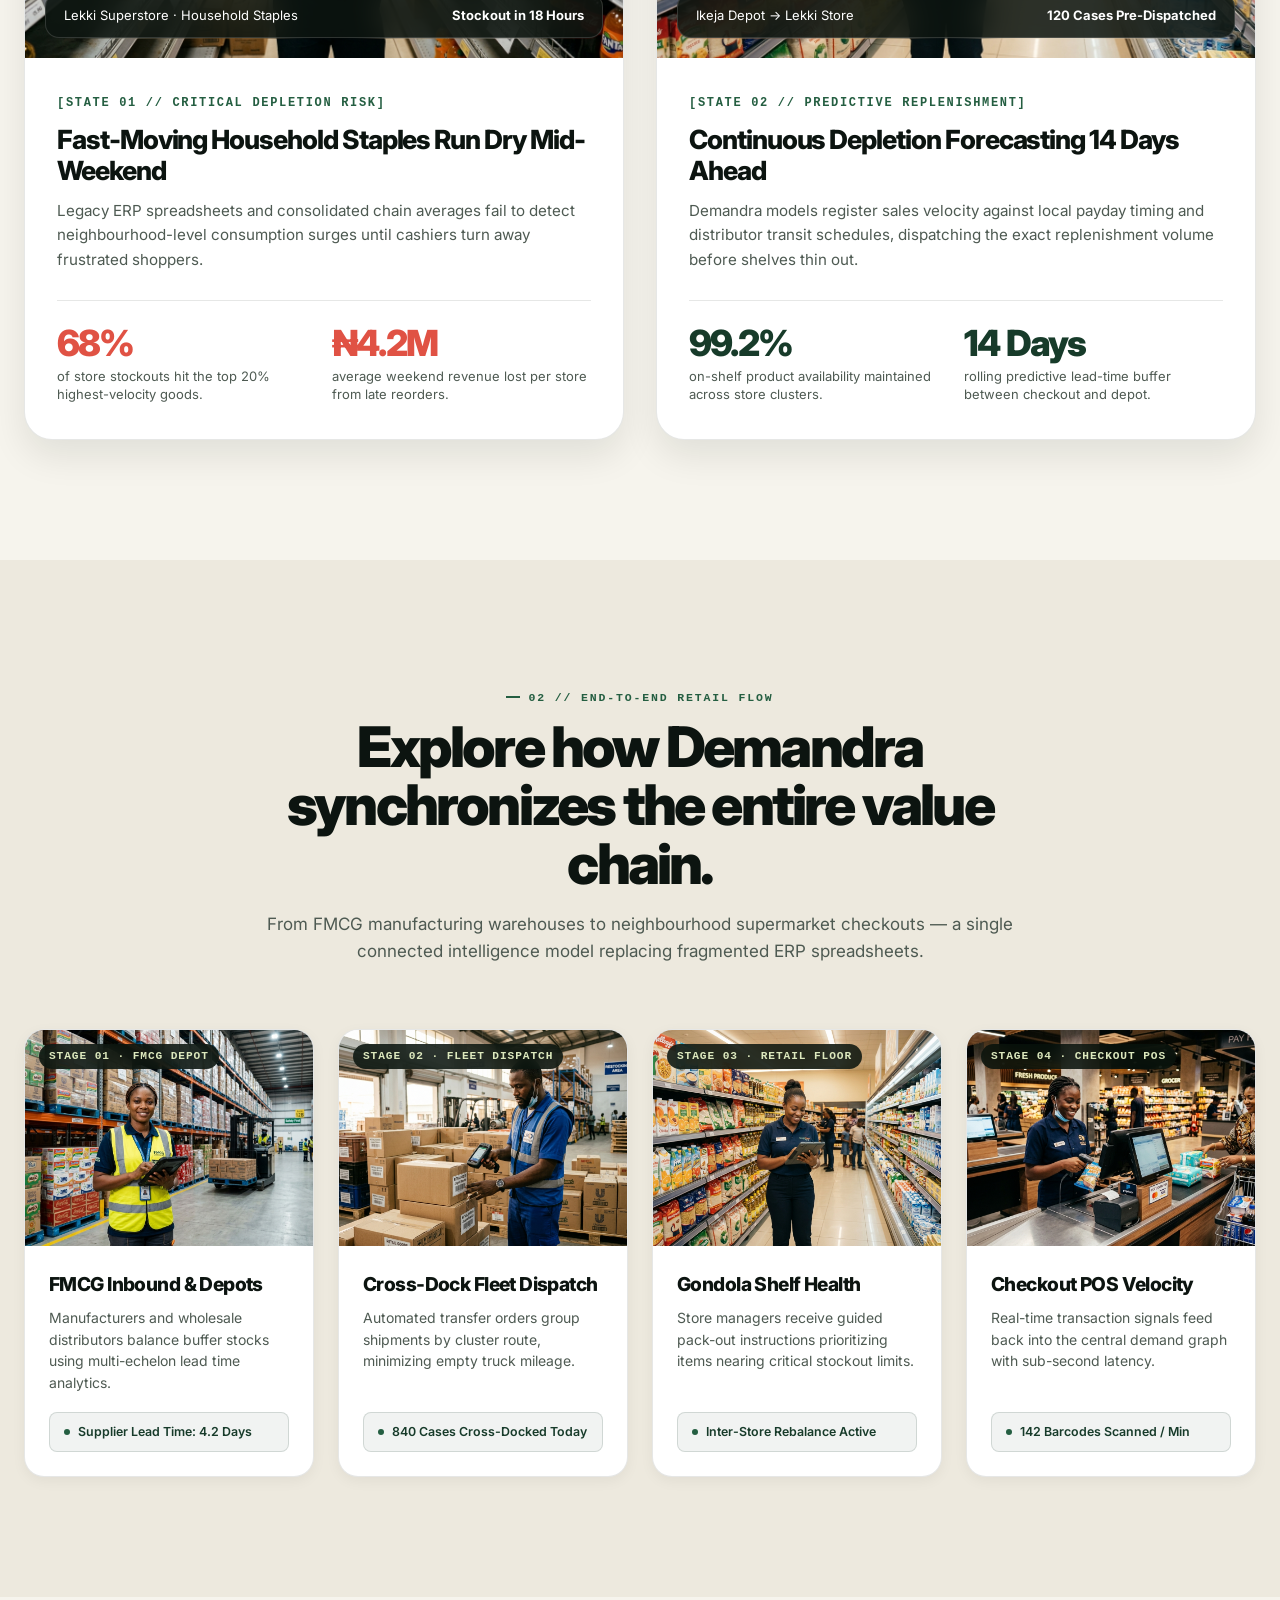
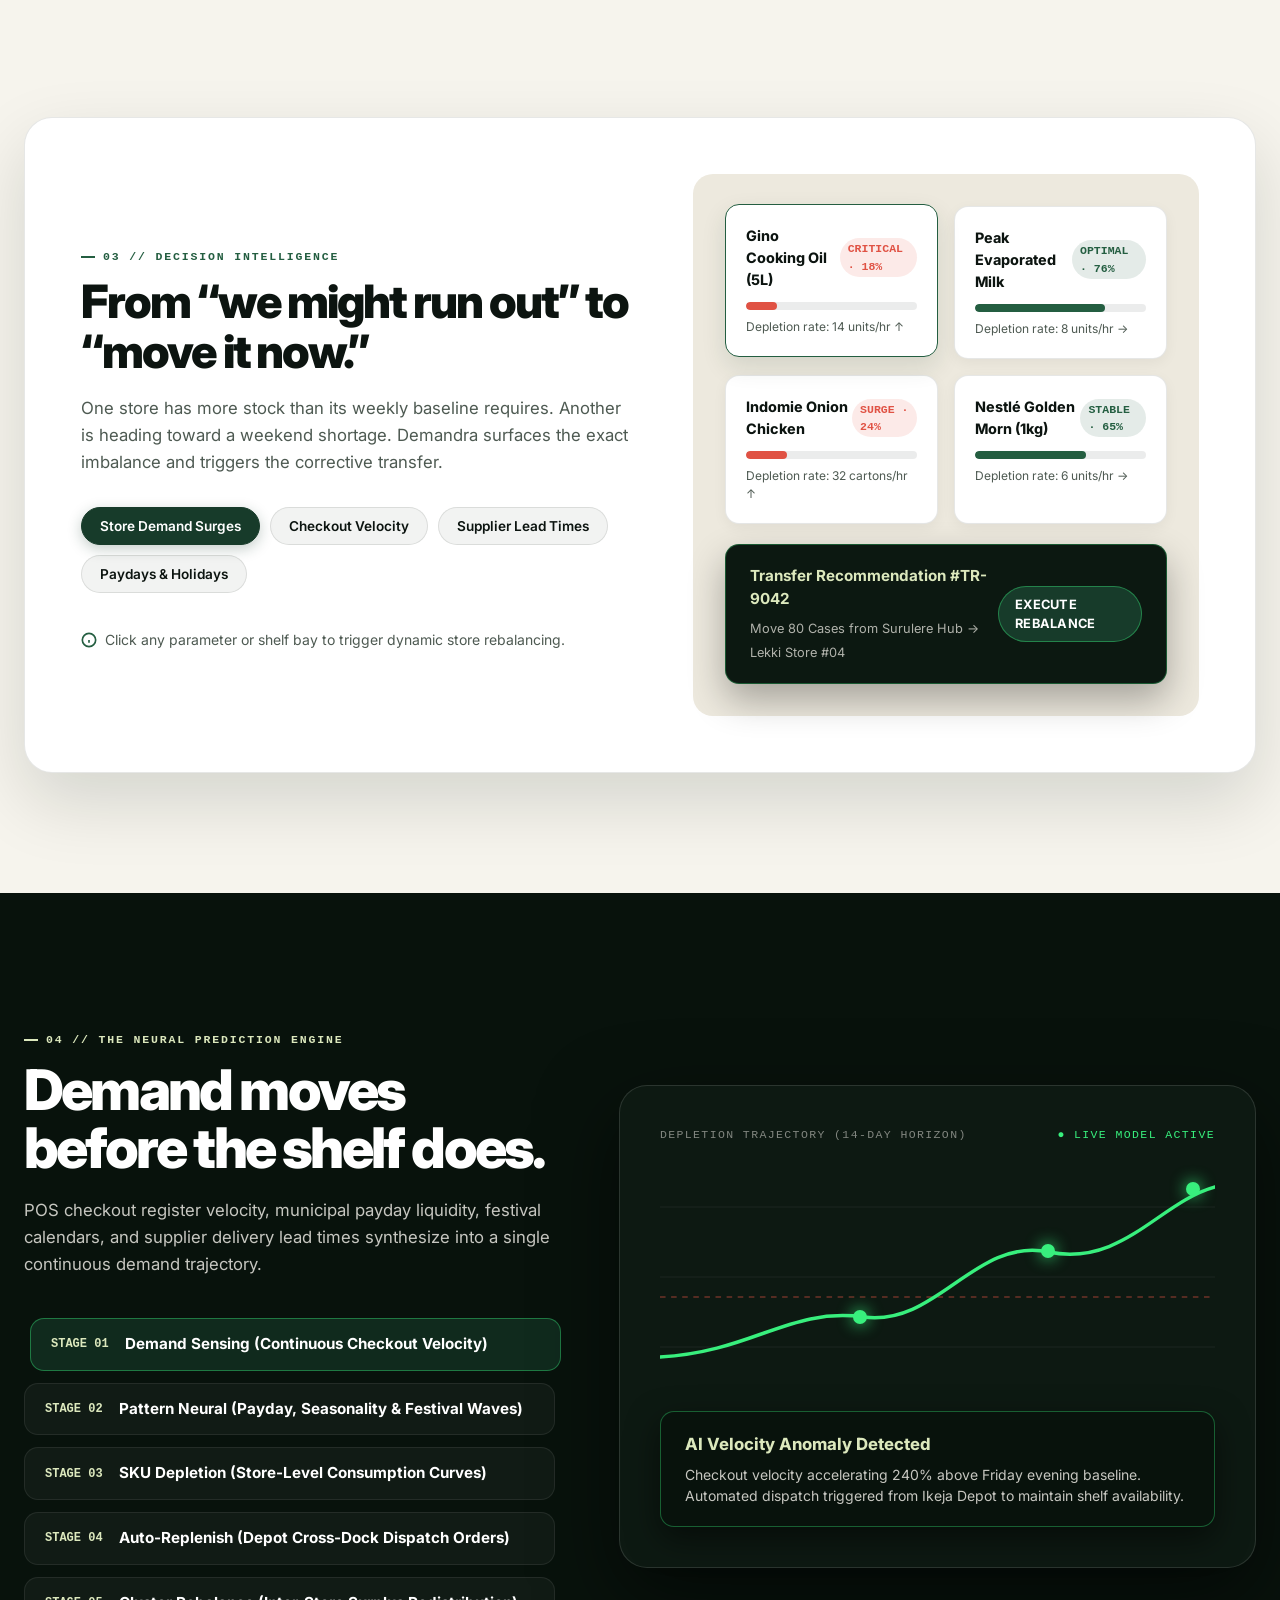
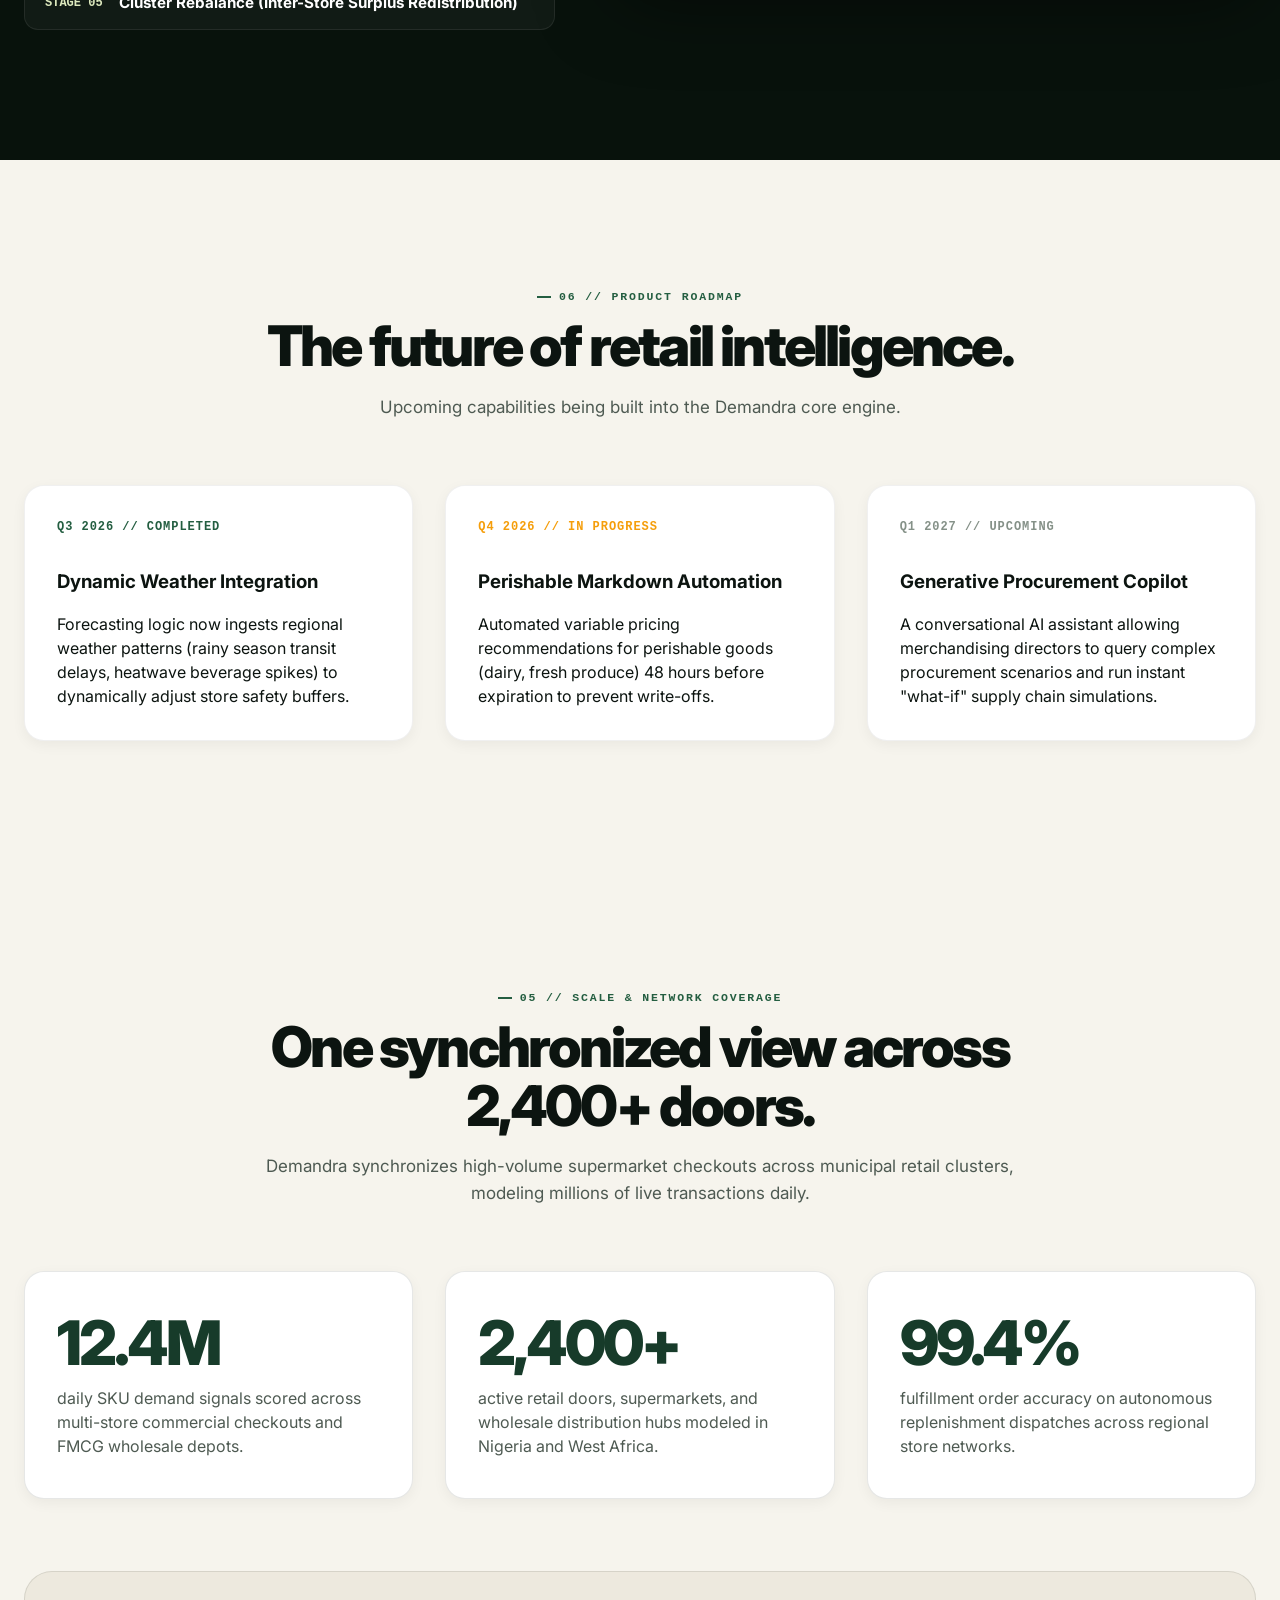
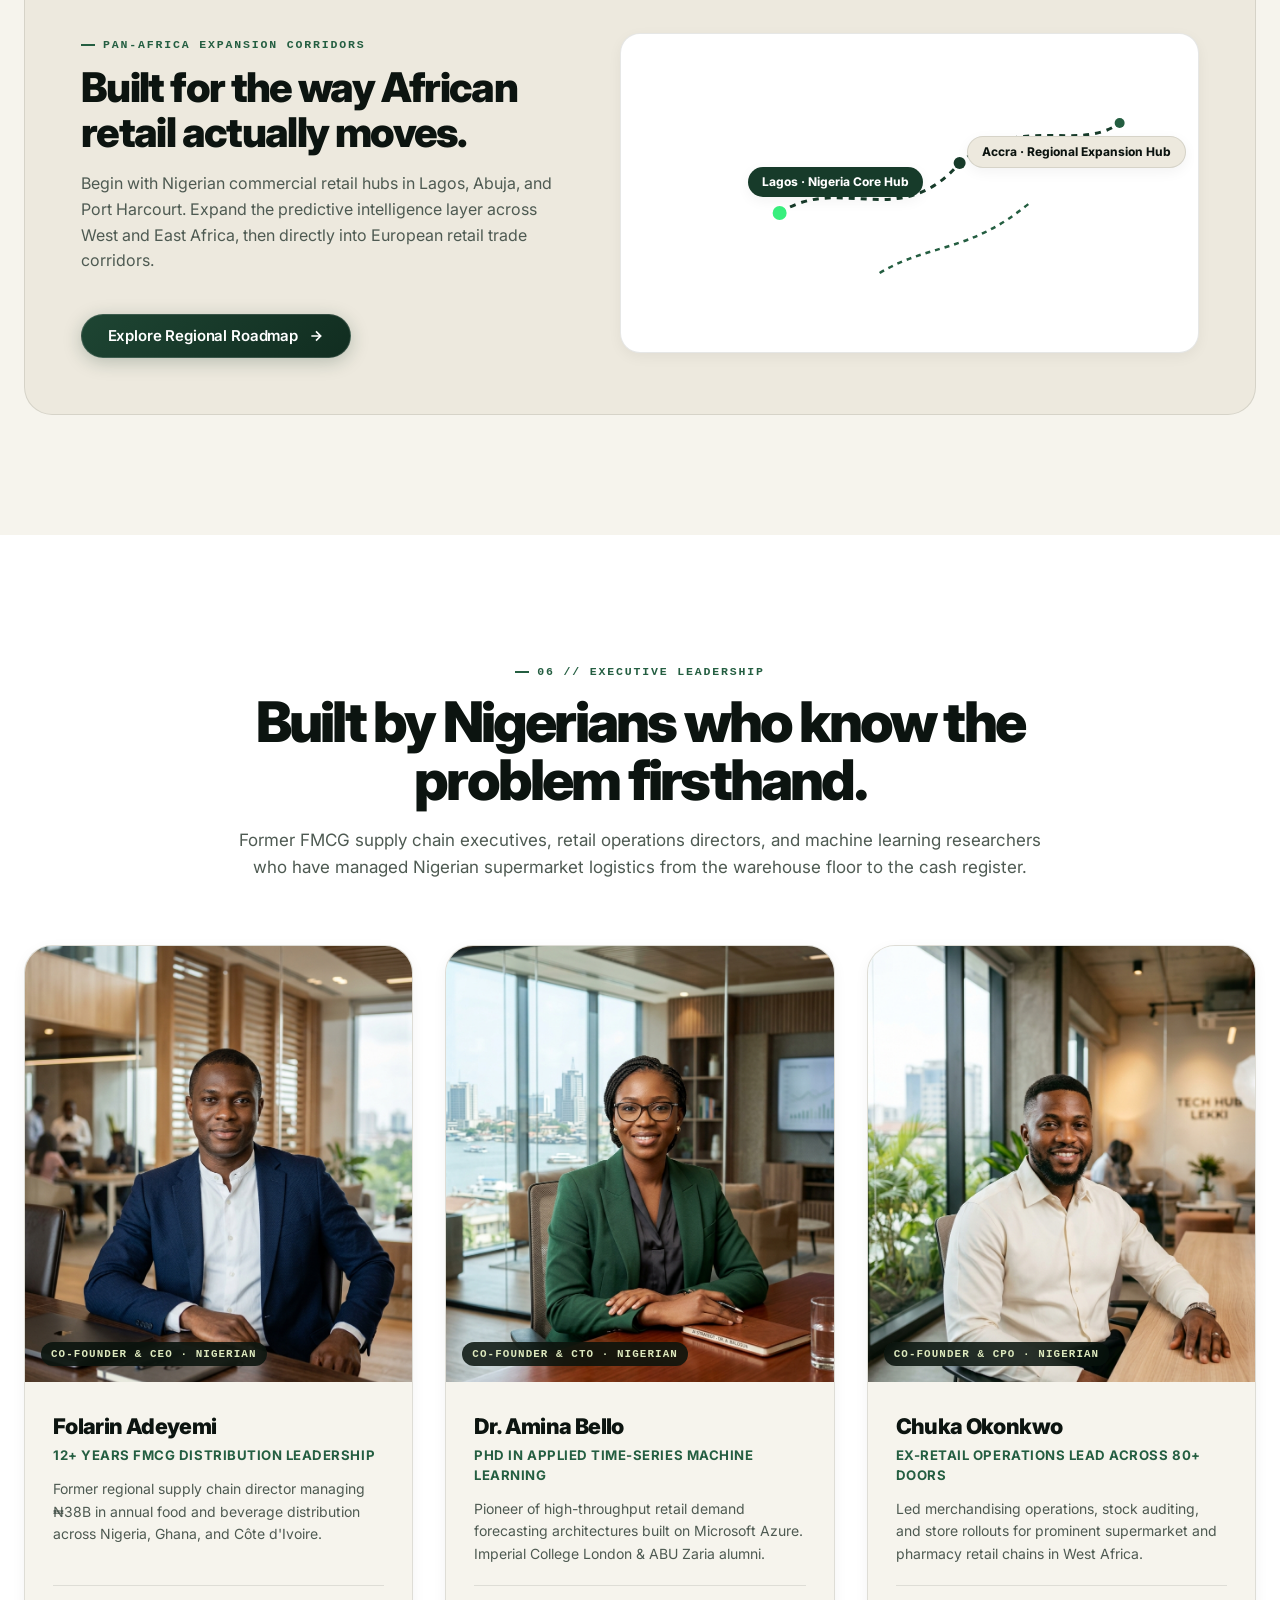
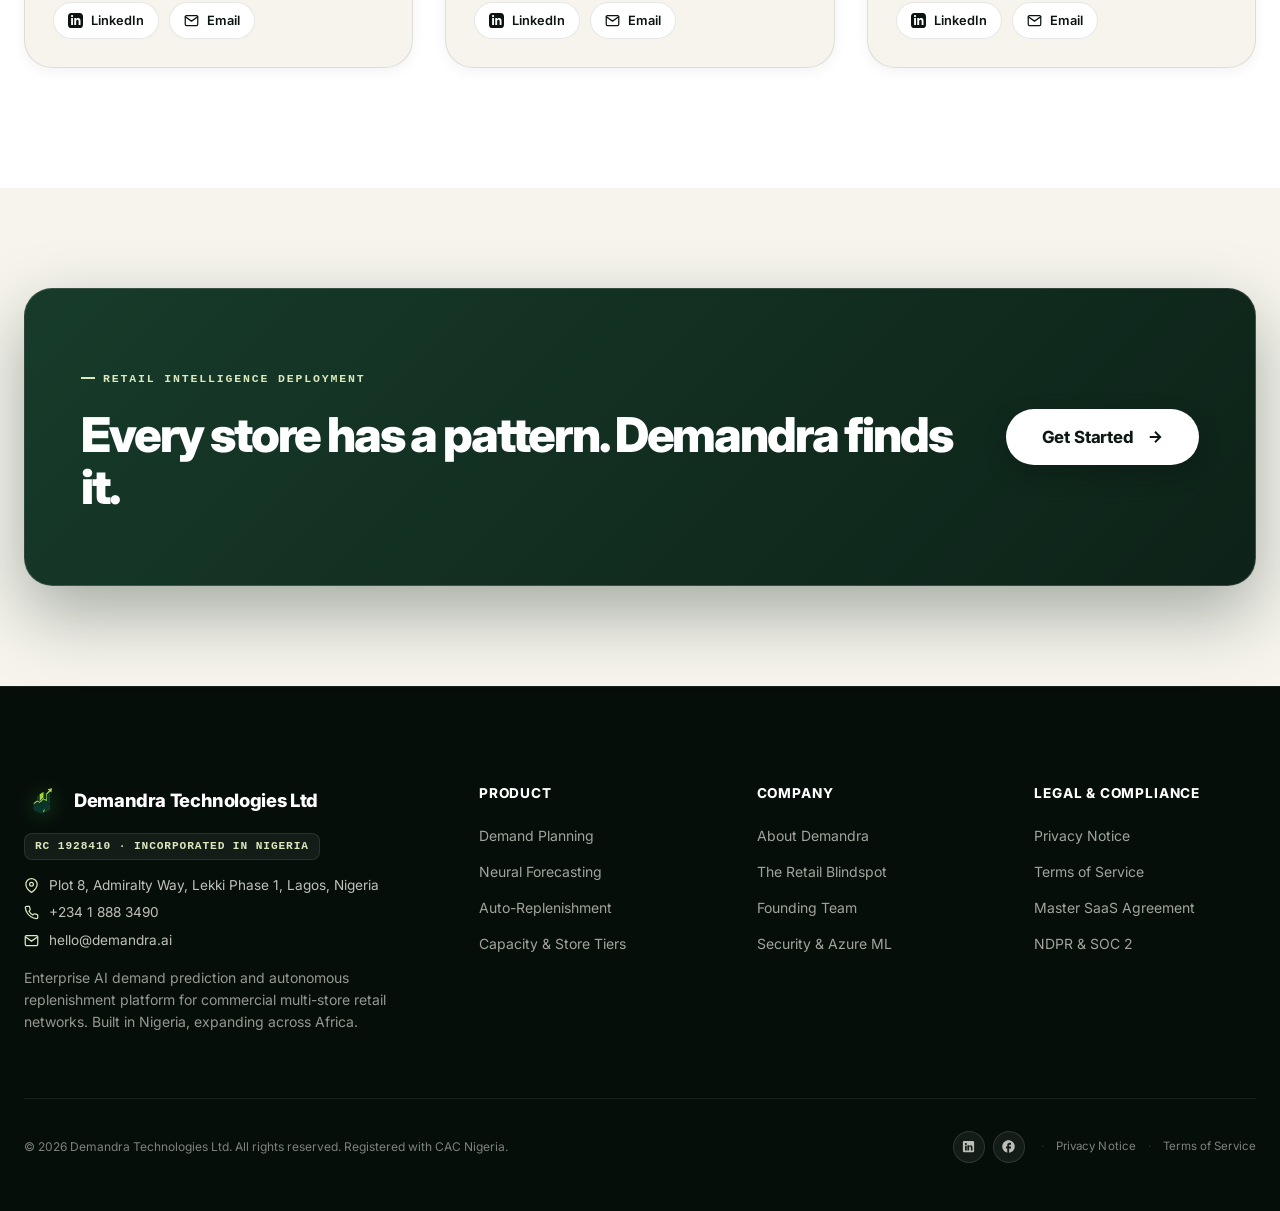
==== commit 7a83ac9a: "Deploy to GitHub Pages" ====
--- a/index.html
+++ b/index.html
@@ -48,15 +48,15 @@
     <div class="nav-pill-container">
       <!-- Authentic Demandra Brand Symbol (Extracted Directly from Master PRD Artwork) -->
       <a href="index.html" class="nav-brand-symbol" aria-label="Demandra Home">
-        <img src="assets/img/demandra-symbol@2x.png" alt="Demandra" class="brand-symbol-img" width="36" height="36" />
+        <img src="assets/img/logo-dark.svg" alt="Demandra Symbol" height="32" width="130" style="object-fit: contain;">
       </a>
 
       <!-- Spacious Primary Navigation Links (Per PRD Section 5) -->
       <nav class="nav-links" aria-label="Primary Navigation">
-        <a href="#blindspot" class="nav-link">Planning</a>
-        <a href="#neural-engine" class="nav-link">Demand Intelligence</a>
-        <a href="#value-chain" class="nav-link">Retail Operations</a>
-        <a href="#team" class="nav-link">Company</a>
+        <a href="solution.html" class="nav-link">Planning</a>
+        <a href="technology.html" class="nav-link">Technology</a>
+        <a href="pricing.html" class="nav-link">Pricing</a>
+        <a href="about.html" class="nav-link">Company</a>
       </nav>
 
       <!-- Nav Actions -->
@@ -75,12 +75,10 @@
 
   <!-- Mobile Drawer -->
   <div class="nav-drawer" id="navDrawer">
-    <a href="#blindspot" class="drawer-link">Planning</a>
-    <a href="#neural-engine" class="drawer-link">Demand Intelligence</a>
-    <a href="#value-chain" class="drawer-link">Retail Operations</a>
-    <a href="#team" class="drawer-link">Company Leadership</a>
-    <a href="solution.html" class="drawer-link">Solution Architecture</a>
-    <a href="pricing.html" class="drawer-link">Store Tiers &amp; Pricing</a>
+    <a href="solution.html" class="drawer-link">Planning</a>
+    <a href="technology.html" class="drawer-link">Technology</a>
+    <a href="pricing.html" class="drawer-link">Pricing</a>
+    <a href="about.html" class="drawer-link">Company</a>
     <a href="login.html" class="drawer-link">Retail Ops Portal</a>
     <button type="button" class="btn-primary" style="width: 100%; justify-content: center; margin-top: 1rem;" data-open-modal>
       Get Started
@@ -462,7 +460,36 @@
       </div>
     </section>
 
-    <!-- ============================ 7. SECTION 5: SCALE PROOF (Billion Dollar Backbone) ============================ -->
+    
+    <!-- ============================ ROADMAP SECTION ============================ -->
+    <section class="section-roadmap section-padding" id="roadmap">
+      <div class="container">
+        <div class="section-head-center">
+          <div class="mono-tag">06 // PRODUCT ROADMAP</div>
+          <h2>The future of retail intelligence.</h2>
+          <p>Upcoming capabilities being built into the Demandra core engine.</p>
+        </div>
+        <div class="cards-triad">
+          <div class="feature-card" style="background: var(--bg-surface); padding: 32px; border-radius: var(--radius-lg); border: 1px solid rgba(0,0,0,0.06);">
+            <span class="feature-card-num" style="color: var(--accent-emerald);">Q3 2026 // COMPLETED</span>
+            <h3 style="margin: 16px 0;">Dynamic Weather Integration</h3>
+            <p>Forecasting logic now ingests regional weather patterns (rainy season transit delays, heatwave beverage spikes) to dynamically adjust store safety buffers.</p>
+          </div>
+          <div class="feature-card" style="background: var(--bg-surface); padding: 32px; border-radius: var(--radius-lg); border: 1px solid rgba(0,0,0,0.06);">
+            <span class="feature-card-num" style="color: var(--accent-amber);">Q4 2026 // IN PROGRESS</span>
+            <h3 style="margin: 16px 0;">Perishable Markdown Automation</h3>
+            <p>Automated variable pricing recommendations for perishable goods (dairy, fresh produce) 48 hours before expiration to prevent write-offs.</p>
+          </div>
+          <div class="feature-card" style="background: var(--bg-surface); padding: 32px; border-radius: var(--radius-lg); border: 1px solid rgba(0,0,0,0.06);">
+            <span class="feature-card-num" style="color: var(--text-faint);">Q1 2027 // UPCOMING</span>
+            <h3 style="margin: 16px 0;">Generative Procurement Copilot</h3>
+            <p>A conversational AI assistant allowing merchandising directors to query complex procurement scenarios and run instant "what-if" supply chain simulations.</p>
+          </div>
+        </div>
+      </div>
+    </section>
+
+      <!-- ============================ 7. SECTION 5: SCALE PROOF (Billion Dollar Backbone) ============================ -->
     <section class="section-scale-proof reveal-fade" id="scale-network">
       <div class="container">
         <div class="section-head-center">
--- a/assets/styles.css
+++ b/assets/styles.css
@@ -5,6 +5,25 @@
    ========================================================================== */
 
 :root {
+  /* Alias variables for legacy secondary pages */
+  --green: var(--accent-emerald);
+  --muted: var(--text-muted);
+  --line: var(--border-light);
+  --line-main: var(--border-light);
+  --line-subtle: rgba(12, 20, 16, 0.05);
+  --bg-ivory: var(--bg-primary);
+  --text-ink: var(--text-main);
+  --text-ink-muted: var(--text-muted);
+  --text-ink-faint: var(--text-faint);
+  --alert-red: var(--accent-coral);
+  --accent-leaf: var(--accent-emerald);
+  --accent-leaf-dark: var(--accent-forest);
+  --accent-leaf-subtle: var(--accent-lime);
+  --accent-clay: var(--accent-amber);
+  --text-warm-white: var(--text-inverse);
+  --text-on-dark: var(--text-inverse);
+  --text-on-dark-muted: var(--text-inverse-muted);
+
   /* Color Palette */
   --bg-primary: #f6f4ed;
   --bg-surface: #ffffff;
@@ -32,6 +51,7 @@
   --border-glow: rgba(56, 239, 125, 0.35);
   
   --radius-xl: 28px;
+  --radius-2xl: 32px;
   --radius-lg: 20px;
   --radius-md: 14px;
   --radius-sm: 8px;
@@ -227,9 +247,10 @@
 }
 
 .btn-secondary-dark {
-  background: rgba(12, 20, 16, 0.05);
-  color: var(--text-main);
-  border: 1px solid var(--border-light);
+    background: rgba(12, 20, 16, 0.03);
+    color: var(--text-main);
+    border: 1px solid var(--border-light);
+    transition: all 0.3s ease;
 }
 
 .btn-secondary-dark:hover {
@@ -464,8 +485,8 @@
     rgba(8, 18, 12, 0.72) 80%,
     #08120c 100%
   );
-  backdrop-filter: blur(1.5px);
-  -webkit-backdrop-filter: blur(1.5px);
+  /* backdrop-filter removed for performance */
+  -webkit-/* backdrop-filter removed for performance */
 }
 
 .hero-container {
@@ -2400,3 +2421,465 @@
 .delay-300 { transition-delay: 0.3s; }
 .delay-400 { transition-delay: 0.4s; }
 
+
+/* --- NEW NAVBAR OVERRIDES --- */
+.nav-pill-container {
+  background: rgba(244, 240, 231, 0.95) !important;
+  border: 1px solid rgba(0, 0, 0, 0.08) !important;
+  box-shadow: 0 12px 32px rgba(0, 0, 0, 0.12), inset 0 1px 0 rgba(255, 255, 255, 0.6) !important;
+}
+
+.nav-link { color: #173b2a !important; }
+.nav-link:hover { color: #0f2a1d !important; }
+.btn-nav-signin { color: #173b2a !important; }
+.btn-nav-signin:hover { color: #0f2a1d !important; background: rgba(23, 59, 42, 0.08) !important; }
+.mobile-toggle svg { stroke: #173b2a !important; }
+
+/* Ensure the roadmap section looks good on homepage */
+.section-roadmap { background-color: var(--bg-primary); }
+
+/* ==========================================================================
+   11. SECONDARY PAGES (Pricing, Solution, About, etc.)
+   ========================================================================== */
+
+/* Page Hero */
+.page-hero {
+  padding: 140px 0 60px;
+  background: var(--bg-primary);
+  text-align: center;
+}
+.page-hero-inner {
+  max-width: 800px;
+  margin: 0 auto;
+}
+.breadcrumbs {
+  font-size: 0.85rem;
+  font-weight: 600;
+  color: var(--text-muted);
+  margin-bottom: 24px;
+  display: flex;
+  align-items: center;
+  justify-content: center;
+  gap: 8px;
+}
+.breadcrumbs a {
+  color: var(--accent-emerald);
+  text-decoration: none;
+}
+.page-title {
+  font-size: clamp(32px, 5vw, 56px);
+  font-weight: 800;
+  color: var(--text-main);
+  letter-spacing: -0.02em;
+  margin-bottom: 24px;
+  line-height: 1.1;
+}
+.page-lead {
+  font-size: 1.125rem;
+  color: var(--text-muted);
+  line-height: 1.6;
+}
+
+/* Inner Sections */
+.inner-section {
+  padding: 96px 0;
+  background: var(--bg-surface);
+}
+.inner-section.alt-bg {
+  background: var(--bg-primary);
+}
+
+/* Pricing Cards */
+.pricing-cards-grid {
+  display: grid;
+  grid-template-columns: repeat(3, 1fr);
+  gap: 24px;
+}
+.pricing-plan-card {
+  background: var(--bg-primary);
+  border: 1px solid rgba(0,0,0,0.08);
+  border-radius: var(--radius-xl);
+  padding: 40px;
+  display: flex;
+  flex-direction: column;
+  position: relative;
+}
+.pricing-plan-card.is-recommended {
+  border: 2px solid var(--accent-emerald);
+  background: var(--bg-surface);
+  box-shadow: 0 24px 48px rgba(0,0,0,0.06);
+}
+.recommended-banner {
+  position: absolute;
+  top: -14px;
+  left: 50%;
+  transform: translateX(-50%);
+  background: var(--accent-emerald);
+  color: #fff;
+  font-size: 0.75rem;
+  font-weight: 750;
+  padding: 4px 12px;
+  border-radius: 20px;
+  letter-spacing: 0.05em;
+}
+.plan-tier-name {
+  font-size: 1.25rem;
+  font-weight: 700;
+  color: var(--text-main);
+  margin-bottom: 8px;
+}
+.plan-scope {
+  font-size: 0.875rem;
+  color: var(--text-muted);
+  margin-bottom: 24px;
+  min-height: 42px;
+}
+.plan-cost-box {
+  margin-bottom: 32px;
+  padding-bottom: 32px;
+  border-bottom: 1px solid rgba(0,0,0,0.08);
+}
+.plan-cost {
+  font-size: 2.5rem;
+  font-weight: 800;
+  color: var(--text-main);
+  letter-spacing: -0.02em;
+}
+.plan-term {
+  font-size: 0.875rem;
+  color: var(--text-muted);
+}
+.plan-feature-list {
+  list-style: none;
+  padding: 0;
+  margin: 0 0 32px 0;
+  flex-grow: 1;
+}
+.plan-feature-list li {
+  display: flex;
+  align-items: flex-start;
+  gap: 12px;
+  margin-bottom: 16px;
+  font-size: 0.9rem;
+  color: var(--text-main);
+}
+.plan-feature-list li svg {
+  width: 18px;
+  height: 18px;
+  color: var(--accent-emerald);
+  flex-shrink: 0;
+  margin-top: 2px;
+}
+
+/* Final CTA Block */
+.final-cta-block {
+  padding: 60px 0 96px;
+  background: var(--bg-primary);
+}
+.final-cta-box {
+  background: var(--bg-dark);
+  border-radius: var(--radius-2xl);
+  padding: 80px 40px;
+  text-align: center;
+  color: #fff;
+    border: 1px solid rgba(255, 255, 255, 0.08);
+    box-shadow: 0 32px 64px rgba(0,0,0,0.4), inset 0 2px 4px rgba(255,255,255,0.06);
+    position: relative;
+    overflow: hidden;
+}
+.final-cta-box .section-headline {
+  color: #fff;
+  font-size: clamp(28px, 5vw, 42px);
+}
+.final-cta-box .section-lead {
+  color: rgba(255,255,255,0.7);
+  max-width: 600px;
+  margin: 16px auto 32px;
+}
+
+/* Fix missing footer classes from secondary pages */
+.footer-columns {
+  display: grid;
+  grid-template-columns: 1.8fr 1fr 1fr 1fr;
+  gap: 56px;
+  margin-bottom: 64px;
+}
+.footer-link-list {
+  list-style: none;
+  padding: 0;
+  margin: 0;
+  display: flex;
+  flex-direction: column;
+  gap: 12px;
+}
+.footer-link-list a {
+  font-size: 0.875rem;
+  color: rgba(246, 244, 237, 0.65);
+  transition: color 0.15s ease;
+  text-decoration: none;
+}
+.footer-link-list a:hover {
+  color: #ffffff;
+}
+
+/* Mobile Responsiveness */
+@media (max-width: 900px) {
+  .pricing-cards-grid {
+    grid-template-columns: 1fr;
+  }
+  .footer-columns {
+    grid-template-columns: 1fr;
+    gap: 32px;
+  }
+}
+/* ==========================================================================
+   12. ADDITIONAL SECONDARY STYLES (Solution & About Pages)
+   ========================================================================== */
+
+/* Detail Grid Layout */
+.detail-grid {
+  display: grid;
+  grid-template-columns: 1fr 1fr;
+  gap: 64px;
+  align-items: center;
+  margin-bottom: 96px;
+}
+.detail-grid.reverse {
+  direction: rtl;
+}
+.detail-grid.reverse > * {
+  direction: ltr;
+}
+.detail-content {
+  max-width: 540px;
+}
+.detail-image-wrap {
+  position: relative;
+  border-radius: var(--radius-xl);
+  overflow: hidden;
+  box-shadow: 0 24px 64px rgba(0,0,0,0.1);
+  border: 1px solid rgba(0,0,0,0.05);
+}
+.detail-image-wrap img {
+  width: 100%;
+  height: auto;
+  display: block;
+}
+
+/* Eyebrow & Spec List */
+.eyebrow-tag {
+  display: inline-block;
+  font-family: ui-monospace, SFMono-Regular, monospace;
+  font-size: 0.75rem;
+  font-weight: 750;
+  letter-spacing: 0.08em;
+  color: var(--accent-emerald);
+  margin-bottom: 16px;
+}
+.spec-list {
+  list-style: none;
+  padding: 0;
+  margin: 32px 0 0 0;
+}
+.spec-list li {
+  position: relative;
+  padding-left: 24px;
+  margin-bottom: 16px;
+  font-size: 0.95rem;
+  color: var(--text-main);
+  line-height: 1.5;
+}
+.spec-list li::before {
+  content: "â€”";
+  position: absolute;
+  left: 0;
+  color: var(--accent-emerald);
+  font-weight: 800;
+}
+
+/* Section Headings inside details */
+.detail-content h2 {
+  font-size: clamp(28px, 4vw, 36px);
+  font-weight: 800;
+  letter-spacing: -0.02em;
+  color: var(--text-main);
+  line-height: 1.2;
+  margin-bottom: 24px;
+}
+.detail-content p {
+  font-size: 1.05rem;
+  color: var(--text-muted);
+  line-height: 1.6;
+  margin-bottom: 20px;
+}
+
+/* Mobile Responsiveness for Details */
+@media (max-width: 900px) {
+  .detail-grid {
+    grid-template-columns: 1fr;
+    gap: 40px;
+  }
+  .detail-grid.reverse {
+    direction: ltr;
+  }
+  .page-hero {
+    padding: 120px 24px 60px;
+  }
+  .inner-section {
+    padding: 64px 24px;
+  }
+}
+/* ==========================================================================
+   13. ABOUT PAGE CARDS (Team & Roadmap)
+   ========================================================================== */
+
+/* Three-column card grid (Used for Team and Roadmap) */
+.cards-triad {
+  display: grid;
+  grid-template-columns: repeat(3, 1fr);
+  gap: 32px;
+  margin-top: 48px;
+}
+
+/* Team Person Card */
+.person {
+  background: var(--bg-surface);
+  border: 1px solid var(--border-light);
+  border-radius: var(--radius-xl);
+  overflow: hidden;
+  display: flex;
+  flex-direction: column;
+  transition: transform 0.3s ease, box-shadow 0.3s ease;
+}
+.person:hover {
+  transform: translateY(-4px);
+  box-shadow: var(--shadow-lg);
+}
+.person img {
+  width: 100%;
+  height: 340px;
+  object-fit: cover;
+  object-position: top center;
+  display: block;
+}
+
+/* Feature/Roadmap Card */
+.feature-card {
+  background: var(--bg-surface);
+  border: 1px solid var(--border-light);
+  border-radius: var(--radius-lg);
+  padding: 32px;
+  display: flex;
+  flex-direction: column;
+  box-shadow: var(--shadow-sm);
+  transition: transform 0.3s ease;
+}
+.feature-card:hover {
+  transform: translateY(-2px);
+  box-shadow: var(--shadow-md);
+}
+.feature-card-num {
+  font-family: ui-monospace, SFMono-Regular, monospace;
+  font-size: 0.75rem;
+  font-weight: 750;
+  letter-spacing: 0.08em;
+  color: var(--text-faint);
+  margin-bottom: 16px;
+  display: block;
+}
+
+/* Mobile Responsiveness for Triads */
+@media (max-width: 900px) {
+  .cards-triad {
+    grid-template-columns: 1fr;
+    gap: 24px;
+  }
+}
+/* ==========================================================================
+   13. ABOUT PAGE CARDS (Team & Roadmap)
+   ========================================================================== */
+
+/* Three-column card grid (Used for Team and Roadmap) */
+.cards-triad {
+  display: grid;
+  grid-template-columns: repeat(3, 1fr);
+  gap: 32px;
+  margin-top: 48px;
+}
+
+/* Team Person Card */
+.person {
+  background: var(--bg-surface);
+  border: 1px solid var(--border-light);
+  border-radius: var(--radius-xl);
+  overflow: hidden;
+  display: flex;
+  flex-direction: column;
+  transition: transform 0.3s ease, box-shadow 0.3s ease;
+}
+.person:hover {
+  transform: translateY(-4px);
+  box-shadow: var(--shadow-lg);
+}
+.person img {
+  width: 100%;
+  height: 340px;
+  object-fit: cover;
+  object-position: top center;
+  display: block;
+}
+
+/* Feature/Roadmap Card */
+.feature-card {
+  background: var(--bg-surface);
+  border: 1px solid var(--border-light);
+  border-radius: var(--radius-lg);
+  padding: 32px;
+  display: flex;
+  flex-direction: column;
+  box-shadow: var(--shadow-sm);
+  transition: transform 0.3s ease;
+}
+.feature-card:hover {
+  transform: translateY(-2px);
+  box-shadow: var(--shadow-md);
+}
+.feature-card-num {
+  font-family: ui-monospace, SFMono-Regular, monospace;
+  font-size: 0.75rem;
+  font-weight: 750;
+  letter-spacing: 0.08em;
+  color: var(--text-faint);
+  margin-bottom: 16px;
+  display: block;
+}
+
+/* Mobile Responsiveness for Triads */
+@media (max-width: 900px) {
+  .cards-triad {
+    grid-template-columns: 1fr;
+    gap: 24px;
+  }
+}
+
+.person-role-tag { position: absolute; bottom: 12px; left: 12px; font-size: 10px; letter-spacing: 0.1em; font-weight: 700; color: #fff; background: rgba(16, 21, 18, 0.78); padding: 4px 8px; border-radius: 6px; text-transform: uppercase; backdrop-filter: blur(4px); }
+
+
+
+/* Standard Section Spacing */
+.section-padding {
+  padding: 120px 0;
+}
+@media (max-width: 900px) {
+  .section-padding {
+    padding: 80px 0;
+  }
+}
+
+
+/* Global Mobile Section Padding Adjustments */
+@media (max-width: 900px) {
+  .section-blindspot, .section-value-chain, .section-decision-scene, .section-scale-proof, .section-team, .section-roadmap, .section-padding {
+    padding: 80px 0 !important;
+  }
+}
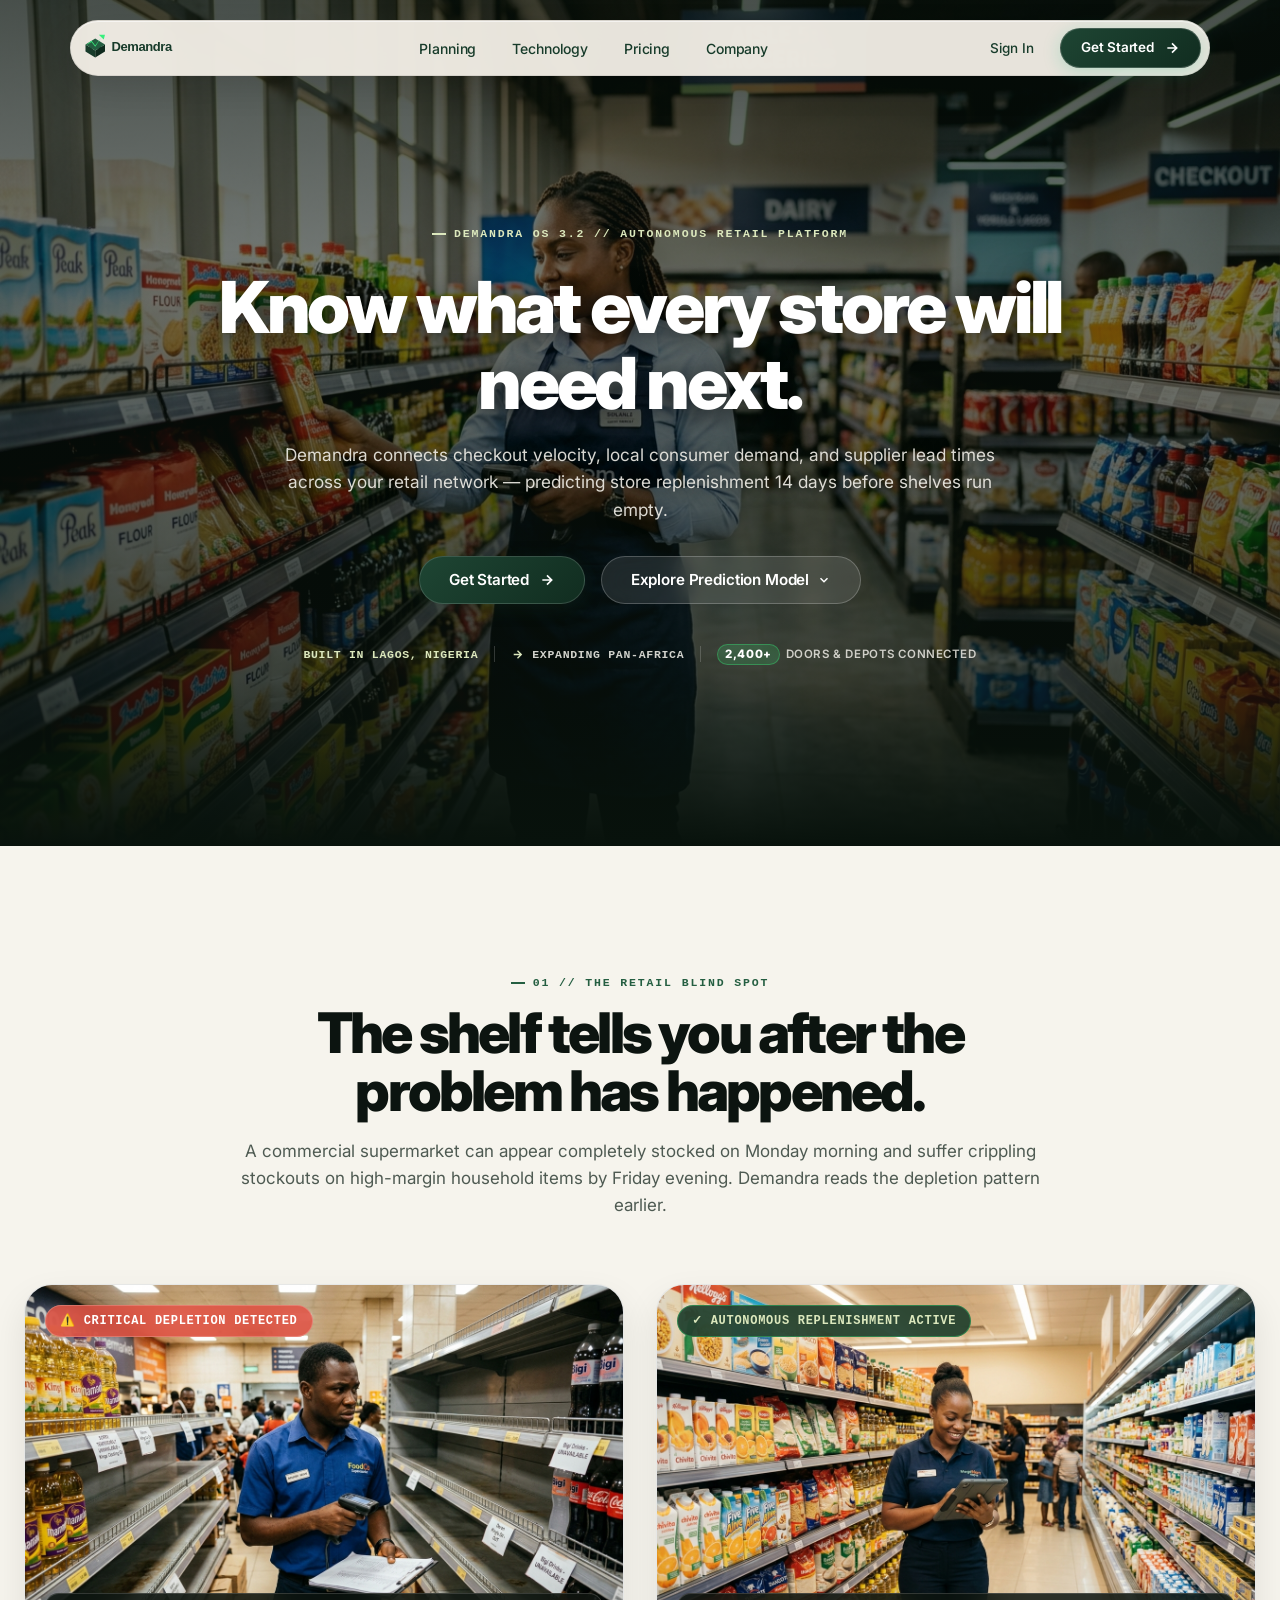
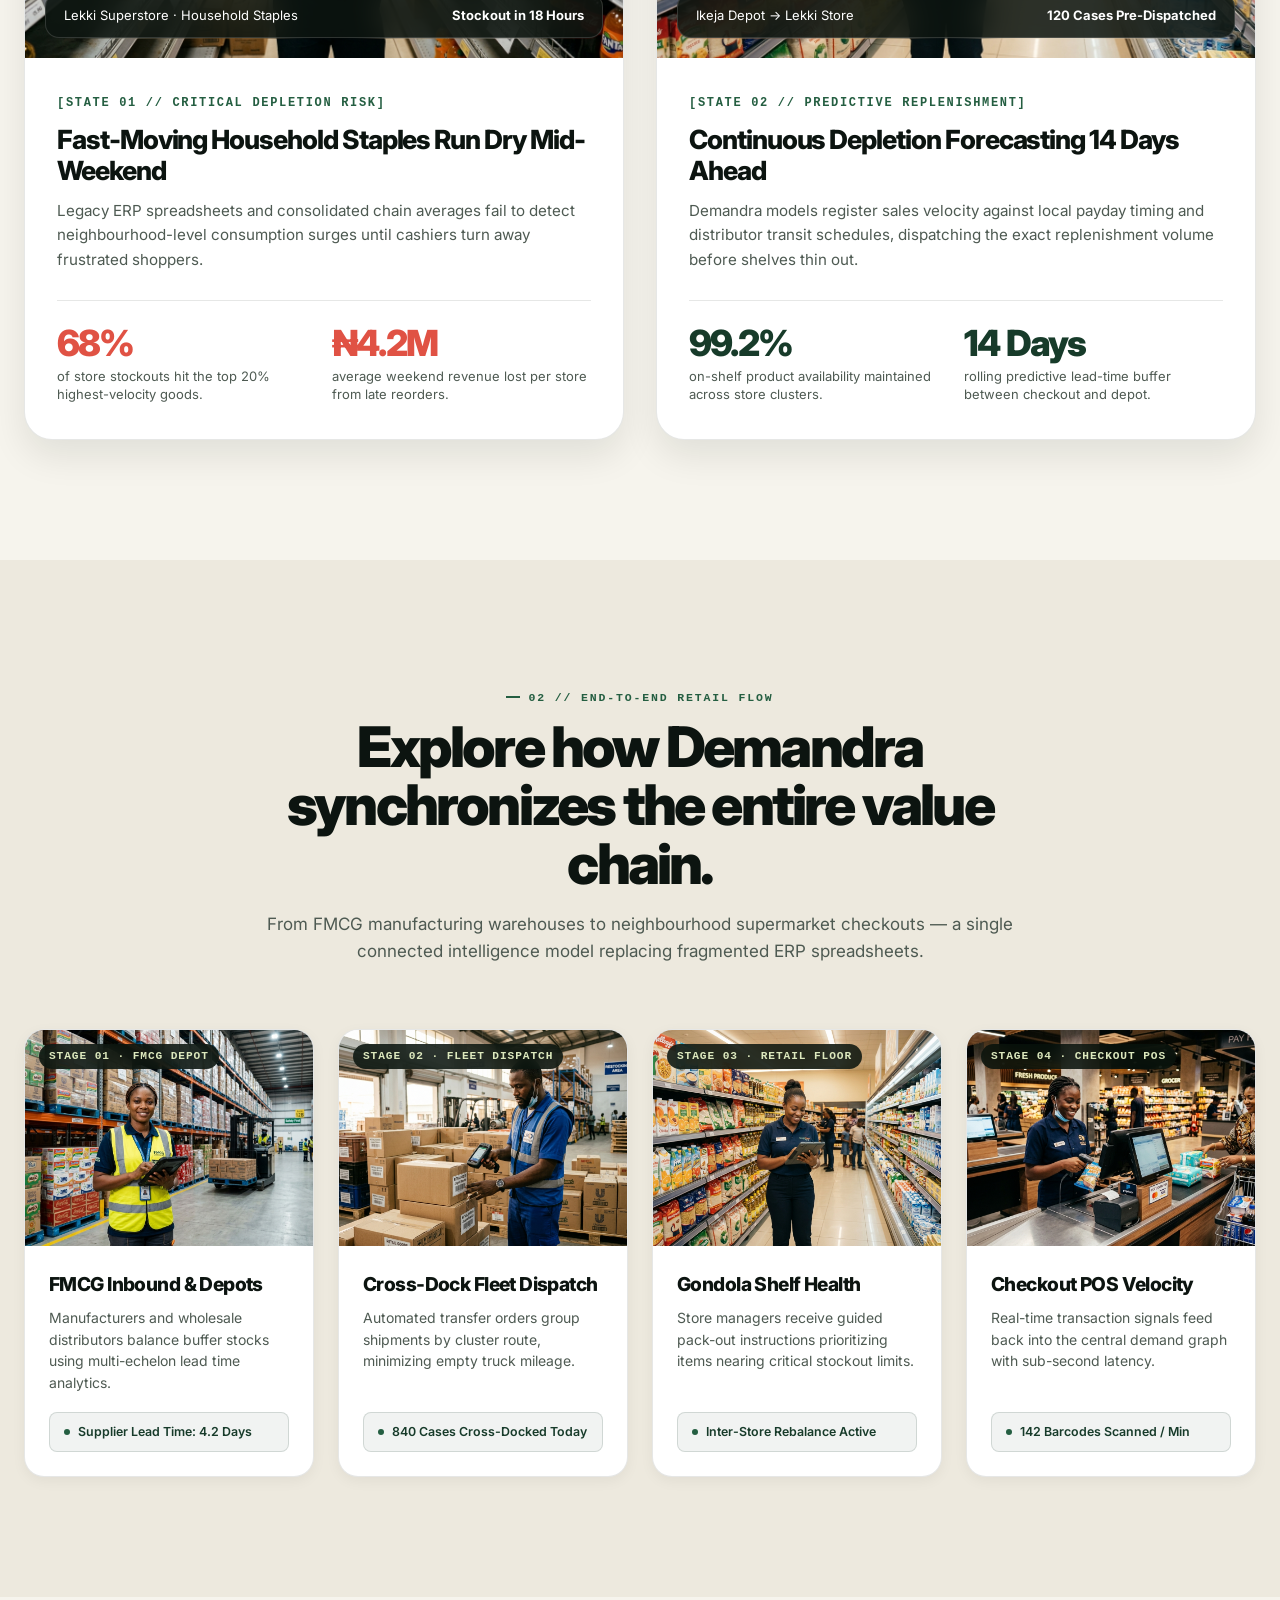
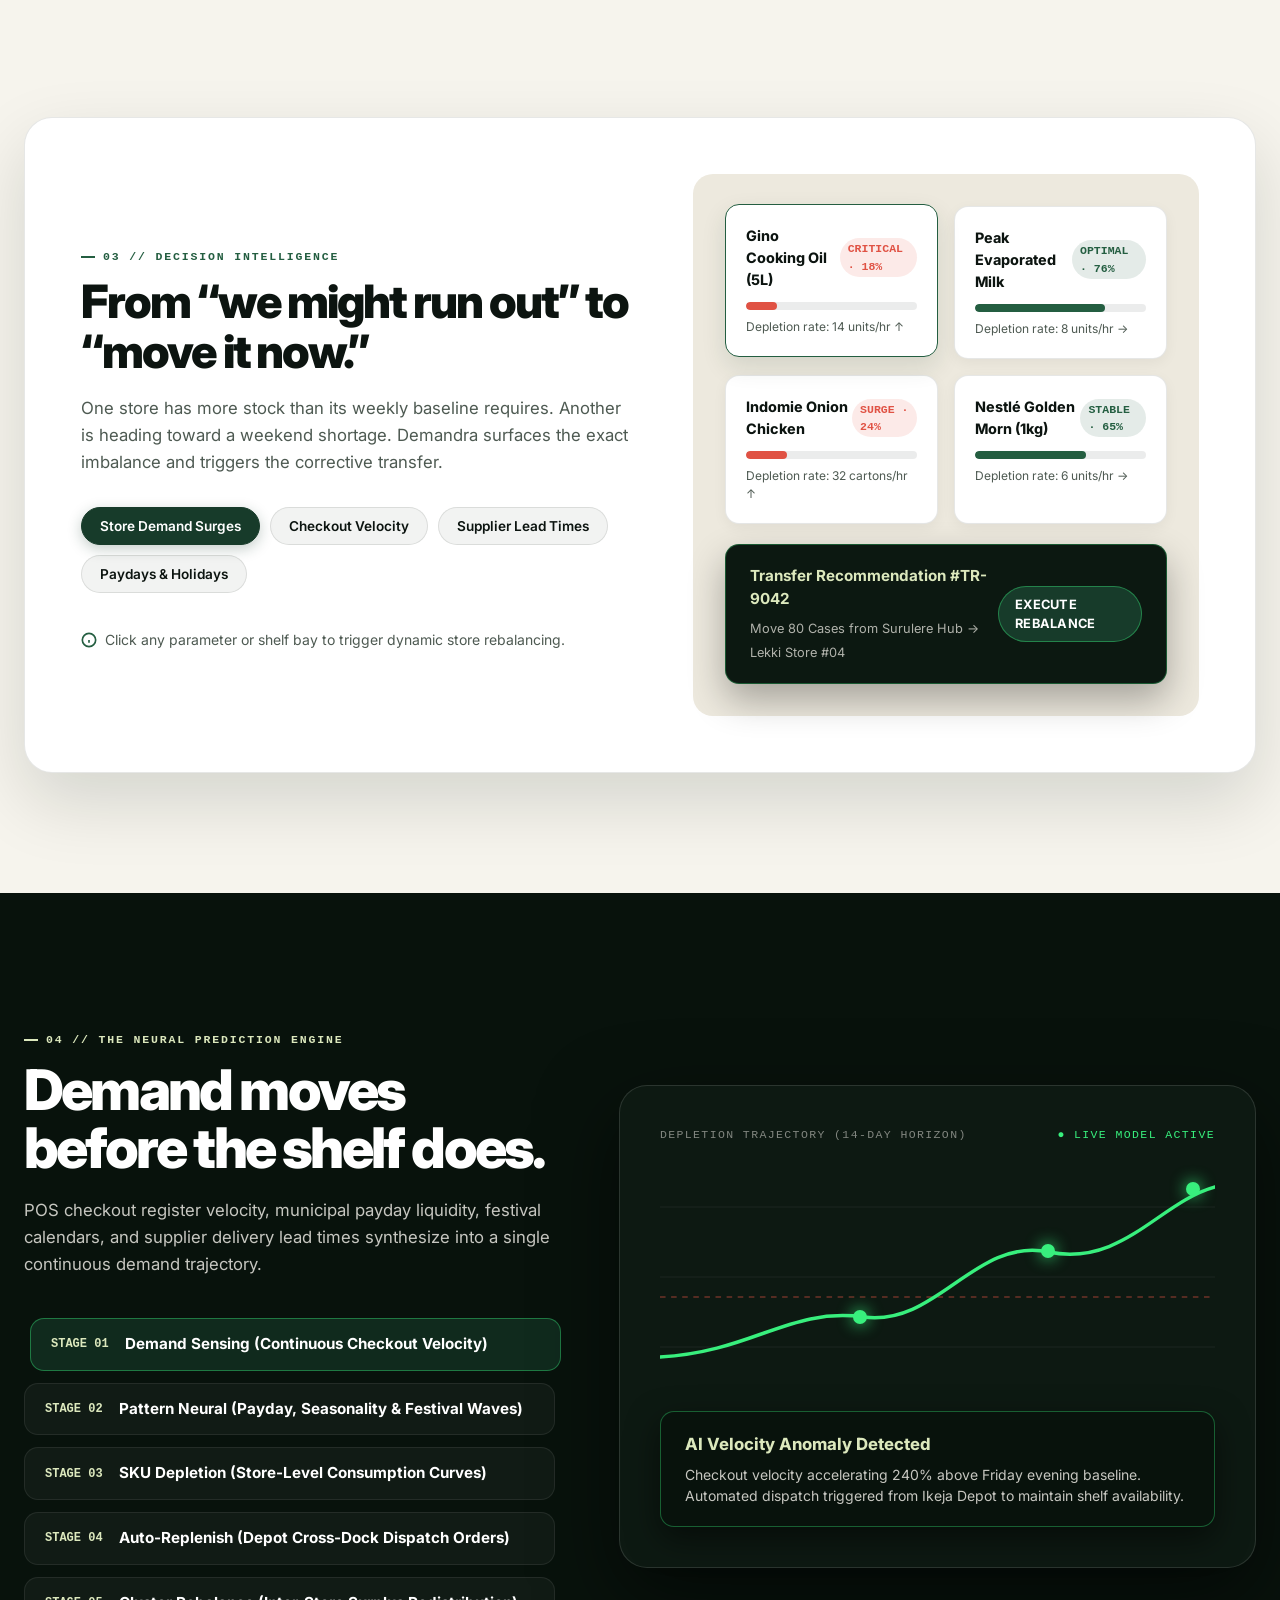
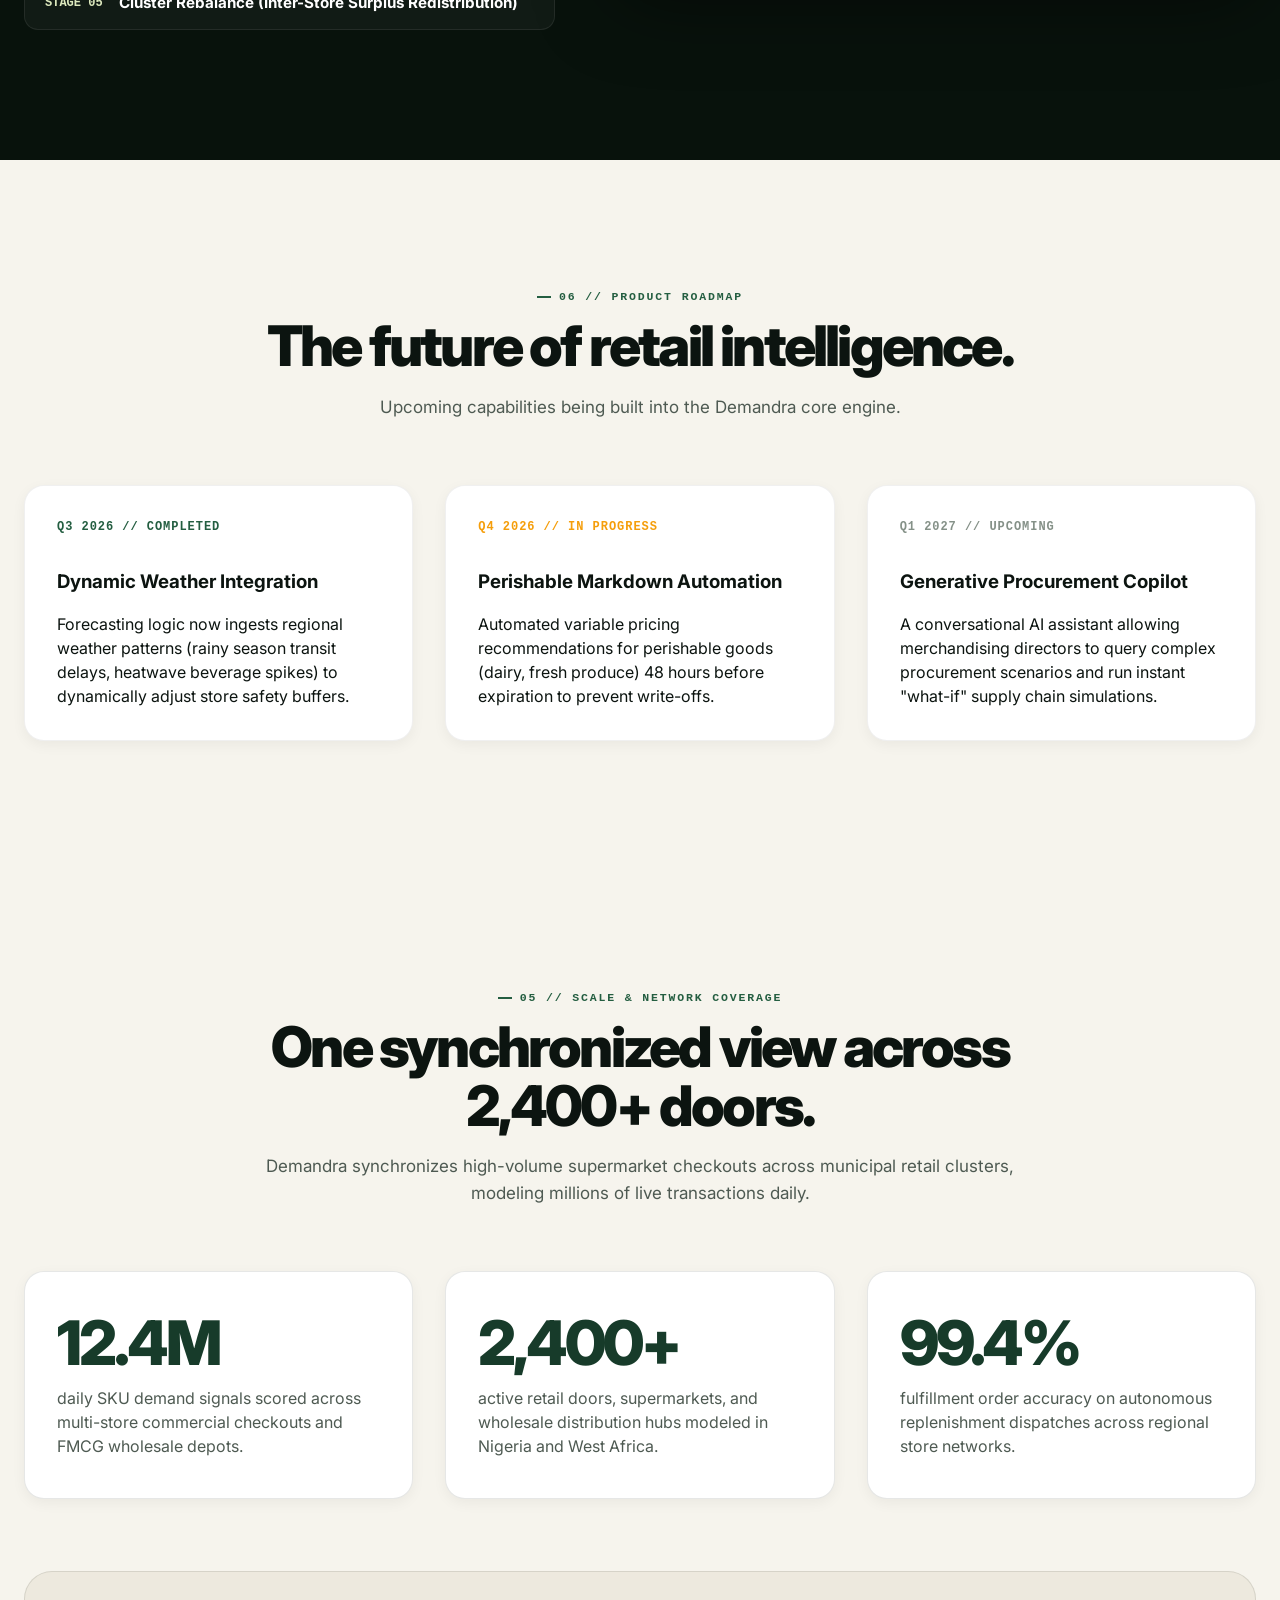
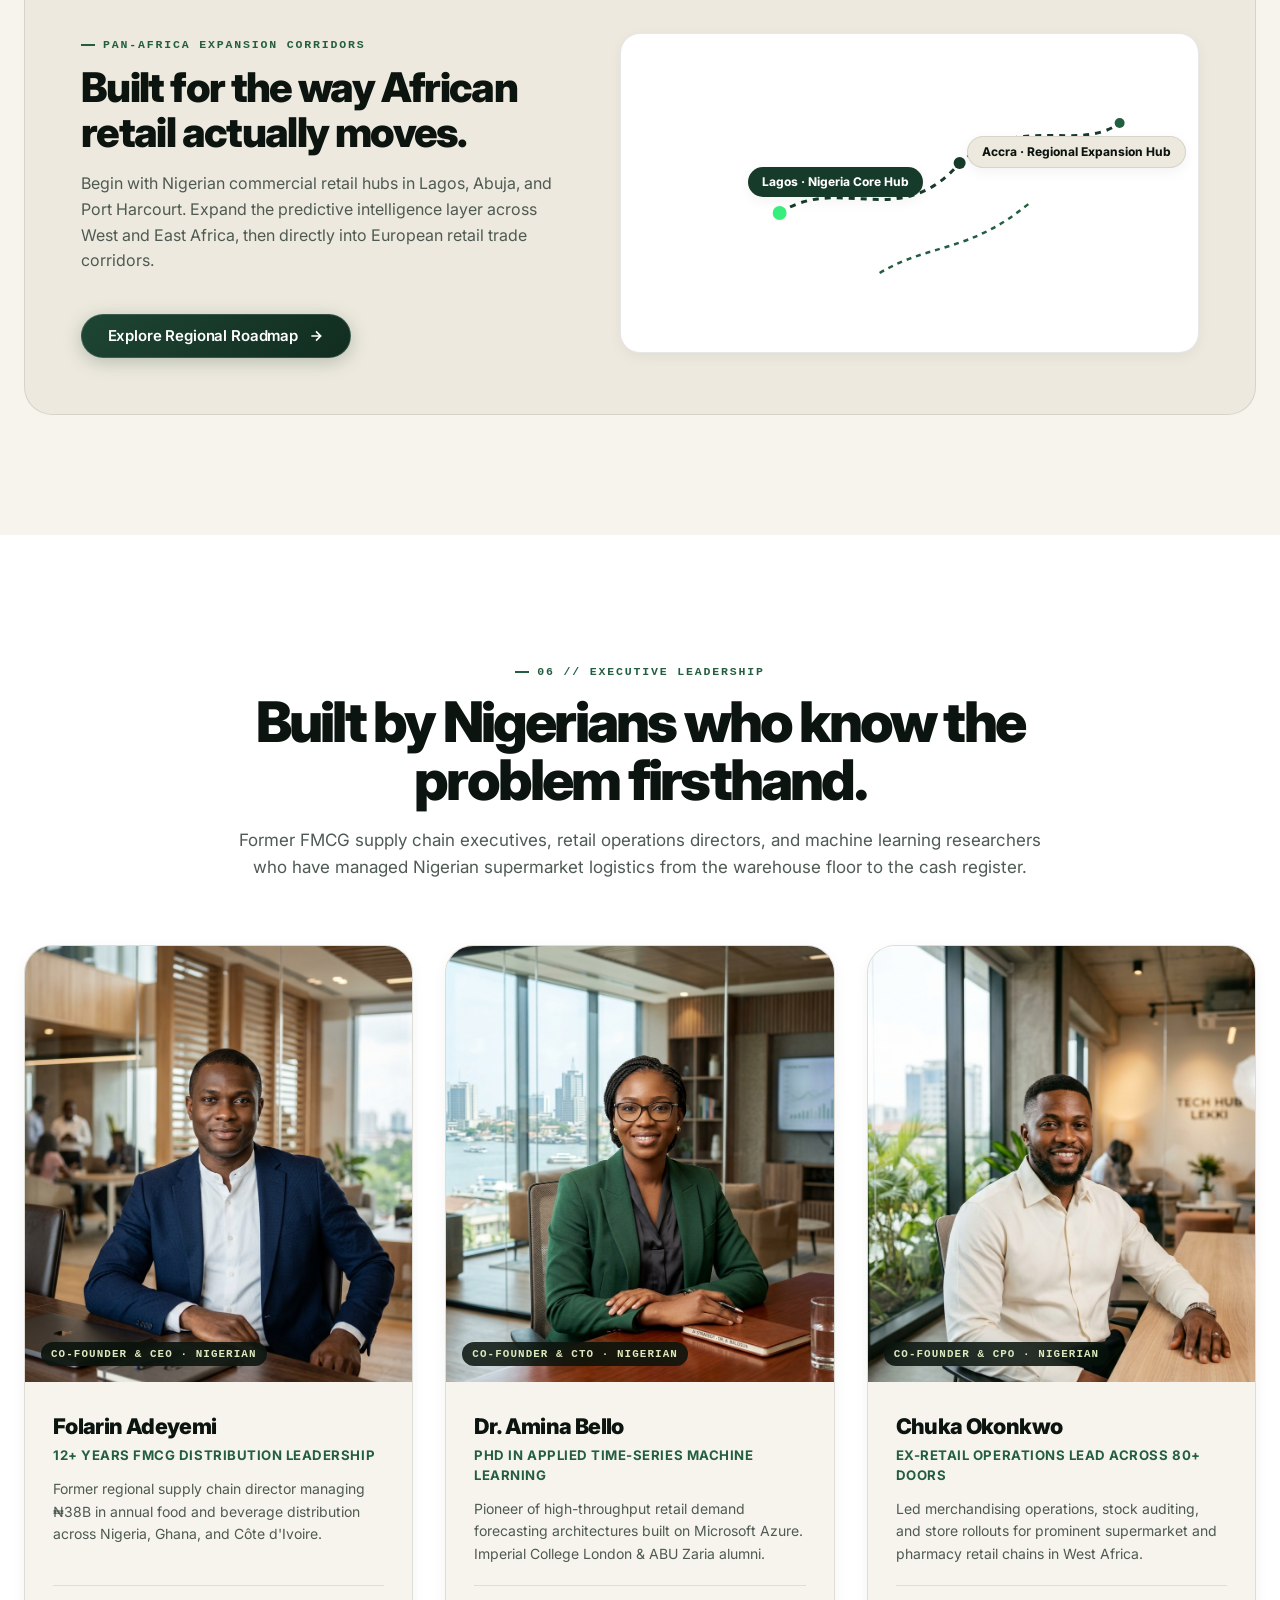
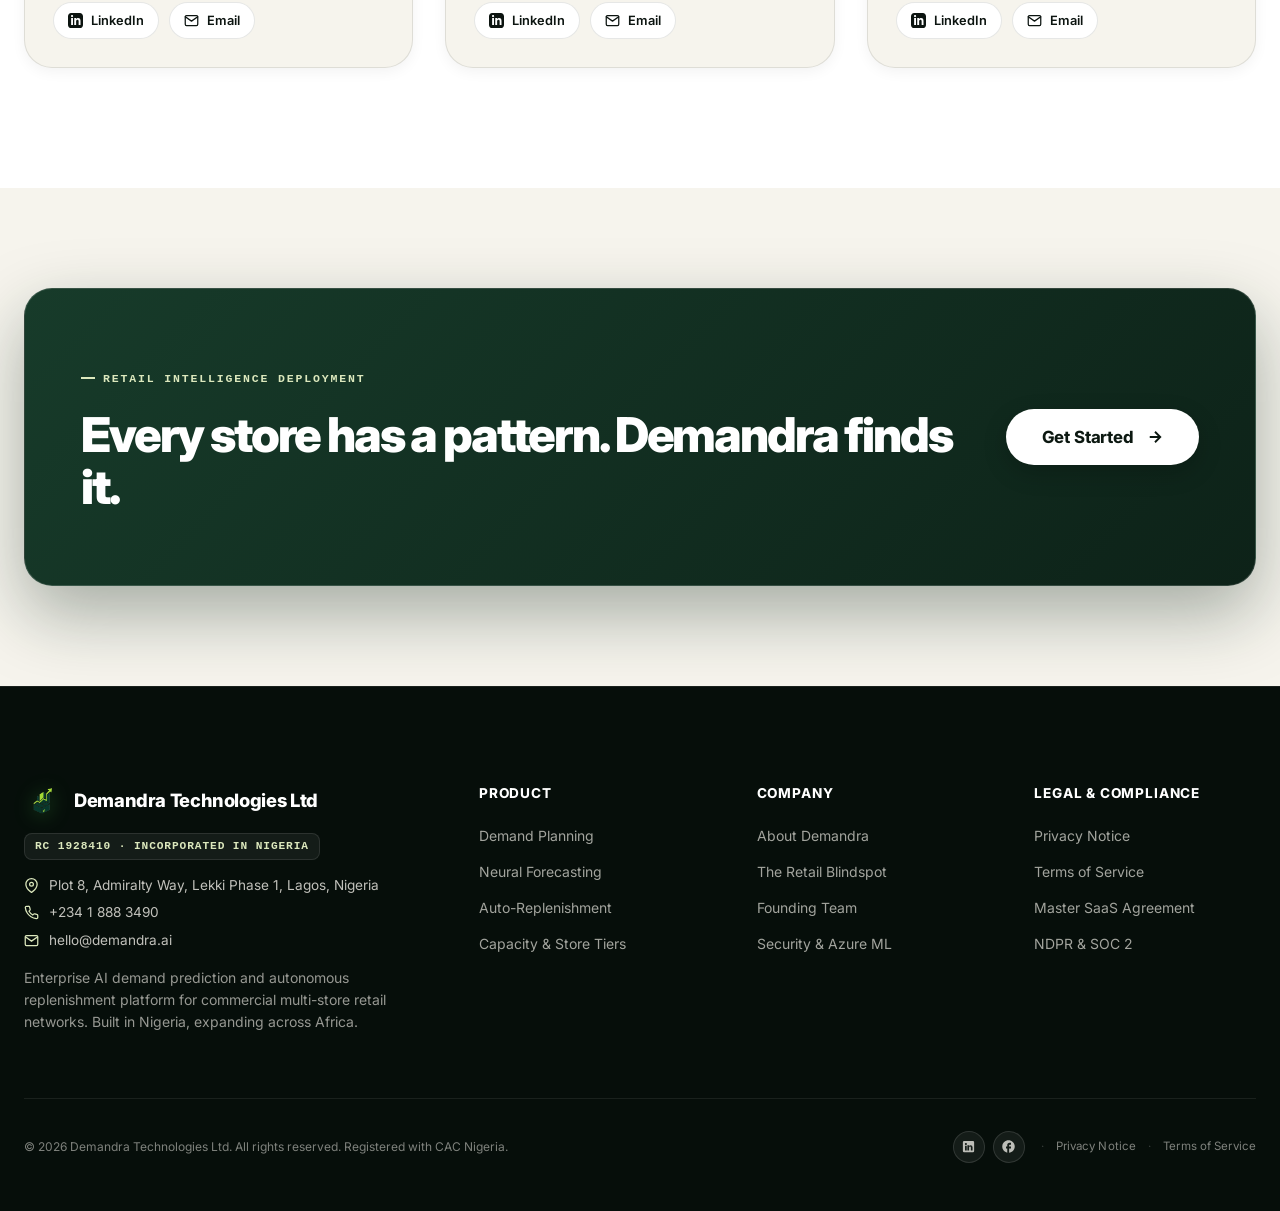
==== commit 94d6ecfd: "Remove scroll reveal classes to fix blank page bug" ====
--- a/index.html
+++ b/index.html
@@ -141,7 +141,7 @@
     </section>
 
     <!-- ============================ 3. SECTION 1: THE RETAIL BLINDSPOT (Before vs After Imagery) ============================ -->
-    <section class="section-blindspot reveal-fade" id="blindspot">
+    <section class="section-blindspot " id="blindspot">
       <div class="container">
         <div class="section-head-center">
           <div class="mono-tag">01 // THE RETAIL BLIND SPOT</div>
@@ -219,7 +219,7 @@
     </section>
 
     <!-- ============================ 4. SECTION 2: RETAIL VALUE CHAIN (Iconic Pipeline View) ============================ -->
-    <section class="section-value-chain reveal-up" id="value-chain">
+    <section class="section-value-chain " id="value-chain">
       <div class="container">
         <div class="section-head-center">
           <div class="mono-tag">02 // END-TO-END RETAIL FLOW</div>
@@ -298,7 +298,7 @@
     </section>
 
     <!-- ============================ 5. SECTION 3: THE DECISION SCENE (Dynamic UI) ============================ -->
-    <section class="section-decision-scene reveal-fade" id="decision-scene">
+    <section class="section-decision-scene " id="decision-scene">
       <div class="container">
         <div class="decision-theater-box">
           <!-- Left Interactive Controls -->
@@ -388,7 +388,7 @@
     </section>
 
     <!-- ============================ 6. SECTION 4: THE NEURAL ENGINE (Model Transparency) ============================ -->
-    <section class="section-neural-engine reveal-up" id="neural-engine">
+    <section class="section-neural-engine " id="neural-engine">
       <div class="container">
         <div class="neural-grid-layout">
           <!-- Left Narrative & Pipeline -->
@@ -490,7 +490,7 @@
     </section>
 
       <!-- ============================ 7. SECTION 5: SCALE PROOF (Billion Dollar Backbone) ============================ -->
-    <section class="section-scale-proof reveal-fade" id="scale-network">
+    <section class="section-scale-proof " id="scale-network">
       <div class="container">
         <div class="section-head-center">
           <div class="mono-tag">05 // SCALE &amp; NETWORK COVERAGE</div>
@@ -551,7 +551,7 @@
     </section>
 
     <!-- ============================ 8. SECTION 6: EXECUTIVE LEADERSHIP (100% Authentic Nigerian Team) ============================ -->
-    <section class="section-team reveal-fade" id="team">
+    <section class="section-team " id="team">
       <div class="container">
         <div class="section-head-center">
           <div class="mono-tag">06 // EXECUTIVE LEADERSHIP</div>
@@ -563,7 +563,7 @@
 
         <div class="team-grid-triad">
           <!-- Person 1: Folarin Adeyemi (CEO) -->
-          <article class="team-portrait-card reveal-left delay-100">
+          <article class="team-portrait-card  delay-100">
             <div class="portrait-photo-container">
               <img src="assets/img/team-folarin.jpg" alt="Folarin Adeyemi, Co-founder and CEO of Demandra" />
               <div class="portrait-nationality-pill">CO-FOUNDER &amp; CEO · NIGERIAN</div>
@@ -588,7 +588,7 @@
           </article>
 
           <!-- Person 2: Dr. Amina Bello (CTO) -->
-          <article class="team-portrait-card reveal-up delay-200">
+          <article class="team-portrait-card  delay-200">
             <div class="portrait-photo-container">
               <img src="assets/img/team-amina.jpg" alt="Dr. Amina Bello, Co-founder and CTO of Demandra" />
               <div class="portrait-nationality-pill">CO-FOUNDER &amp; CTO · NIGERIAN</div>
@@ -613,7 +613,7 @@
           </article>
 
           <!-- Person 3: Chuka Okonkwo (CPO) -->
-          <article class="team-portrait-card reveal-right delay-300">
+          <article class="team-portrait-card  delay-300">
             <div class="portrait-photo-container">
               <img src="assets/img/team-chuka.jpg" alt="Chuka Okonkwo, Co-founder and CPO of Demandra" />
               <div class="portrait-nationality-pill">CO-FOUNDER &amp; CPO · NIGERIAN</div>
@@ -641,7 +641,7 @@
     </section>
 
     <!-- ============================ 9. SECTION 7: CALLOUT CONVERSION CTA ============================ -->
-    <section class="section-cta-banner reveal-up">
+    <section class="section-cta-banner ">
       <div class="container">
         <div class="cta-banner-theater">
           <div>
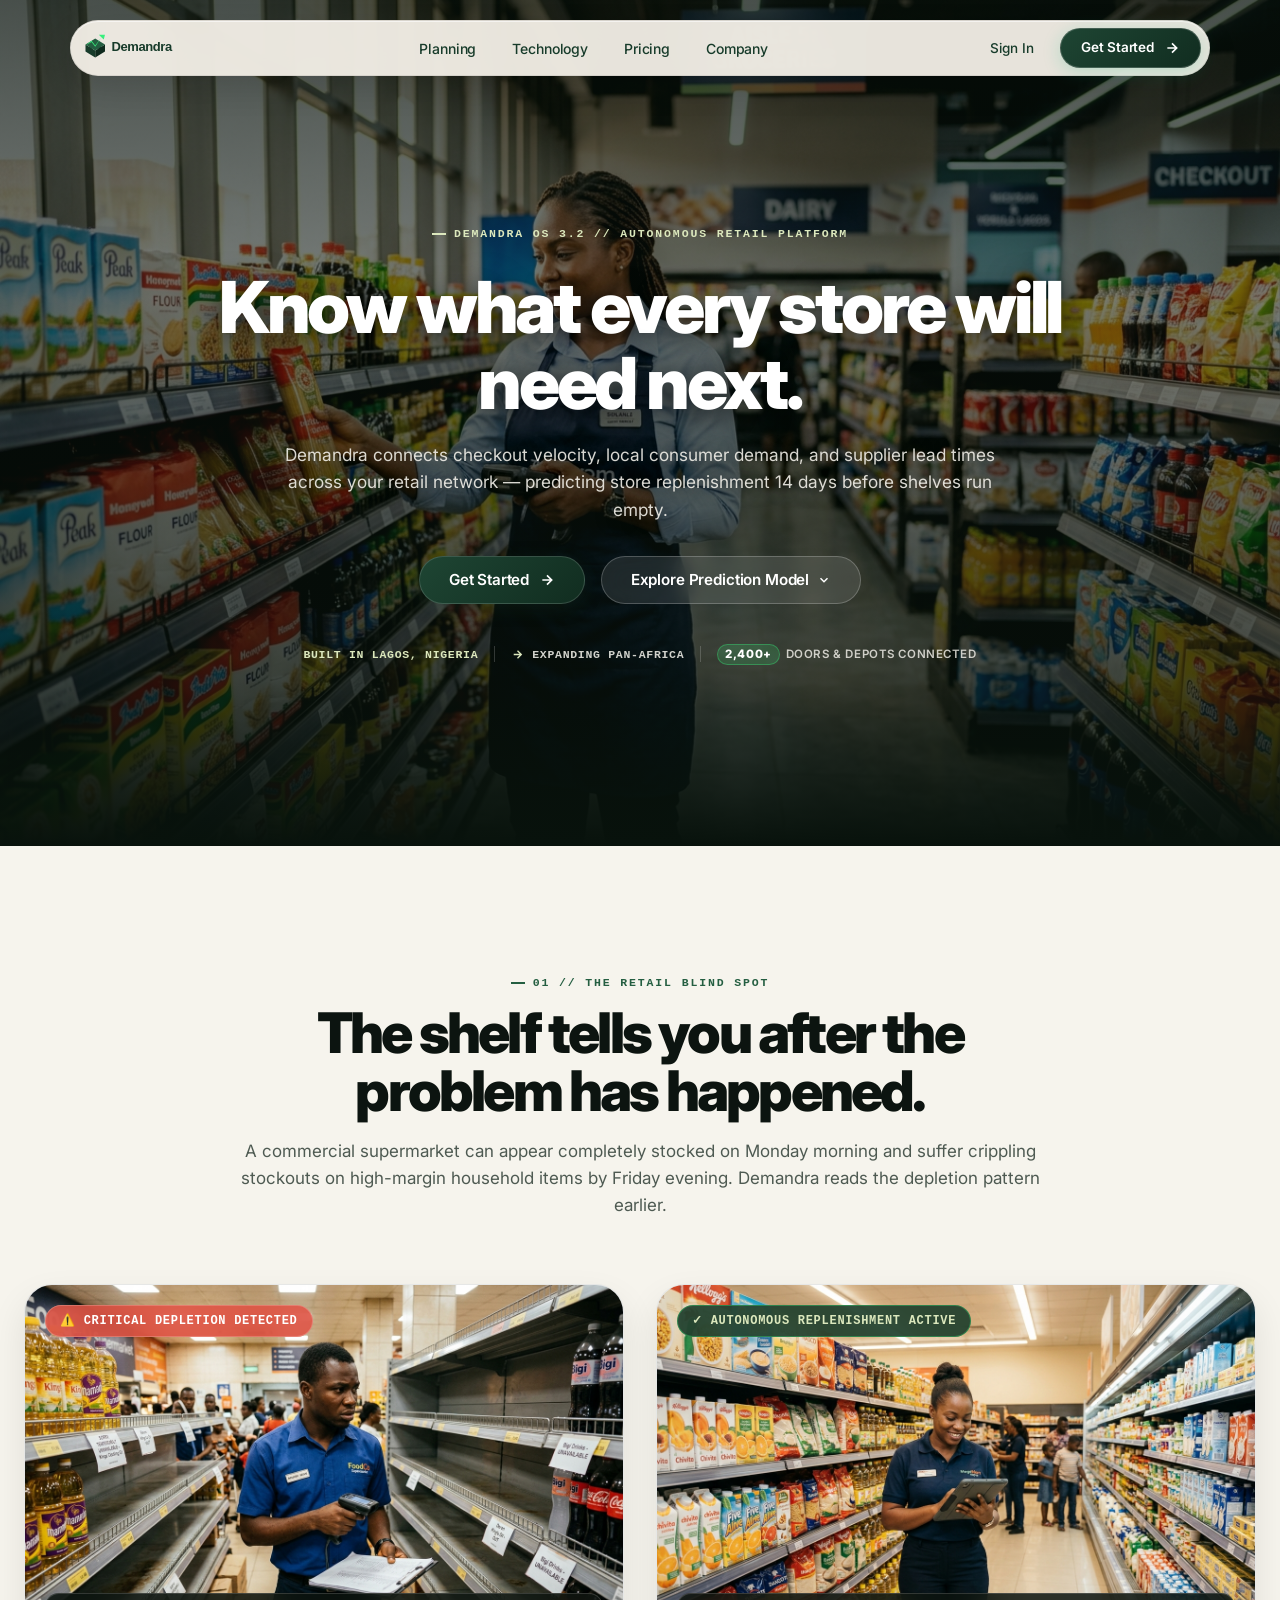
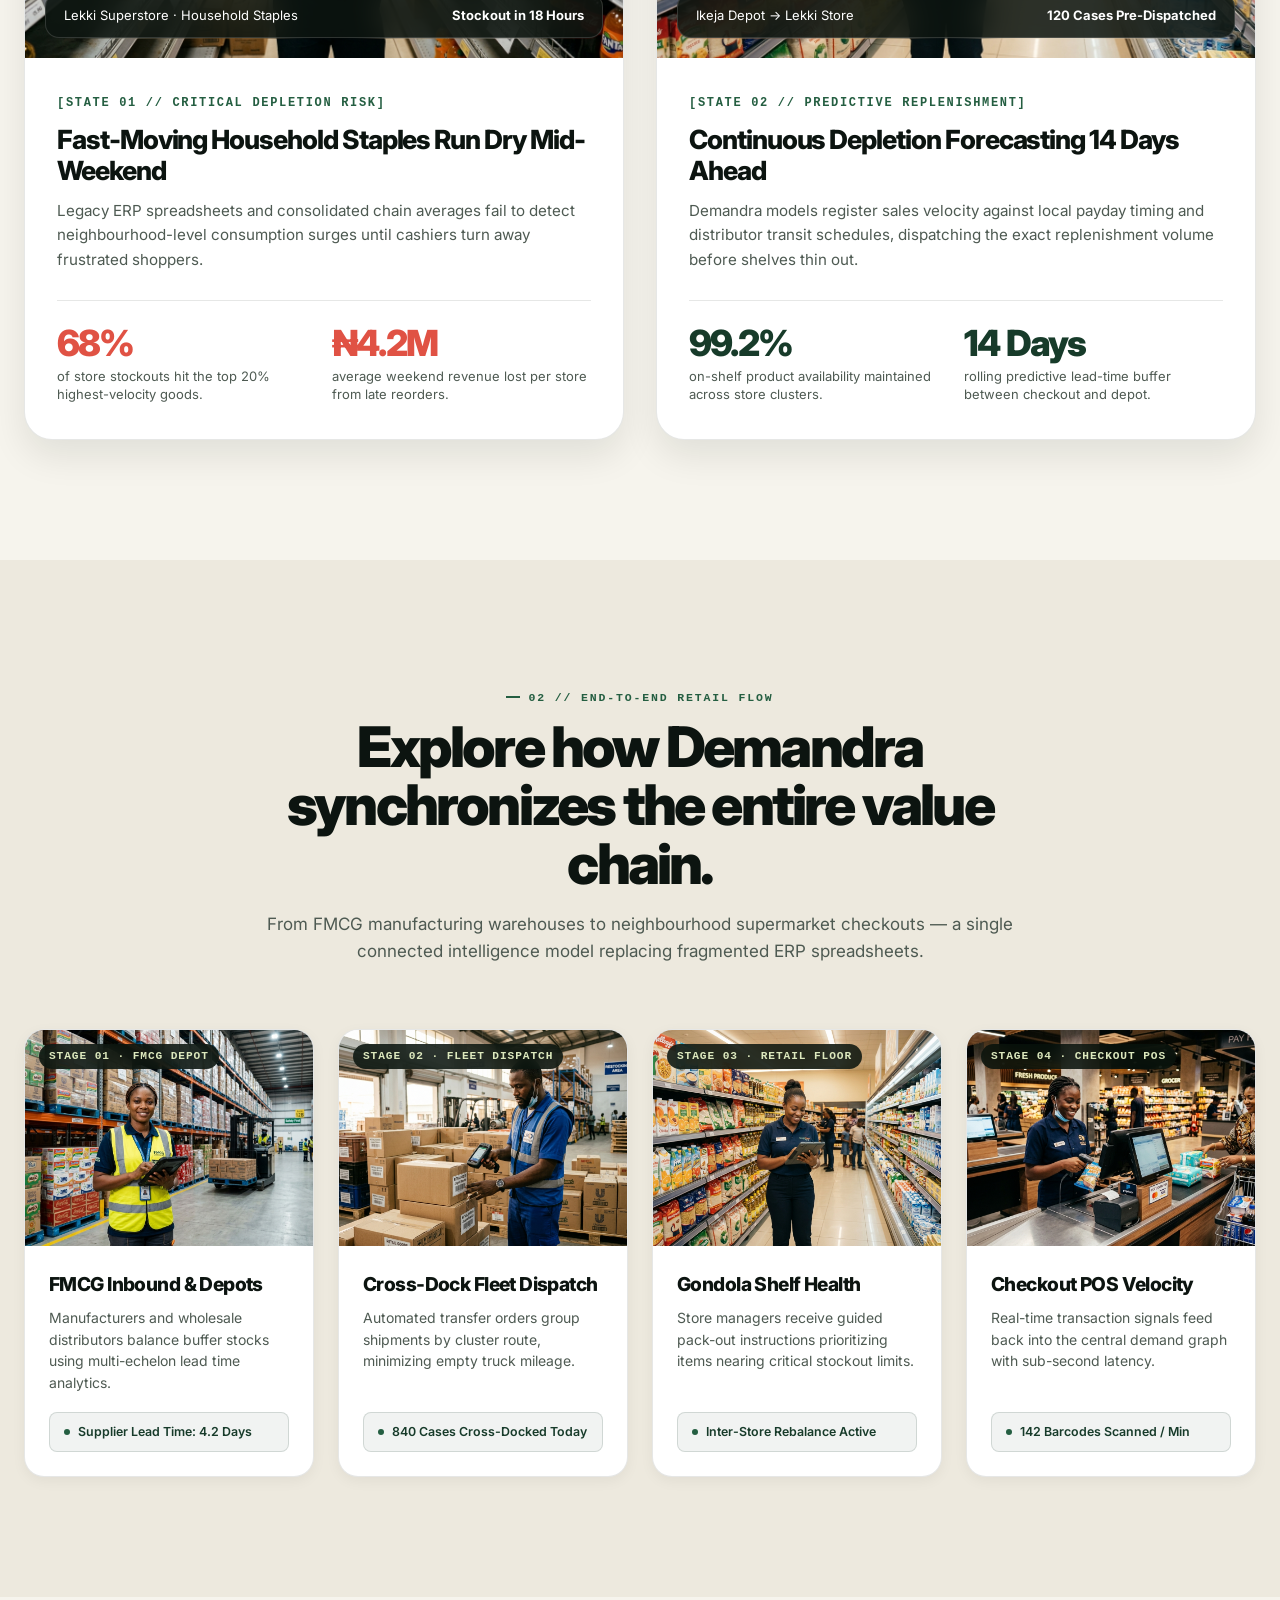
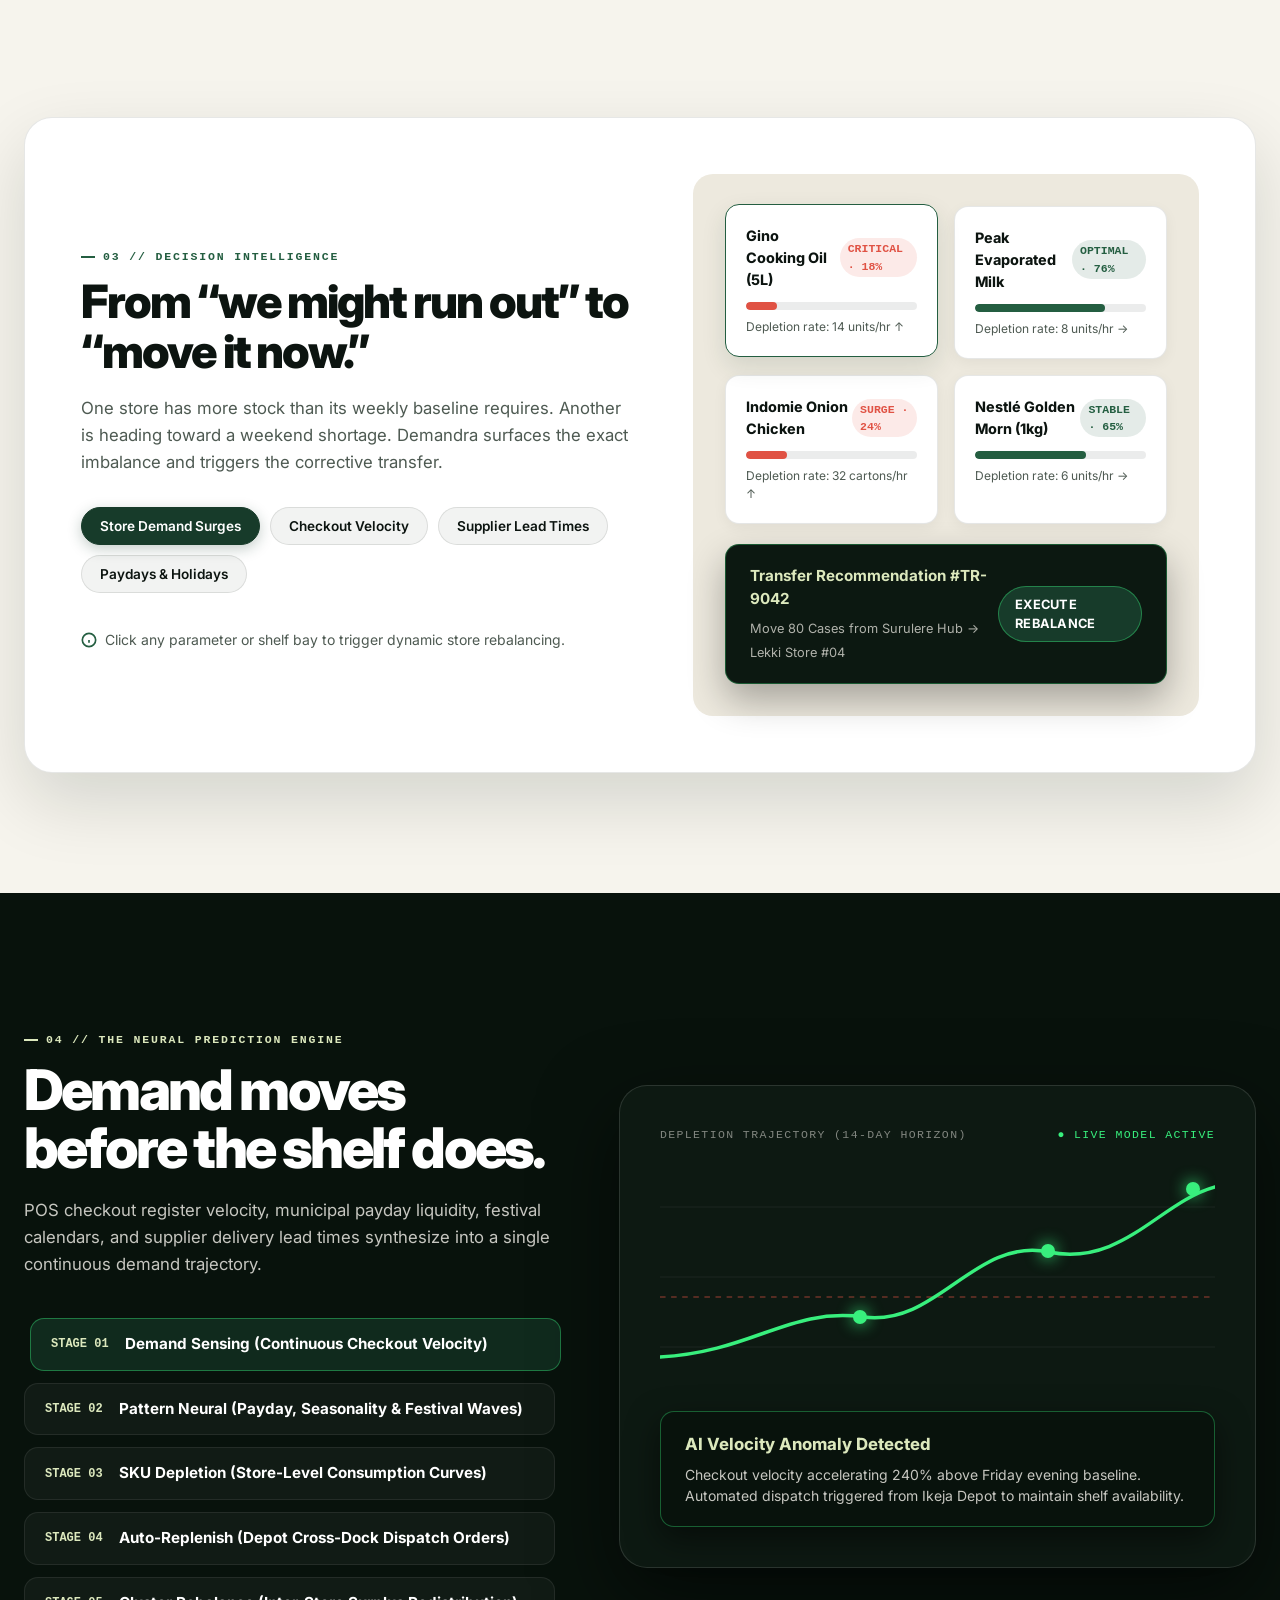
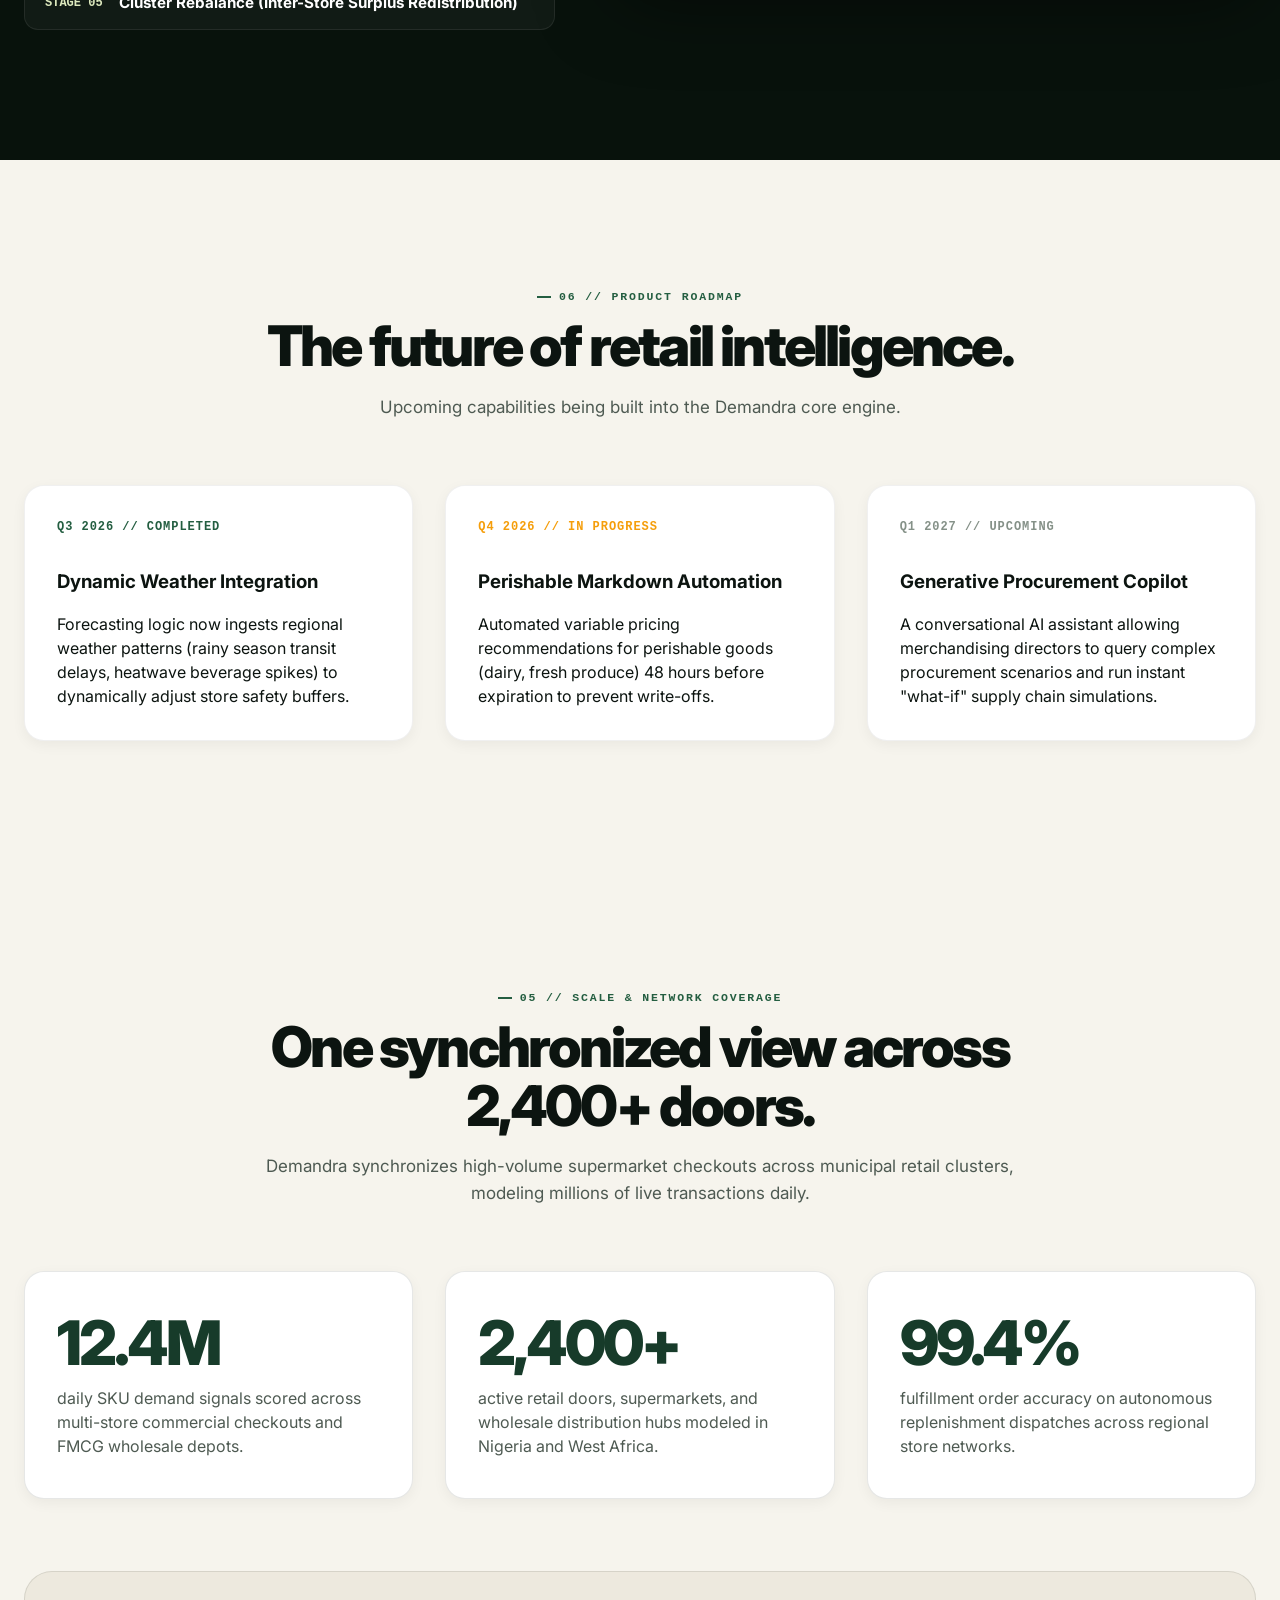
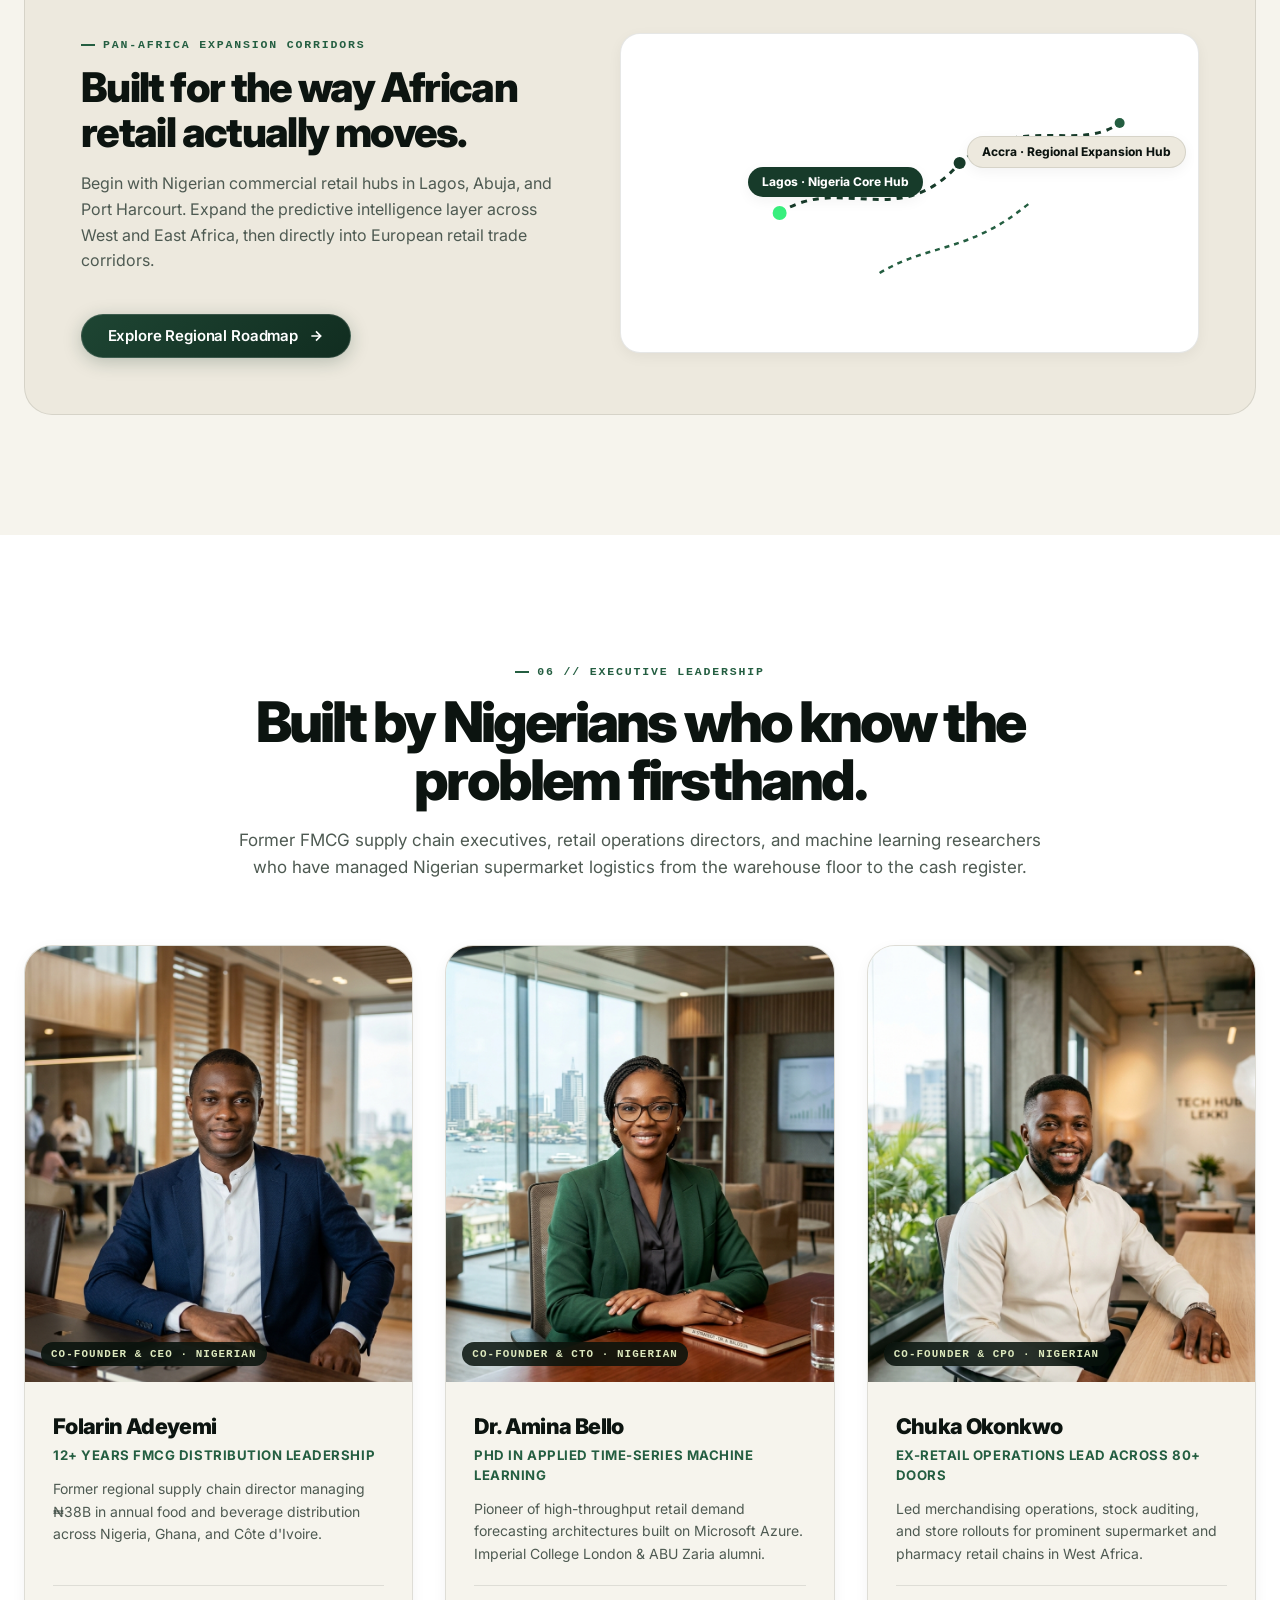
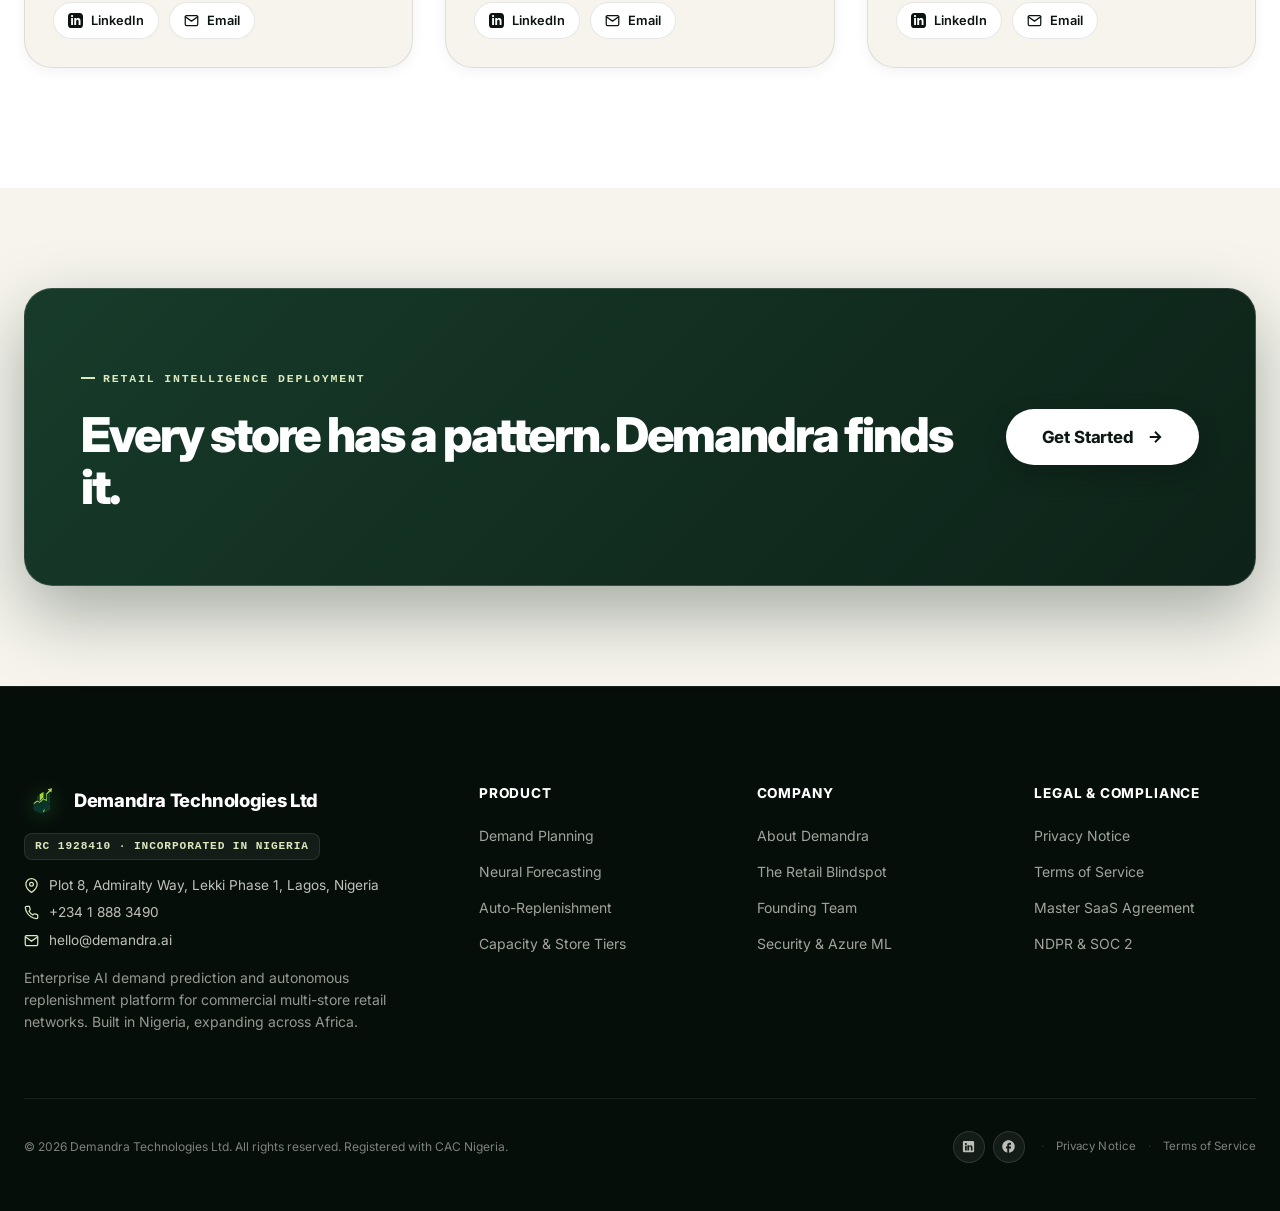
==== commit 17765098: "Revert "Remove scroll reveal classes to fix blank page bug" This reverts commit 94d6ecfd295193eaa438" ====
--- a/index.html
+++ b/index.html
@@ -141,7 +141,7 @@
     </section>
 
     <!-- ============================ 3. SECTION 1: THE RETAIL BLINDSPOT (Before vs After Imagery) ============================ -->
-    <section class="section-blindspot " id="blindspot">
+    <section class="section-blindspot reveal-fade" id="blindspot">
       <div class="container">
         <div class="section-head-center">
           <div class="mono-tag">01 // THE RETAIL BLIND SPOT</div>
@@ -219,7 +219,7 @@
     </section>
 
     <!-- ============================ 4. SECTION 2: RETAIL VALUE CHAIN (Iconic Pipeline View) ============================ -->
-    <section class="section-value-chain " id="value-chain">
+    <section class="section-value-chain reveal-up" id="value-chain">
       <div class="container">
         <div class="section-head-center">
           <div class="mono-tag">02 // END-TO-END RETAIL FLOW</div>
@@ -298,7 +298,7 @@
     </section>
 
     <!-- ============================ 5. SECTION 3: THE DECISION SCENE (Dynamic UI) ============================ -->
-    <section class="section-decision-scene " id="decision-scene">
+    <section class="section-decision-scene reveal-fade" id="decision-scene">
       <div class="container">
         <div class="decision-theater-box">
           <!-- Left Interactive Controls -->
@@ -388,7 +388,7 @@
     </section>
 
     <!-- ============================ 6. SECTION 4: THE NEURAL ENGINE (Model Transparency) ============================ -->
-    <section class="section-neural-engine " id="neural-engine">
+    <section class="section-neural-engine reveal-up" id="neural-engine">
       <div class="container">
         <div class="neural-grid-layout">
           <!-- Left Narrative & Pipeline -->
@@ -490,7 +490,7 @@
     </section>
 
       <!-- ============================ 7. SECTION 5: SCALE PROOF (Billion Dollar Backbone) ============================ -->
-    <section class="section-scale-proof " id="scale-network">
+    <section class="section-scale-proof reveal-fade" id="scale-network">
       <div class="container">
         <div class="section-head-center">
           <div class="mono-tag">05 // SCALE &amp; NETWORK COVERAGE</div>
@@ -551,7 +551,7 @@
     </section>
 
     <!-- ============================ 8. SECTION 6: EXECUTIVE LEADERSHIP (100% Authentic Nigerian Team) ============================ -->
-    <section class="section-team " id="team">
+    <section class="section-team reveal-fade" id="team">
       <div class="container">
         <div class="section-head-center">
           <div class="mono-tag">06 // EXECUTIVE LEADERSHIP</div>
@@ -563,7 +563,7 @@
 
         <div class="team-grid-triad">
           <!-- Person 1: Folarin Adeyemi (CEO) -->
-          <article class="team-portrait-card  delay-100">
+          <article class="team-portrait-card reveal-left delay-100">
             <div class="portrait-photo-container">
               <img src="assets/img/team-folarin.jpg" alt="Folarin Adeyemi, Co-founder and CEO of Demandra" />
               <div class="portrait-nationality-pill">CO-FOUNDER &amp; CEO · NIGERIAN</div>
@@ -588,7 +588,7 @@
           </article>
 
           <!-- Person 2: Dr. Amina Bello (CTO) -->
-          <article class="team-portrait-card  delay-200">
+          <article class="team-portrait-card reveal-up delay-200">
             <div class="portrait-photo-container">
               <img src="assets/img/team-amina.jpg" alt="Dr. Amina Bello, Co-founder and CTO of Demandra" />
               <div class="portrait-nationality-pill">CO-FOUNDER &amp; CTO · NIGERIAN</div>
@@ -613,7 +613,7 @@
           </article>
 
           <!-- Person 3: Chuka Okonkwo (CPO) -->
-          <article class="team-portrait-card  delay-300">
+          <article class="team-portrait-card reveal-right delay-300">
             <div class="portrait-photo-container">
               <img src="assets/img/team-chuka.jpg" alt="Chuka Okonkwo, Co-founder and CPO of Demandra" />
               <div class="portrait-nationality-pill">CO-FOUNDER &amp; CPO · NIGERIAN</div>
@@ -641,7 +641,7 @@
     </section>
 
     <!-- ============================ 9. SECTION 7: CALLOUT CONVERSION CTA ============================ -->
-    <section class="section-cta-banner ">
+    <section class="section-cta-banner reveal-up">
       <div class="container">
         <div class="cta-banner-theater">
           <div>
